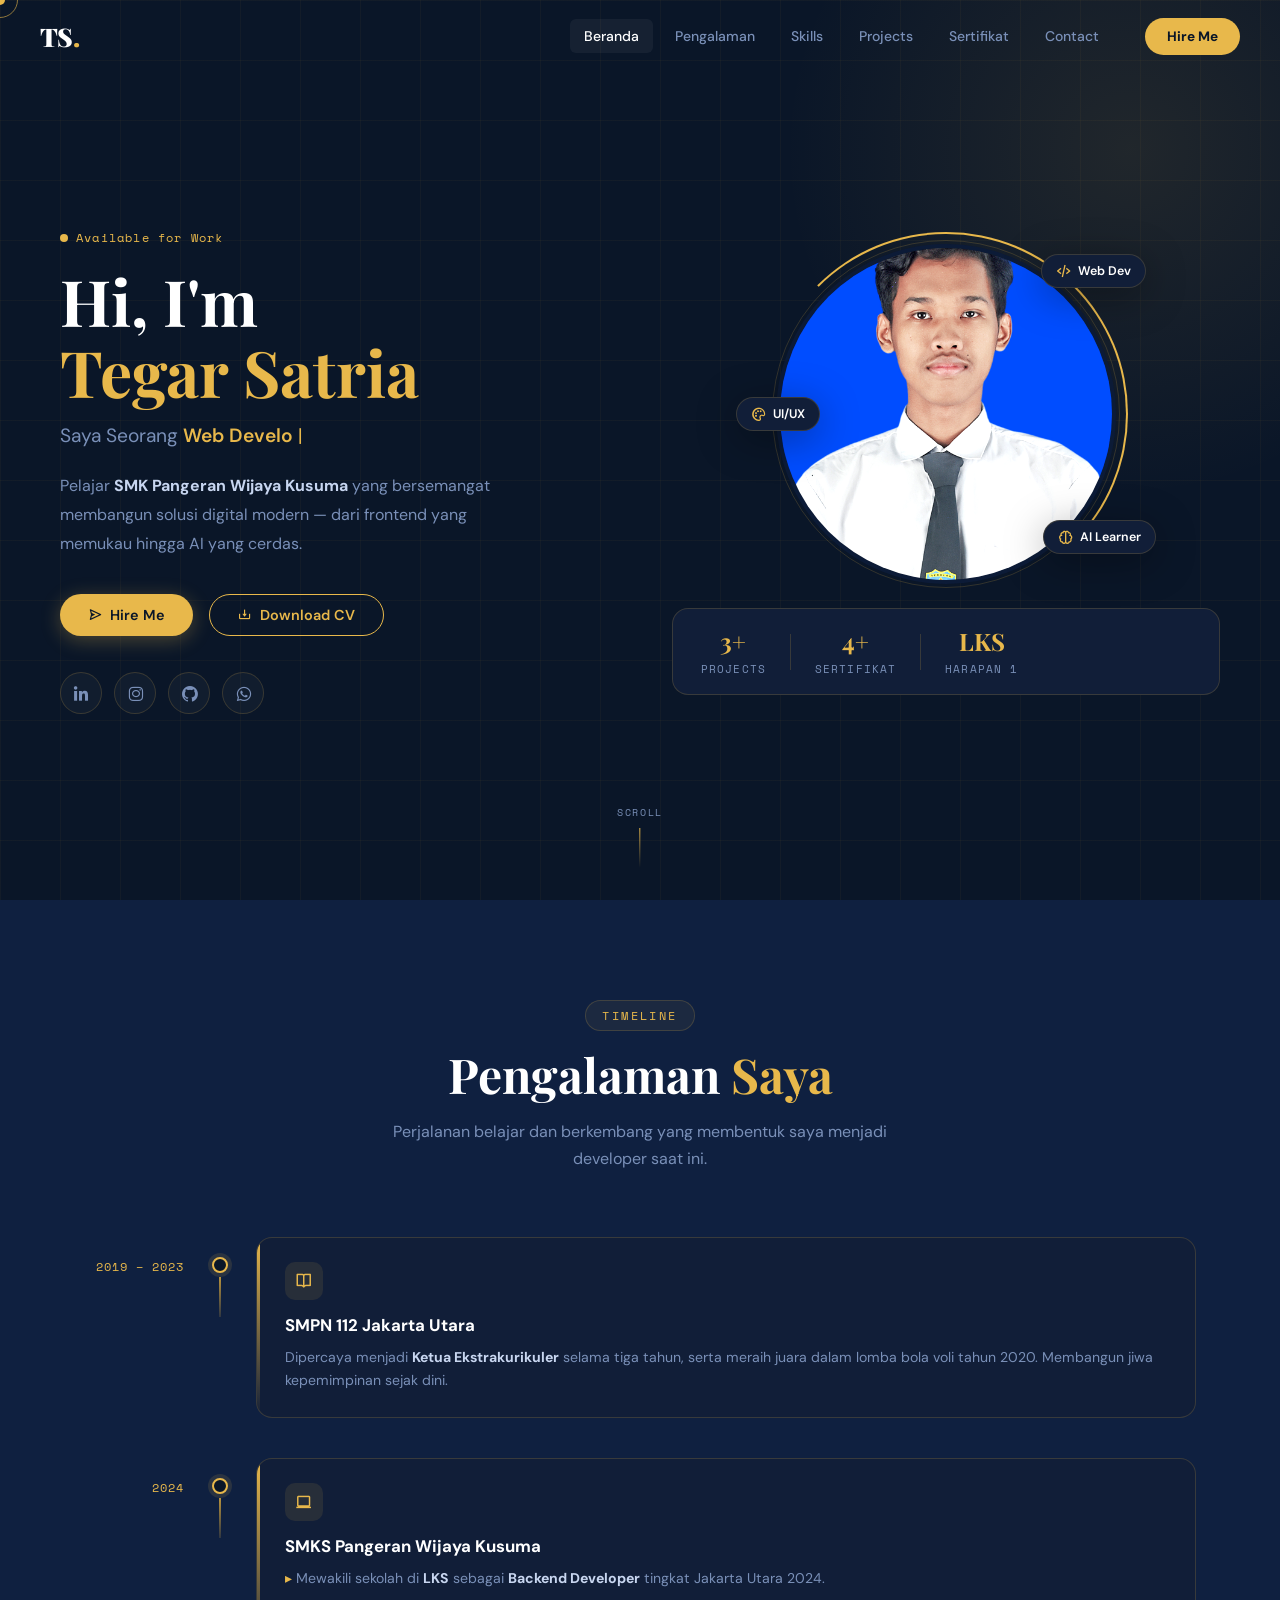
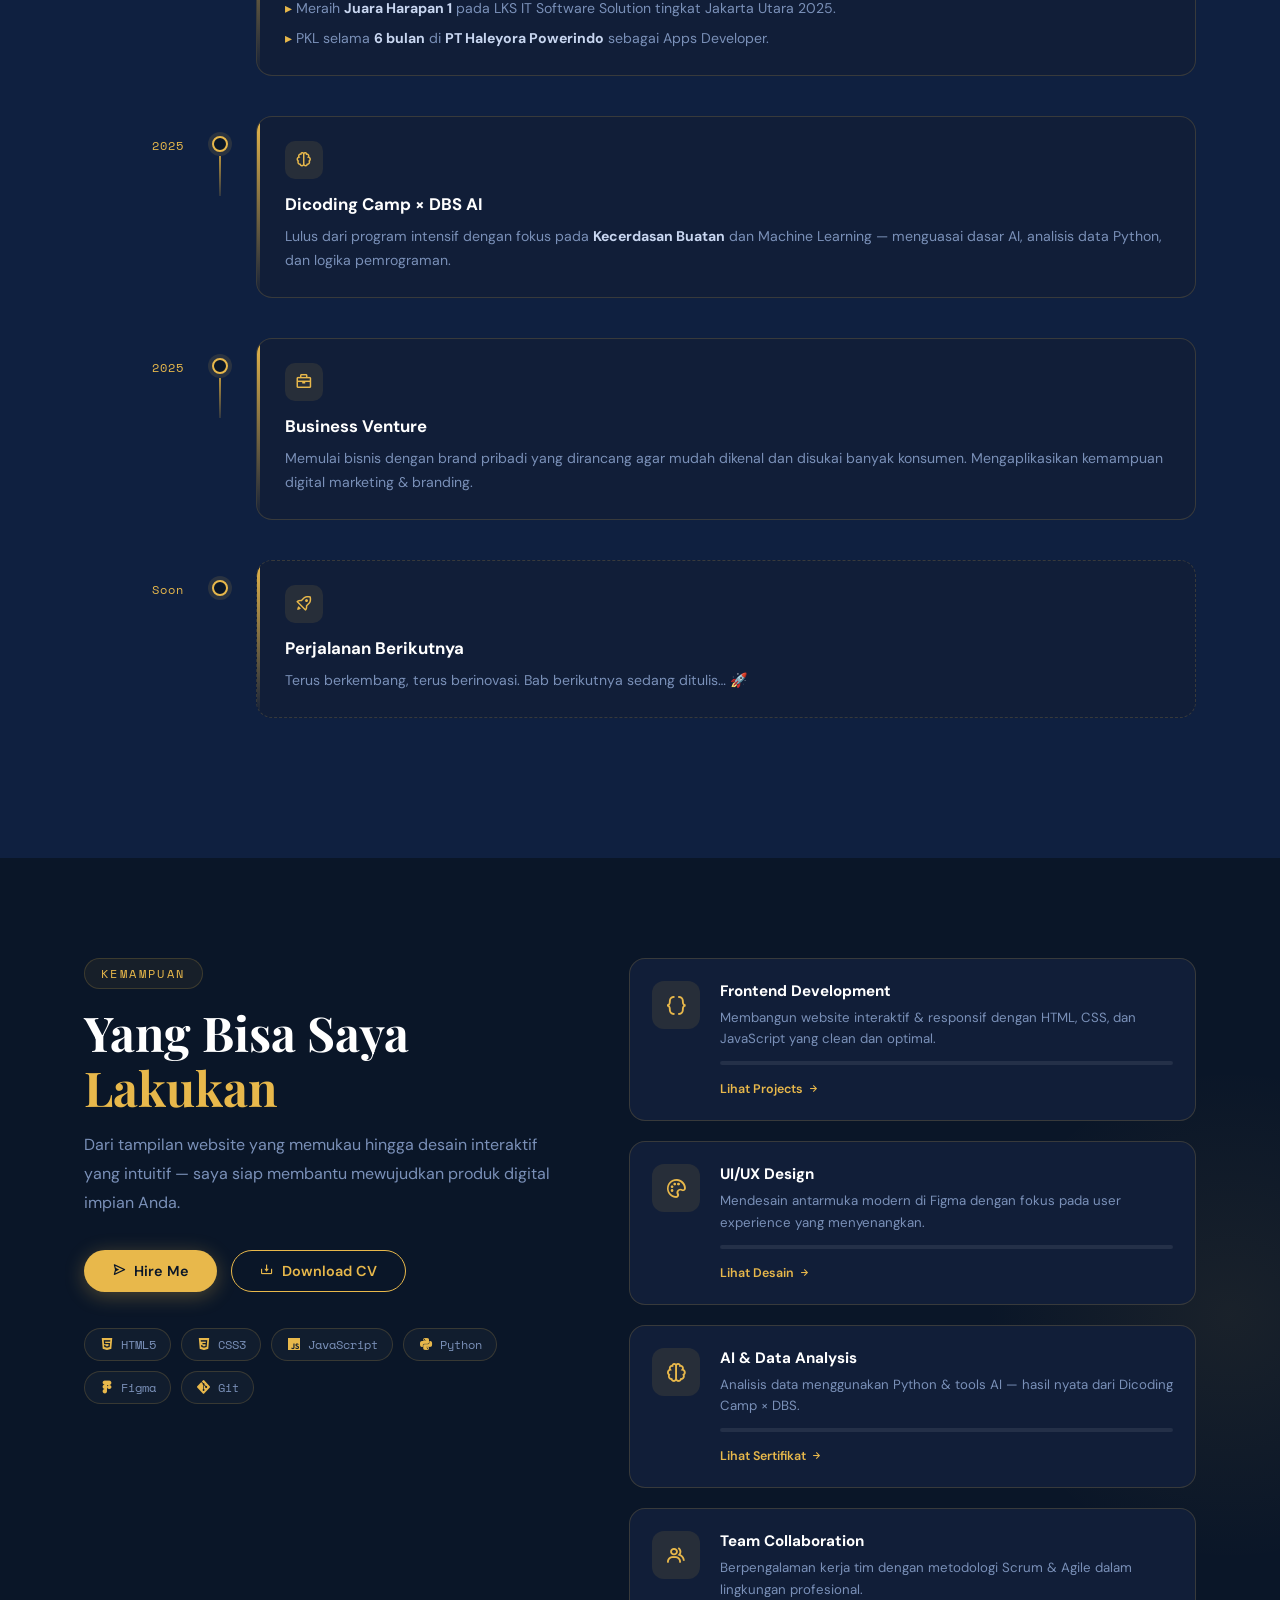
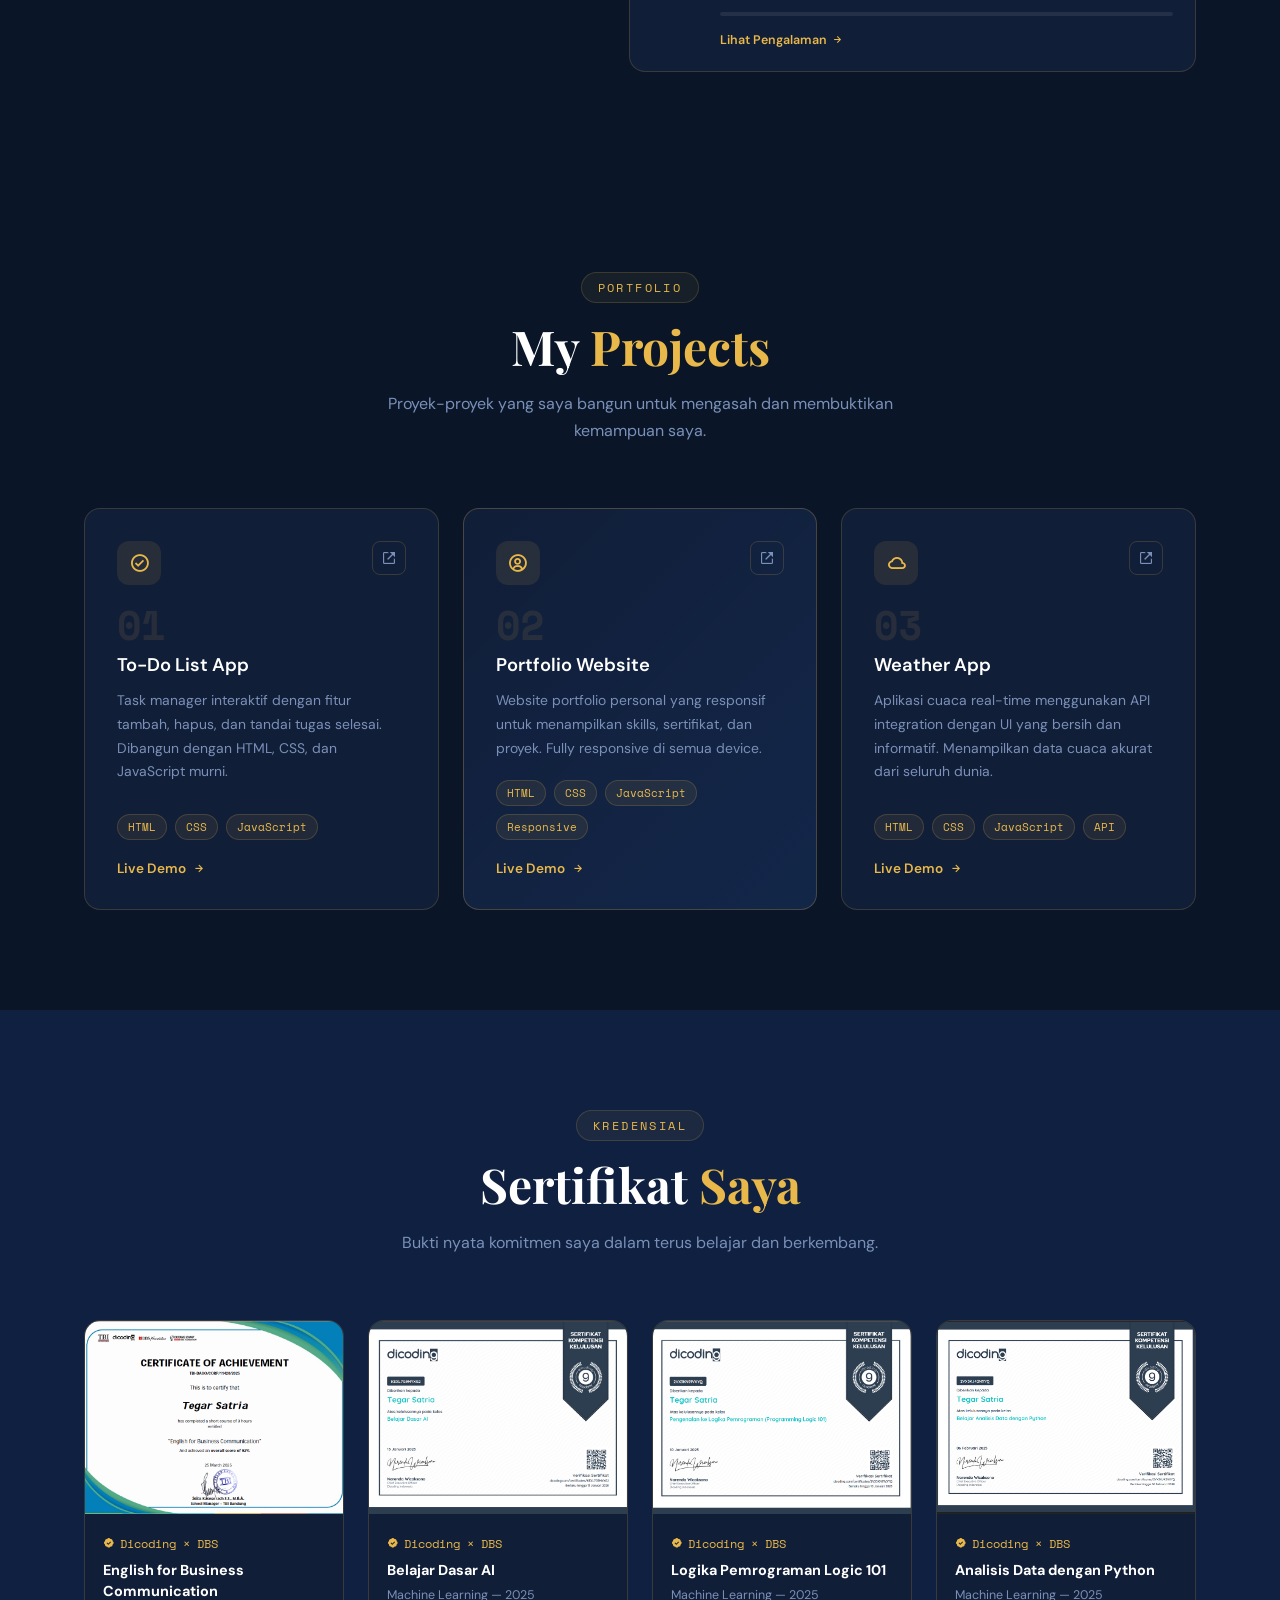
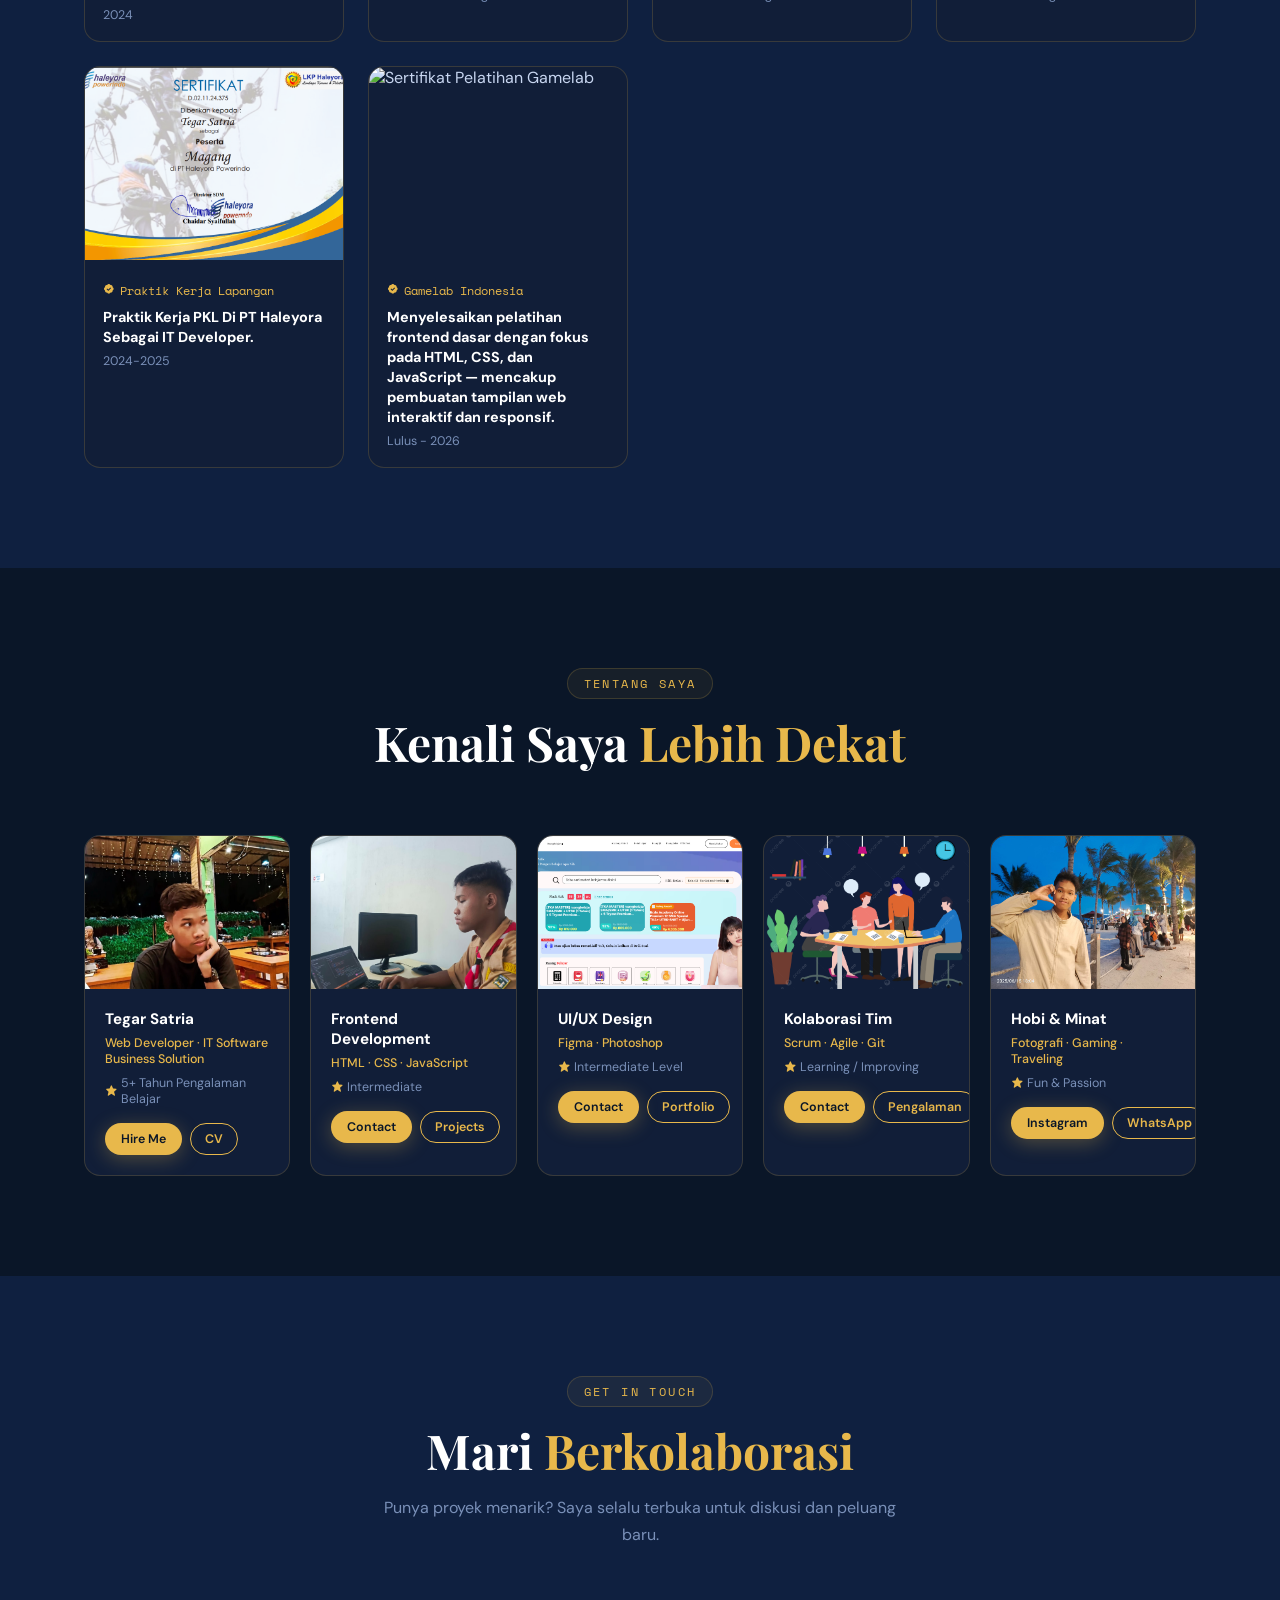
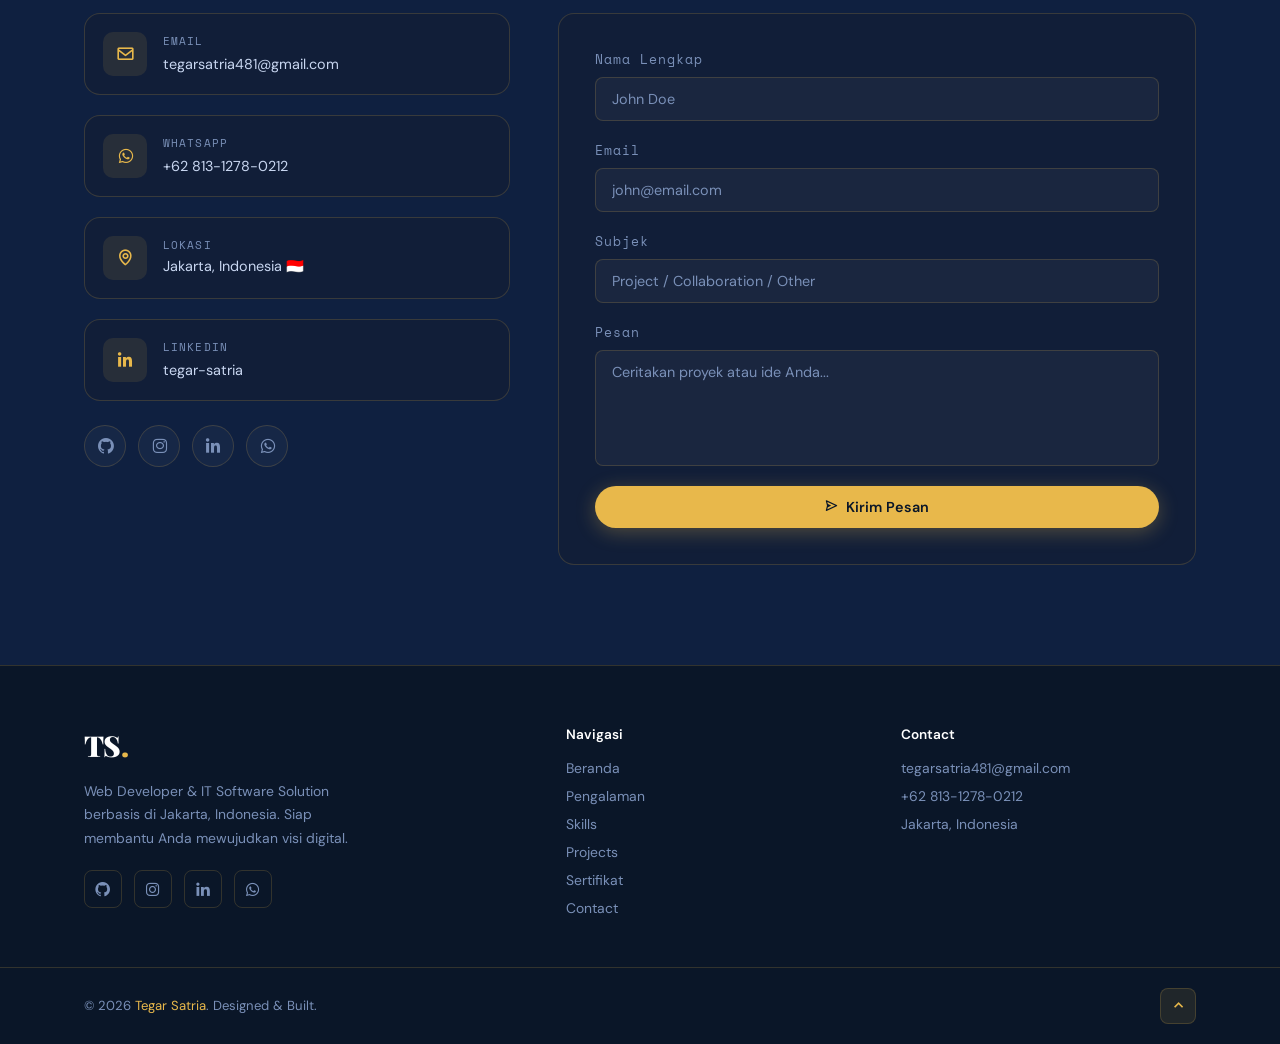
==== index.html @ c7bdfdd5 "Add Gamelab training certificate section to index.html" ====
<!DOCTYPE html>
<html lang="id">
<head>
  <meta charset="UTF-8" />
  <meta name="viewport" content="width=device-width, initial-scale=1.0" />
  <title>Tegar Satria — Web Developer & IT Software Solution</title>
  <link rel="preconnect" href="https://fonts.googleapis.com">
  <link rel="preconnect" href="https://fonts.gstatic.com" crossorigin>
  <link href="https://fonts.googleapis.com/css2?family=Playfair+Display:wght@700;900&family=DM+Sans:wght@300;400;500;600&family=Space+Mono:wght@400;700&display=swap" rel="stylesheet">
  <link href='https://unpkg.com/boxicons@2.1.4/css/boxicons.min.css' rel='stylesheet'>
  <link rel="icon" type="image/png" href="img/ICON.png" />
  <link rel="stylesheet" href="style.css">
</head>
<body>

  <!-- ===== CURSOR ===== -->
  <div class="cursor"></div>
  <div class="cursor-follower"></div>

  <!-- ===== NAVBAR ===== -->
  <header class="header" id="header">
    <a href="#home" class="logo">TS<span class="logo-dot">.</span></a>
    <nav class="navbar" id="navbar">
      <a href="#home" class="nav-link active">Beranda</a>
      <a href="#pengalaman" class="nav-link">Pengalaman</a>
      <a href="#skills" class="nav-link">Skills</a>
      <a href="#projects" class="nav-link">Projects</a>
      <a href="#sertifikat" class="nav-link">Sertifikat</a>
      <a href="#contact" class="nav-link">Contact</a>
    </nav>
    <a href="mailto:tegarsatria481@gmail.com" class="header-cta">Hire Me</a>
    <div class="hamburger" id="hamburger">
      <span></span><span></span><span></span>
    </div>
  </header>

  <!-- ===== HERO ===== -->
  <section class="hero" id="home">
    <div class="hero-bg-grid"></div>
    <div class="hero-glow"></div>
    <div class="hero-inner">
      <div class="hero-text">
        <p class="hero-tag"><span class="tag-dot"></span> Available for Work</p>
        <h1 class="hero-heading">
          Hi, I'm<br>
          <span class="hero-name">Tegar Satria</span>
        </h1>
        <div class="hero-role">
          <span class="role-static">Saya Seorang </span>
          <span class="role-typed" id="typed"></span>
          <span class="cursor-blink">|</span>
        </div>
        <p class="hero-desc">
          Pelajar <b>SMK Pangeran Wijaya Kusuma</b> yang bersemangat membangun solusi digital modern — dari frontend yang memukau hingga AI yang cerdas.
        </p>
        <div class="hero-actions">
          <a href="mailto:tegarsatria481@gmail.com" class="btn-primary">
            <i class='bx bx-send'></i> Hire Me
          </a>
          <a href="Sertifikat/CV Tegaru.pdf" class="btn-outline" target="_blank">
            <i class='bx bx-download'></i> Download CV
          </a>
        </div>
        <div class="hero-socials">
          <a href="https://www.linkedin.com/in/tegar-satria-814303299/" target="_blank" class="social-link" aria-label="LinkedIn">
            <i class='bx bxl-linkedin'></i>
          </a>
          <a href="https://www.instagram.com/tyooouw/" target="_blank" class="social-link" aria-label="Instagram">
            <i class='bx bxl-instagram'></i>
          </a>
          <a href="https://github.com/TegarSatriaaa" target="_blank" class="social-link" aria-label="GitHub">
            <i class='bx bxl-github'></i>
          </a>
          <a href="https://wa.me/6281312780212" target="_blank" class="social-link" aria-label="WhatsApp">
            <i class='bx bxl-whatsapp'></i>
          </a>
        </div>
      </div>
      <div class="hero-visual">
        <div class="hero-img-wrap">
          <div class="hero-img-ring"></div>
          <div class="hero-img-border"></div>
          <img src="img/TEGAR SATRIA.JPG" alt="Tegar Satria" class="hero-photo" />
          <div class="hero-badge badge-1">
            <i class='bx bx-code-alt'></i>
            <span>Web Dev</span>
          </div>
          <div class="hero-badge badge-2">
            <i class='bx bx-brain'></i>
            <span>AI Learner</span>
          </div>
          <div class="hero-badge badge-3">
            <i class='bx bx-palette'></i>
            <span>UI/UX</span>
          </div>
        </div>
        <div class="hero-stats">
          <div class="stat">
            <span class="stat-num">3+</span>
            <span class="stat-label">Projects</span>
          </div>
          <div class="stat-divider"></div>
          <div class="stat">
            <span class="stat-num">4+</span>
            <span class="stat-label">Sertifikat</span>
          </div>
          <div class="stat-divider"></div>
          <div class="stat">
            <span class="stat-num">LKS</span>
            <span class="stat-label">Harapan 1</span>
          </div>
        </div>
      </div>
    </div>
    <div class="hero-scroll">
      <span>Scroll</span>
      <div class="scroll-line"></div>
    </div>
  </section>

  <!-- ===== PENGALAMAN ===== -->
  <section class="section pengalaman" id="pengalaman">
    <div class="container">
      <div class="section-header">
        <span class="section-label">Timeline</span>
        <h2 class="section-title">Pengalaman <span class="accent">Saya</span></h2>
        <p class="section-sub">Perjalanan belajar dan berkembang yang membentuk saya menjadi developer saat ini.</p>
      </div>
      <div class="timeline">

        <div class="tl-item reveal">
          <div class="tl-left">
            <span class="tl-year">2019 – 2023</span>
          </div>
          <div class="tl-center">
            <div class="tl-dot"></div>
            <div class="tl-line"></div>
          </div>
          <div class="tl-right">
            <div class="tl-card">
              <div class="tl-icon"><i class='bx bx-book-open'></i></div>
              <h3>SMPN 112 Jakarta Utara</h3>
              <p>Dipercaya menjadi <b>Ketua Ekstrakurikuler</b> selama tiga tahun, serta meraih juara dalam lomba bola voli tahun 2020. Membangun jiwa kepemimpinan sejak dini.</p>
            </div>
          </div>
        </div>

        <div class="tl-item reveal">
          <div class="tl-left">
            <span class="tl-year">2024</span>
          </div>
          <div class="tl-center">
            <div class="tl-dot"></div>
            <div class="tl-line"></div>
          </div>
          <div class="tl-right">
            <div class="tl-card">
              <div class="tl-icon"><i class='bx bx-laptop'></i></div>
              <h3>SMKS Pangeran Wijaya Kusuma</h3>
              <ul>
                <li>Mewakili sekolah di <b>LKS</b> sebagai <b>Backend Developer</b> tingkat Jakarta Utara 2024.</li>
                <li>Meraih <b>Juara Harapan 1</b> pada LKS IT Software Solution tingkat Jakarta Utara 2025.</li>
                <li>PKL selama <b>6 bulan</b> di <b>PT Haleyora Powerindo</b> sebagai Apps Developer.</li>
              </ul>
            </div>
          </div>
        </div>

        <div class="tl-item reveal">
          <div class="tl-left">
            <span class="tl-year">2025</span>
          </div>
          <div class="tl-center">
            <div class="tl-dot"></div>
            <div class="tl-line"></div>
          </div>
          <div class="tl-right">
            <div class="tl-card">
              <div class="tl-icon"><i class='bx bx-brain'></i></div>
              <h3>Dicoding Camp × DBS AI</h3>
              <p>Lulus dari program intensif dengan fokus pada <b>Kecerdasan Buatan</b> dan Machine Learning — menguasai dasar AI, analisis data Python, dan logika pemrograman.</p>
            </div>
          </div>
        </div>

        <div class="tl-item reveal">
          <div class="tl-left">
            <span class="tl-year">2025</span>
          </div>
          <div class="tl-center">
            <div class="tl-dot"></div>
            <div class="tl-line"></div>
          </div>
          <div class="tl-right">
            <div class="tl-card">
              <div class="tl-icon"><i class='bx bx-briefcase'></i></div>
              <h3>Business Venture</h3>
              <p>Memulai bisnis dengan brand pribadi yang dirancang agar mudah dikenal dan disukai banyak konsumen. Mengaplikasikan kemampuan digital marketing & branding.</p>
            </div>
          </div>
        </div>

        <div class="tl-item reveal">
          <div class="tl-left">
            <span class="tl-year">Soon</span>
          </div>
          <div class="tl-center">
            <div class="tl-dot tl-dot-pulse"></div>
          </div>
          <div class="tl-right">
            <div class="tl-card tl-card-future">
              <div class="tl-icon"><i class='bx bx-rocket'></i></div>
              <h3>Perjalanan Berikutnya</h3>
              <p>Terus berkembang, terus berinovasi. Bab berikutnya sedang ditulis… 🚀</p>
            </div>
          </div>
        </div>

      </div>
    </div>
  </section>

  <!-- ===== SKILLS ===== -->
  <section class="section skills-section" id="skills">
    <div class="skills-bg-shape"></div>
    <div class="container">
      <div class="skills-grid">
        <div class="skills-left reveal">
          <span class="section-label">Kemampuan</span>
          <h2 class="section-title">Yang Bisa Saya<br><span class="accent">Lakukan</span></h2>
          <p>Dari tampilan website yang memukau hingga desain interaktif yang intuitif — saya siap membantu mewujudkan produk digital impian Anda.</p>
          <div class="skills-cta">
            <a href="mailto:tegarsatria481@gmail.com" class="btn-primary"><i class='bx bx-send'></i> Hire Me</a>
            <a href="Sertifikat/CV Tegaru.pdf" class="btn-outline" target="_blank"><i class='bx bx-download'></i> Download CV</a>
          </div>
          <div class="tech-stack">
            <span class="tech-item"><i class='bx bxl-html5'></i> HTML5</span>
            <span class="tech-item"><i class='bx bxl-css3'></i> CSS3</span>
            <span class="tech-item"><i class='bx bxl-javascript'></i> JavaScript</span>
            <span class="tech-item"><i class='bx bxl-python'></i> Python</span>
            <span class="tech-item"><i class='bx bxl-figma'></i> Figma</span>
            <span class="tech-item"><i class='bx bxl-git'></i> Git</span>
          </div>
        </div>
        <div class="skills-right">
          <div class="skill-card reveal">
            <div class="skill-card-icon"><i class='bx bx-code-curly'></i></div>
            <div class="skill-card-body">
              <h3>Frontend Development</h3>
              <p>Membangun website interaktif & responsif dengan HTML, CSS, dan JavaScript yang clean dan optimal.</p>
              <div class="skill-bar"><div class="skill-fill" style="--w:85%"></div></div>
              <a href="#projects" class="skill-link">Lihat Projects <i class='bx bx-right-arrow-alt'></i></a>
            </div>
          </div>
          <div class="skill-card reveal">
            <div class="skill-card-icon"><i class='bx bx-palette'></i></div>
            <div class="skill-card-body">
              <h3>UI/UX Design</h3>
              <p>Mendesain antarmuka modern di Figma dengan fokus pada user experience yang menyenangkan.</p>
              <div class="skill-bar"><div class="skill-fill" style="--w:75%"></div></div>
              <a href="https://www.figma.com/design/1DvTnSAVyyTPvyaEEGmyZq/" target="_blank" class="skill-link">Lihat Desain <i class='bx bx-right-arrow-alt'></i></a>
            </div>
          </div>
          <div class="skill-card reveal">
            <div class="skill-card-icon"><i class='bx bx-brain'></i></div>
            <div class="skill-card-body">
              <h3>AI & Data Analysis</h3>
              <p>Analisis data menggunakan Python & tools AI — hasil nyata dari Dicoding Camp × DBS.</p>
              <div class="skill-bar"><div class="skill-fill" style="--w:65%"></div></div>
              <a href="#sertifikat" class="skill-link">Lihat Sertifikat <i class='bx bx-right-arrow-alt'></i></a>
            </div>
          </div>
          <div class="skill-card reveal">
            <div class="skill-card-icon"><i class='bx bx-group'></i></div>
            <div class="skill-card-body">
              <h3>Team Collaboration</h3>
              <p>Berpengalaman kerja tim dengan metodologi Scrum & Agile dalam lingkungan profesional.</p>
              <div class="skill-bar"><div class="skill-fill" style="--w:90%"></div></div>
              <a href="#pengalaman" class="skill-link">Lihat Pengalaman <i class='bx bx-right-arrow-alt'></i></a>
            </div>
          </div>
        </div>
      </div>
    </div>
  </section>

  <!-- ===== PROJECTS ===== -->
  <section class="section" id="projects">
    <div class="container">
      <div class="section-header">
        <span class="section-label">Portfolio</span>
        <h2 class="section-title">My <span class="accent">Projects</span></h2>
        <p class="section-sub">Proyek-proyek yang saya bangun untuk mengasah dan membuktikan kemampuan saya.</p>
      </div>
      <div class="projects-grid">

        <div class="proj-card reveal">
          <div class="proj-top">
            <div class="proj-icon"><i class='bx bx-check-circle'></i></div>
            <div class="proj-links">
              <a href="https://tegarsatriaaa.github.io/Project-TodoLisr/" target="_blank" class="proj-link" title="Live Demo"><i class='bx bx-link-external'></i></a>
            </div>
          </div>
          <div class="proj-num">01</div>
          <h3 class="proj-title">To-Do List App</h3>
          <p class="proj-desc">Task manager interaktif dengan fitur tambah, hapus, dan tandai tugas selesai. Dibangun dengan HTML, CSS, dan JavaScript murni.</p>
          <div class="proj-tags">
            <span>HTML</span><span>CSS</span><span>JavaScript</span>
          </div>
          <a href="https://tegarsatriaaa.github.io/Project-TodoLisr/" target="_blank" class="proj-cta">
            Live Demo <i class='bx bx-right-arrow-alt'></i>
          </a>
        </div>

        <div class="proj-card proj-card-featured reveal">
          <div class="proj-top">
            <div class="proj-icon"><i class='bx bx-user-circle'></i></div>
            <div class="proj-links">
              <a href="https://tyzelyyardy.github.io/Portofolioku/" target="_blank" class="proj-link" title="Live Demo"><i class='bx bx-link-external'></i></a>
            </div>
          </div>
          <div class="proj-num">02</div>
          <h3 class="proj-title">Portfolio Website</h3>
          <p class="proj-desc">Website portfolio personal yang responsif untuk menampilkan skills, sertifikat, dan proyek. Fully responsive di semua device.</p>
          <div class="proj-tags">
            <span>HTML</span><span>CSS</span><span>JavaScript</span><span>Responsive</span>
          </div>
          <a href="https://tyzelyyardy.github.io/Portofolioku/" target="_blank" class="proj-cta">
            Live Demo <i class='bx bx-right-arrow-alt'></i>
          </a>
        </div>

        <div class="proj-card reveal">
          <div class="proj-top">
            <div class="proj-icon"><i class='bx bx-cloud'></i></div>
            <div class="proj-links">
              <a href="https://tegarsatriaaa.github.io/Project-Weather/" target="_blank" class="proj-link" title="Live Demo"><i class='bx bx-link-external'></i></a>
            </div>
          </div>
          <div class="proj-num">03</div>
          <h3 class="proj-title">Weather App</h3>
          <p class="proj-desc">Aplikasi cuaca real-time menggunakan API integration dengan UI yang bersih dan informatif. Menampilkan data cuaca akurat dari seluruh dunia.</p>
          <div class="proj-tags">
            <span>HTML</span><span>CSS</span><span>JavaScript</span><span>API</span>
          </div>
          <a href="https://tegarsatriaaa.github.io/Project-Weather/" target="_blank" class="proj-cta">
            Live Demo <i class='bx bx-right-arrow-alt'></i>
          </a>
        </div>

      </div>
    </div>
  </section>

  <!-- ===== SERTIFIKAT ===== -->
  <section class="section sertifikat-section" id="sertifikat">
    <div class="container">
      <div class="section-header">
        <span class="section-label">Kredensial</span>
        <h2 class="section-title">Sertifikat <span class="accent">Saya</span></h2>
        <p class="section-sub">Bukti nyata komitmen saya dalam terus belajar dan berkembang.</p>
      </div>
      <div class="sert-grid">

        <div class="sert-card reveal">
          <div class="sert-img-wrap">
            <img src="img/Sertifikat English.png" alt="Sertifikat English" />
            <div class="sert-overlay">
              <a href="Sertifikat/SERTIFICATE TEGAR - ENGLISH DICODING CAMP X DBS 2025.pdf" target="_blank" class="sert-view">
                <i class='bx bx-show'></i> Lihat PDF
              </a>
            </div>
          </div>
          <div class="sert-body">
            <span class="sert-issuer"><i class='bx bxs-badge-check'></i> Dicoding × DBS</span>
            <h3>English for Business Communication</h3>
            <p>2024</p>
          </div>
        </div>

        <div class="sert-card reveal">
          <div class="sert-img-wrap">
            <img src="img/Sertifikat Dasar AI.png" alt="Sertifikat AI" />
            <div class="sert-overlay">
              <a href="Sertifikat/Sertificate Dasar AI.pdf" target="_blank" class="sert-view">
                <i class='bx bx-show'></i> Lihat PDF
              </a>
            </div>
          </div>
          <div class="sert-body">
            <span class="sert-issuer"><i class='bx bxs-badge-check'></i> Dicoding × DBS</span>
            <h3>Belajar Dasar AI</h3>
            <p>Machine Learning — 2025</p>
          </div>
        </div>

        <div class="sert-card reveal">
          <div class="sert-img-wrap">
            <img src="img/Sertifikat Logika Pemograman.png" alt="Sertifikat Logika" />
            <div class="sert-overlay">
              <a href="Sertifikat/Sertificate Logic 101.pdf" target="_blank" class="sert-view">
                <i class='bx bx-show'></i> Lihat PDF
              </a>
            </div>
          </div>
          <div class="sert-body">
            <span class="sert-issuer"><i class='bx bxs-badge-check'></i> Dicoding × DBS</span>
            <h3>Logika Pemrograman Logic 101</h3>
            <p>Machine Learning — 2025</p>
          </div>
        </div>

        <div class="sert-card reveal">
          <div class="sert-img-wrap">
            <img src="img/Sertifikat Belajar Analisis Data Dengan Pyrhon.png" alt="Sertifikat Python" />
            <div class="sert-overlay">
              <a href="Sertifikat/Sertificatee Analisis Data Dengan Python.pdf" target="_blank" class="sert-view">
                <i class='bx bx-show'></i> Lihat PDF
              </a>
            </div>
          </div>
          <div class="sert-body">
            <span class="sert-issuer"><i class='bx bxs-badge-check'></i> Dicoding × DBS</span>
            <h3>Analisis Data dengan Python</h3>
            <p>Machine Learning — 2025</p>
          </div>
        </div>

        <div class="sert-card reveal">
          <div class="sert-img-wrap">
            <img src="img/Sertifikat_PKL.png" alt="Sertifikat PKL" />
            <div class="sert-overlay">
              <a href="Sertifikat/Sertifikat Magang A.N Tegar Satria.pdf" target="_blank" class="sert-view">
                <i class='bx bx-show'></i> Lihat PDF
              </a>
            </div>
          </div>
          <div class="sert-body">
            <span class="sert-issuer"><i class='bx bxs-badge-check'></i> Praktik Kerja Lapangan</span>
            <h3>Praktik Kerja PKL Di PT Haleyora Sebagai IT Developer.</h3>
            <p>2024-2025</p>
          </div>
        </div>    
        
        <div class="sert-card reveal">
          <div class="sert-img-wrap">
            <img src="img/Sertifikat_Gamelab.png" alt="Sertifikat Pelatihan Gamelab" />
            <div class="sert-overlay">
              <a href="Sertifikat/Sertifikat Pelatihan Gamelab" target="_blank" class="sert-view">
                <i class='bx bx-show'></i> Lihat PDF
              </a>
            </div>
          </div>
          <div class="sert-body">
            <span class="sert-issuer"><i class='bx bxs-badge-check'></i> Gamelab Indonesia</span>
            <h3>Menyelesaikan pelatihan frontend dasar dengan fokus pada HTML, CSS, dan JavaScript — mencakup pembuatan tampilan web interaktif dan responsif.</h3>
            <p>Lulus - 2026</p>
          </div>
        </div>          

      </div>
    </div>
  </section>

  <!-- ===== ABOUT ===== -->
  <section class="section about-section" id="about">
    <div class="container">
      <div class="section-header">
        <span class="section-label">Tentang Saya</span>
        <h2 class="section-title">Kenali Saya <span class="accent">Lebih Dekat</span></h2>
      </div>
      <div class="about-grid">
        <div class="about-card reveal">
          <img src="img/foto garu.jpg" alt="Tegar Satria" />
          <div class="about-card-body">
            <h3>Tegar Satria</h3>
            <p class="about-role">Web Developer · IT Software Business Solution</p>
            <p class="about-exp"><i class='bx bxs-star'></i> 5+ Tahun Pengalaman Belajar</p>
            <div class="about-card-actions">
              <a href="mailto:tegarsatria481@gmail.com" class="btn-primary">Hire Me</a>
              <a href="Sertifikat/CV Tegaru.pdf" class="btn-outline" target="_blank">CV</a>
            </div>
          </div>
        </div>
        <div class="about-card reveal">
          <img src="img/foto front end.jpg" alt="Frontend" />
          <div class="about-card-body">
            <h3>Frontend Development</h3>
            <p class="about-role">HTML · CSS · JavaScript</p>
            <p class="about-exp"><i class='bx bxs-star'></i> Intermediate</p>
            <div class="about-card-actions">
              <a href="#contact" class="btn-primary">Contact</a>
              <a href="#projects" class="btn-outline">Projects</a>
            </div>
          </div>
        </div>
        <div class="about-card reveal">
          <img src="img/design.png" alt="UI/UX" />
          <div class="about-card-body">
            <h3>UI/UX Design</h3>
            <p class="about-role">Figma · Photoshop</p>
            <p class="about-exp"><i class='bx bxs-star'></i> Intermediate Level</p>
            <div class="about-card-actions">
              <a href="#contact" class="btn-primary">Contact</a>
              <a href="#projects" class="btn-outline">Portfolio</a>
            </div>
          </div>
        </div>
        <div class="about-card reveal">
          <img src="img/kerja smaa.png" alt="Teamwork" />
          <div class="about-card-body">
            <h3>Kolaborasi Tim</h3>
            <p class="about-role">Scrum · Agile · Git</p>
            <p class="about-exp"><i class='bx bxs-star'></i> Learning / Improving</p>
            <div class="about-card-actions">
              <a href="#contact" class="btn-primary">Contact</a>
              <a href="#pengalaman" class="btn-outline">Pengalaman</a>
            </div>
          </div>
        </div>
        <div class="about-card reveal">
          <img src="img/pantai.jpg" alt="Hobi" />
          <div class="about-card-body">
            <h3>Hobi & Minat</h3>
            <p class="about-role">Fotografi · Gaming · Traveling</p>
            <p class="about-exp"><i class='bx bxs-star'></i> Fun & Passion</p>
            <div class="about-card-actions">
              <a href="https://instagram.com/tyooouw" target="_blank" class="btn-primary">Instagram</a>
              <a href="https://wa.me/6281312780212" target="_blank" class="btn-outline">WhatsApp</a>
            </div>
          </div>
        </div>
      </div>
    </div>
  </section>

  <!-- ===== CONTACT ===== -->
  <section class="section contact-section" id="contact">
    <div class="container">
      <div class="section-header">
        <span class="section-label">Get In Touch</span>
        <h2 class="section-title">Mari <span class="accent">Berkolaborasi</span></h2>
        <p class="section-sub">Punya proyek menarik? Saya selalu terbuka untuk diskusi dan peluang baru.</p>
      </div>
      <div class="contact-grid">
        <div class="contact-info reveal">
          <div class="contact-item">
            <div class="contact-icon"><i class='bx bx-envelope'></i></div>
            <div>
              <span>Email</span>
              <a href="mailto:tegarsatria481@gmail.com">tegarsatria481@gmail.com</a>
            </div>
          </div>
          <div class="contact-item">
            <div class="contact-icon"><i class='bx bxl-whatsapp'></i></div>
            <div>
              <span>WhatsApp</span>
              <a href="https://wa.me/6281312780212" target="_blank">+62 813-1278-0212</a>
            </div>
          </div>
          <div class="contact-item">
            <div class="contact-icon"><i class='bx bx-map'></i></div>
            <div>
              <span>Lokasi</span>
              <p>Jakarta, Indonesia 🇮🇩</p>
            </div>
          </div>
          <div class="contact-item">
            <div class="contact-icon"><i class='bx bxl-linkedin'></i></div>
            <div>
              <span>LinkedIn</span>
              <a href="https://www.linkedin.com/in/tegar-satria-814303299/" target="_blank">tegar-satria</a>
            </div>
          </div>
          <div class="contact-socials">
            <a href="https://github.com/TegarSatriaaa" target="_blank" class="social-link"><i class='bx bxl-github'></i></a>
            <a href="https://www.instagram.com/tyooouw/" target="_blank" class="social-link"><i class='bx bxl-instagram'></i></a>
            <a href="https://www.linkedin.com/in/tegar-satria-814303299/" target="_blank" class="social-link"><i class='bx bxl-linkedin'></i></a>
            <a href="https://wa.me/6281312780212" target="_blank" class="social-link"><i class='bx bxl-whatsapp'></i></a>
          </div>
        </div>
        <form class="contact-form reveal" id="contactForm">
          <div class="form-group">
            <label for="name">Nama Lengkap</label>
            <input type="text" id="name" placeholder="John Doe" required />
          </div>
          <div class="form-group">
            <label for="email">Email</label>
            <input type="email" id="email" placeholder="john@email.com" required />
          </div>
          <div class="form-group">
            <label for="subject">Subjek</label>
            <input type="text" id="subject" placeholder="Project / Collaboration / Other" />
          </div>
          <div class="form-group">
            <label for="message">Pesan</label>
            <textarea id="message" rows="5" placeholder="Ceritakan proyek atau ide Anda..." required></textarea>
          </div>
          <button type="submit" class="btn-primary form-submit">
            <i class='bx bx-send'></i> Kirim Pesan
          </button>
        </form>
      </div>
    </div>
  </section>

  <!-- ===== FOOTER ===== -->
  <footer class="footer">
    <div class="footer-top">
      <div class="container footer-inner">
        <div class="footer-brand">
          <a href="#home" class="logo">TS<span class="logo-dot">.</span></a>
          <p>Web Developer & IT Software Solution berbasis di Jakarta, Indonesia. Siap membantu Anda mewujudkan visi digital.</p>
          <div class="footer-socials">
            <a href="https://github.com/TegarSatriaaa" target="_blank"><i class='bx bxl-github'></i></a>
            <a href="https://www.instagram.com/tyooouw/" target="_blank"><i class='bx bxl-instagram'></i></a>
            <a href="https://www.linkedin.com/in/tegar-satria-814303299/" target="_blank"><i class='bx bxl-linkedin'></i></a>
            <a href="https://wa.me/6281312780212" target="_blank"><i class='bx bxl-whatsapp'></i></a>
          </div>
        </div>
        <div class="footer-links">
          <h4>Navigasi</h4>
          <a href="#home">Beranda</a>
          <a href="#pengalaman">Pengalaman</a>
          <a href="#skills">Skills</a>
          <a href="#projects">Projects</a>
          <a href="#sertifikat">Sertifikat</a>
          <a href="#contact">Contact</a>
        </div>
        <div class="footer-links">
          <h4>Contact</h4>
          <a href="mailto:tegarsatria481@gmail.com">tegarsatria481@gmail.com</a>
          <a href="https://wa.me/6281312780212" target="_blank">+62 813-1278-0212</a>
          <p>Jakarta, Indonesia</p>
        </div>
      </div>
    </div>
    <div class="footer-bottom">
      <div class="container">
        <p>© 2026 <span>Tegar Satria</span>. Designed & Built.</p>
        <a href="#home" class="back-top"><i class='bx bx-chevron-up'></i></a>
      </div>
    </div>
  </footer>

  <script src="script.js"></script>
</body>
</html>
---- style.css ----
/* ===================================================
   TEGAR SATRIA — PORTFOLIO
   Theme: Elegant Modern · Navy · Gold · White
   =================================================== */

/* ===== VARIABLES ===== */
:root {
  --navy:       #0a1628;
  --navy-mid:   #0f2040;
  --navy-light: #162b52;
  --navy-card:  #111e38;
  --gold:       #e8b84b;
  --gold-light: #f5d080;
  --gold-dim:   #b8923c;
  --white:      #ffffff;
  --off-white:  #f0f4ff;
  --text:       #c8d6f0;
  --text-muted: #7a90b8;
  --border:     rgba(232,184,75,0.18);
  --glow:       rgba(232,184,75,0.12);

  --font-display: 'Playfair Display', serif;
  --font-body:    'DM Sans', sans-serif;
  --font-mono:    'Space Mono', monospace;

  --radius:   16px;
  --radius-sm: 8px;
  --shadow:   0 8px 40px rgba(0,0,0,0.35);
  --shadow-gold: 0 0 30px rgba(232,184,75,0.2);
  --transition: 0.35s cubic-bezier(0.4,0,0.2,1);
}

/* ===== RESET ===== */
*, *::before, *::after { box-sizing: border-box; margin: 0; padding: 0; }
html { scroll-behavior: smooth; }
body {
  font-family: var(--font-body);
  background: var(--navy);
  color: var(--text);
  overflow-x: hidden;
  cursor: none;
}
img { display: block; width: 100%; }
a { text-decoration: none; color: inherit; }
ul { list-style: none; }
button { cursor: pointer; border: none; background: none; font-family: inherit; }

/* ===== CUSTOM CURSOR ===== */
.cursor {
  position: fixed; top: 0; left: 0;
  width: 10px; height: 10px;
  background: var(--gold);
  border-radius: 50%;
  pointer-events: none; z-index: 9999;
  transform: translate(-50%,-50%);
  transition: transform 0.05s;
}
.cursor-follower {
  position: fixed; top: 0; left: 0;
  width: 36px; height: 36px;
  border: 1.5px solid var(--gold);
  border-radius: 50%;
  pointer-events: none; z-index: 9998;
  transform: translate(-50%,-50%);
  transition: transform 0.15s, width 0.3s, height 0.3s, opacity 0.3s;
  opacity: 0.6;
}
body a:hover ~ .cursor, body button:hover ~ .cursor { transform: translate(-50%,-50%) scale(2); }

/* ===== SCROLLBAR ===== */
::-webkit-scrollbar { width: 6px; }
::-webkit-scrollbar-track { background: var(--navy); }
::-webkit-scrollbar-thumb { background: var(--gold-dim); border-radius: 3px; }

/* ===== SELECTION ===== */
::selection { background: var(--gold); color: var(--navy); }

/* ===== UTILITIES ===== */
.container { max-width: 1160px; margin: 0 auto; padding: 0 24px; }
.section { padding: 100px 0; position: relative; }
.accent { color: var(--gold); }

.section-header { text-align: center; margin-bottom: 64px; }
.section-label {
  display: inline-block;
  font-family: var(--font-mono);
  font-size: 0.75rem;
  letter-spacing: 0.2em;
  text-transform: uppercase;
  color: var(--gold);
  border: 1px solid var(--border);
  padding: 6px 16px;
  border-radius: 50px;
  margin-bottom: 16px;
  background: rgba(232,184,75,0.06);
}
.section-title {
  font-family: var(--font-display);
  font-size: clamp(2rem, 4vw, 3rem);
  color: var(--white);
  line-height: 1.15;
  margin-bottom: 16px;
}
.section-sub {
  color: var(--text-muted);
  font-size: 1rem;
  max-width: 520px;
  margin: 0 auto;
  line-height: 1.7;
}

/* ===== BUTTONS ===== */
.btn-primary {
  display: inline-flex; align-items: center; gap: 8px;
  background: var(--gold);
  color: var(--navy);
  font-weight: 600;
  font-size: 0.9rem;
  padding: 12px 28px;
  border-radius: 50px;
  transition: var(--transition);
  box-shadow: 0 4px 20px rgba(232,184,75,0.3);
}
.btn-primary:hover {
  background: var(--gold-light);
  transform: translateY(-2px);
  box-shadow: 0 8px 30px rgba(232,184,75,0.45);
}
.btn-outline {
  display: inline-flex; align-items: center; gap: 8px;
  background: transparent;
  color: var(--gold);
  font-weight: 600;
  font-size: 0.9rem;
  padding: 11px 28px;
  border-radius: 50px;
  border: 1.5px solid var(--gold);
  transition: var(--transition);
}
.btn-outline:hover {
  background: rgba(232,184,75,0.1);
  transform: translateY(-2px);
}

/* ===== HEADER ===== */
.header {
  position: fixed; top: 0; left: 0; width: 100%;
  z-index: 900;
  display: flex; align-items: center;
  padding: 0 40px;
  height: 72px;
  transition: var(--transition);
}
.header.scrolled {
  background: rgba(10,22,40,0.95);
  backdrop-filter: blur(20px);
  border-bottom: 1px solid var(--border);
}
.logo {
  font-family: var(--font-display);
  font-size: 1.6rem;
  color: var(--white);
  font-weight: 900;
  letter-spacing: -0.02em;
}
.logo-dot { color: var(--gold); }
.navbar {
  display: flex; align-items: center;
  gap: 8px;
  margin-left: auto; margin-right: 32px;
}
.nav-link {
  font-size: 0.875rem;
  font-weight: 500;
  color: var(--text-muted);
  padding: 8px 14px;
  border-radius: 6px;
  transition: var(--transition);
}
.nav-link:hover, .nav-link.active {
  color: var(--white);
  background: rgba(255,255,255,0.05);
}
.header-cta {
  background: var(--gold);
  color: var(--navy);
  font-weight: 700;
  font-size: 0.85rem;
  padding: 10px 22px;
  border-radius: 50px;
  transition: var(--transition);
  white-space: nowrap;
}
.header-cta:hover { background: var(--gold-light); transform: translateY(-1px); }
.hamburger { display: none; flex-direction: column; gap: 5px; cursor: pointer; margin-left: 20px; }
.hamburger span { display: block; width: 24px; height: 2px; background: var(--white); border-radius: 2px; transition: var(--transition); }
.hamburger.active span:nth-child(1) { transform: rotate(45deg) translate(5px,5px); }
.hamburger.active span:nth-child(2) { opacity: 0; }
.hamburger.active span:nth-child(3) { transform: rotate(-45deg) translate(5px,-5px); }

/* ===== HERO ===== */
.hero {
  min-height: 100vh;
  display: flex; align-items: center;
  padding: 100px 40px 60px;
  position: relative;
  overflow: hidden;
}
.hero-bg-grid {
  position: absolute; inset: 0;
  background-image: linear-gradient(rgba(232,184,75,0.04) 1px, transparent 1px),
                    linear-gradient(90deg, rgba(232,184,75,0.04) 1px, transparent 1px);
  background-size: 60px 60px;
  pointer-events: none;
}
.hero-glow {
  position: absolute;
  top: -200px; right: -200px;
  width: 700px; height: 700px;
  background: radial-gradient(circle, rgba(232,184,75,0.1) 0%, transparent 70%);
  pointer-events: none;
}
.hero-inner {
  display: grid;
  grid-template-columns: 1fr 1fr;
  gap: 64px;
  align-items: center;
  max-width: 1160px;
  margin: 0 auto;
  width: 100%;
}
.hero-tag {
  display: inline-flex; align-items: center; gap: 8px;
  font-family: var(--font-mono);
  font-size: 0.75rem;
  color: var(--gold);
  letter-spacing: 0.1em;
  margin-bottom: 20px;
}
.tag-dot {
  width: 8px; height: 8px;
  background: var(--gold);
  border-radius: 50%;
  animation: pulse-dot 1.5s infinite;
}
@keyframes pulse-dot {
  0%, 100% { opacity: 1; transform: scale(1); }
  50% { opacity: 0.5; transform: scale(0.7); }
}
.hero-heading {
  font-family: var(--font-display);
  font-size: clamp(2.5rem, 5vw, 4.2rem);
  color: var(--white);
  line-height: 1.1;
  margin-bottom: 16px;
}
.hero-name { color: var(--gold); display: block; }
.hero-role {
  font-size: 1.2rem;
  color: var(--text-muted);
  margin-bottom: 24px;
  font-weight: 400;
}
.role-typed { color: var(--gold); font-weight: 600; }
.cursor-blink {
  color: var(--gold);
  animation: blink 0.8s infinite;
}
@keyframes blink { 0%,100%{opacity:1} 50%{opacity:0} }
.hero-desc {
  font-size: 1rem;
  line-height: 1.8;
  color: var(--text-muted);
  margin-bottom: 36px;
  max-width: 480px;
}
.hero-desc b { color: var(--text); }
.hero-actions { display: flex; gap: 16px; flex-wrap: wrap; margin-bottom: 36px; }
.hero-socials { display: flex; gap: 12px; }
.social-link {
  display: flex; align-items: center; justify-content: center;
  width: 42px; height: 42px;
  border: 1px solid var(--border);
  border-radius: 50%;
  color: var(--text-muted);
  font-size: 1.2rem;
  transition: var(--transition);
  background: rgba(255,255,255,0.03);
}
.social-link:hover {
  border-color: var(--gold);
  color: var(--gold);
  background: rgba(232,184,75,0.08);
  transform: translateY(-3px);
}

/* Hero visual */
.hero-visual { display: flex; flex-direction: column; align-items: center; gap: 24px; }
.hero-img-wrap {
  position: relative;
  width: 340px; height: 340px;
  flex-shrink: 0;
}
.hero-img-ring {
  position: absolute; inset: -12px;
  border: 2px solid transparent;
  border-radius: 50%;
  border-top-color: var(--gold);
  border-right-color: var(--gold);
  animation: spin 8s linear infinite;
}
.hero-img-border {
  position: absolute; inset: -4px;
  border: 1px solid var(--border);
  border-radius: 50%;
}
@keyframes spin { to { transform: rotate(360deg); } }
.hero-photo {
  width: 100%; height: 100%;
  object-fit: cover;
  border-radius: 50%;
  border: 4px solid var(--navy-card);
  filter: brightness(1.05) contrast(1.05);
}
.hero-badge {
  position: absolute;
  display: flex; align-items: center; gap: 6px;
  background: var(--navy-card);
  border: 1px solid var(--border);
  border-radius: 50px;
  padding: 8px 14px;
  font-size: 0.78rem;
  font-weight: 600;
  color: var(--white);
  white-space: nowrap;
  box-shadow: var(--shadow);
  animation: float 3s ease-in-out infinite;
}
.hero-badge i { color: var(--gold); font-size: 1rem; }
.badge-1 { top: 10px; right: -30px; animation-delay: 0s; }
.badge-2 { bottom: 30px; right: -40px; animation-delay: 0.7s; }
.badge-3 { top: 50%; left: -40px; transform: translateY(-50%); animation-delay: 1.4s; }
@keyframes float { 0%,100%{transform:translateY(0)} 50%{transform:translateY(-8px)} }
.badge-3 { animation: float-left 3s ease-in-out infinite; animation-delay: 1.4s; }
@keyframes float-left {
  0%,100%{transform:translateY(-50%) translateX(0)}
  50%{transform:translateY(-50%) translateX(-6px)}
}
.hero-stats {
  display: flex; align-items: center; gap: 24px;
  background: var(--navy-card);
  border: 1px solid var(--border);
  border-radius: var(--radius);
  padding: 16px 28px;
  width: 100%;
}
.stat { text-align: center; }
.stat-num { display: block; font-family: var(--font-display); font-size: 1.5rem; color: var(--gold); font-weight: 700; }
.stat-label { font-size: 0.7rem; color: var(--text-muted); text-transform: uppercase; letter-spacing: 0.1em; font-family: var(--font-mono); }
.stat-divider { width: 1px; height: 36px; background: var(--border); }

/* Hero scroll */
.hero-scroll {
  position: absolute; bottom: 32px; left: 50%;
  transform: translateX(-50%);
  display: flex; flex-direction: column; align-items: center; gap: 8px;
  font-family: var(--font-mono); font-size: 0.65rem; color: var(--text-muted);
  letter-spacing: 0.15em; text-transform: uppercase;
  animation: fade-bob 2s ease-in-out infinite;
}
.scroll-line { width: 1px; height: 40px; background: linear-gradient(to bottom, var(--gold), transparent); }
@keyframes fade-bob { 0%,100%{opacity:0.6;transform:translateX(-50%) translateY(0)} 50%{opacity:1;transform:translateX(-50%) translateY(4px)} }

/* ===== REVEAL ANIMATION ===== */
.reveal { opacity: 0; transform: translateY(30px); transition: opacity 0.7s ease, transform 0.7s ease; }
.reveal.visible { opacity: 1; transform: translateY(0); }

/* ===== PENGALAMAN / TIMELINE ===== */
.pengalaman { background: var(--navy-mid); }
.timeline { display: flex; flex-direction: column; gap: 0; }
.tl-item {
  display: grid;
  grid-template-columns: 100px 40px 1fr;
  gap: 0 16px;
  align-items: start;
}
.tl-left { text-align: right; padding-top: 18px; }
.tl-year {
  font-family: var(--font-mono);
  font-size: 0.75rem;
  color: var(--gold);
  letter-spacing: 0.08em;
  white-space: nowrap;
}
.tl-center { display: flex; flex-direction: column; align-items: center; }
.tl-dot {
  width: 16px; height: 16px;
  border-radius: 50%;
  border: 2px solid var(--gold);
  background: var(--navy);
  box-shadow: 0 0 0 4px rgba(232,184,75,0.12);
  margin-top: 20px; flex-shrink: 0;
  z-index: 1;
}
.tl-dot-pulse {
  animation: pulse-ring 1.5s ease-in-out infinite;
}
@keyframes pulse-ring {
  0%,100%{box-shadow:0 0 0 4px rgba(232,184,75,0.12)}
  50%{box-shadow:0 0 0 10px rgba(232,184,75,0.04)}
}
.tl-line {
  width: 2px; flex: 1; min-height: 40px;
  background: linear-gradient(to bottom, var(--gold-dim), rgba(232,184,75,0.15));
  margin: 4px 0;
}
.tl-right { padding-bottom: 40px; }
.tl-card {
  background: var(--navy-card);
  border: 1px solid var(--border);
  border-radius: var(--radius);
  padding: 24px 28px;
  transition: var(--transition);
  position: relative;
  overflow: hidden;
}
.tl-card::before {
  content: '';
  position: absolute; left: 0; top: 0; bottom: 0; width: 3px;
  background: linear-gradient(to bottom, var(--gold), transparent);
  border-radius: 3px 0 0 3px;
}
.tl-card:hover {
  border-color: rgba(232,184,75,0.4);
  box-shadow: var(--shadow-gold);
  transform: translateY(-2px);
}
.tl-card-future { border-style: dashed; }
.tl-icon {
  width: 38px; height: 38px;
  background: rgba(232,184,75,0.1);
  border-radius: 10px;
  display: flex; align-items: center; justify-content: center;
  font-size: 1.1rem; color: var(--gold);
  margin-bottom: 14px;
}
.tl-card h3 { font-size: 1.05rem; color: var(--white); margin-bottom: 10px; }
.tl-card p, .tl-card li {
  font-size: 0.88rem; color: var(--text-muted);
  line-height: 1.7;
}
.tl-card ul { display: flex; flex-direction: column; gap: 6px; padding-left: 0; }
.tl-card li::before { content: '▸ '; color: var(--gold); }
.tl-card b { color: var(--text); }

/* ===== SKILLS ===== */
.skills-section { background: var(--navy); overflow: hidden; }
.skills-bg-shape {
  position: absolute; right: -200px; top: 50%;
  transform: translateY(-50%);
  width: 500px; height: 500px;
  border-radius: 50%;
  background: radial-gradient(circle, rgba(232,184,75,0.07) 0%, transparent 70%);
  pointer-events: none;
}
.skills-grid {
  display: grid;
  grid-template-columns: 1fr 1.2fr;
  gap: 72px;
  align-items: start;
}
.skills-left p {
  color: var(--text-muted); line-height: 1.8; margin: 16px 0 32px;
}
.skills-cta { display: flex; gap: 14px; flex-wrap: wrap; margin-bottom: 36px; }
.tech-stack { display: flex; flex-wrap: wrap; gap: 10px; }
.tech-item {
  display: flex; align-items: center; gap: 6px;
  font-family: var(--font-mono);
  font-size: 0.78rem;
  padding: 6px 14px;
  border: 1px solid var(--border);
  border-radius: 50px;
  color: var(--text-muted);
  background: rgba(255,255,255,0.03);
  transition: var(--transition);
}
.tech-item:hover { border-color: var(--gold); color: var(--gold); }
.tech-item i { font-size: 1rem; color: var(--gold); }

.skills-right { display: flex; flex-direction: column; gap: 20px; }
.skill-card {
  display: flex; gap: 20px;
  background: var(--navy-card);
  border: 1px solid var(--border);
  border-radius: var(--radius);
  padding: 22px;
  transition: var(--transition);
  position: relative; overflow: hidden;
}
.skill-card:hover {
  border-color: rgba(232,184,75,0.35);
  transform: translateX(6px);
  box-shadow: var(--shadow-gold);
}
.skill-card-icon {
  width: 48px; height: 48px; flex-shrink: 0;
  background: rgba(232,184,75,0.1);
  border-radius: 12px;
  display: flex; align-items: center; justify-content: center;
  font-size: 1.4rem; color: var(--gold);
}
.skill-card-body { flex: 1; }
.skill-card-body h3 { color: var(--white); font-size: 0.95rem; margin-bottom: 6px; }
.skill-card-body p { color: var(--text-muted); font-size: 0.83rem; line-height: 1.6; margin-bottom: 12px; }
.skill-bar {
  height: 4px;
  background: rgba(255,255,255,0.08);
  border-radius: 2px;
  margin-bottom: 12px;
  overflow: hidden;
}
.skill-fill {
  height: 100%;
  width: var(--w, 0%);
  background: linear-gradient(90deg, var(--gold-dim), var(--gold));
  border-radius: 2px;
  transition: width 1.2s cubic-bezier(0.4,0,0.2,1);
}
.skill-link {
  font-size: 0.78rem;
  color: var(--gold);
  font-weight: 600;
  display: inline-flex; align-items: center; gap: 4px;
  transition: gap var(--transition);
}
.skill-link:hover { gap: 8px; }

/* ===== PROJECTS ===== */
.projects-grid {
  display: grid;
  grid-template-columns: repeat(3, 1fr);
  gap: 24px;
}
.proj-card {
  background: var(--navy-card);
  border: 1px solid var(--border);
  border-radius: var(--radius);
  padding: 32px;
  display: flex; flex-direction: column;
  transition: var(--transition);
  position: relative; overflow: hidden;
}
.proj-card::before {
  content: '';
  position: absolute; top: 0; left: 0; right: 0; height: 2px;
  background: linear-gradient(90deg, transparent, var(--gold), transparent);
  transform: scaleX(0);
  transition: transform var(--transition);
}
.proj-card:hover::before { transform: scaleX(1); }
.proj-card:hover {
  border-color: rgba(232,184,75,0.35);
  transform: translateY(-6px);
  box-shadow: var(--shadow-gold);
}
.proj-card-featured {
  border-color: rgba(232,184,75,0.25);
  background: linear-gradient(135deg, var(--navy-card) 0%, rgba(22,43,82,0.8) 100%);
}
.proj-top { display: flex; justify-content: space-between; align-items: flex-start; margin-bottom: 20px; }
.proj-icon {
  width: 44px; height: 44px;
  background: rgba(232,184,75,0.1);
  border-radius: 12px;
  display: flex; align-items: center; justify-content: center;
  font-size: 1.3rem; color: var(--gold);
}
.proj-links { display: flex; gap: 8px; }
.proj-link {
  display: flex; align-items: center; justify-content: center;
  width: 34px; height: 34px;
  border: 1px solid var(--border);
  border-radius: 8px;
  color: var(--text-muted);
  font-size: 1rem;
  transition: var(--transition);
}
.proj-link:hover { border-color: var(--gold); color: var(--gold); }
.proj-num {
  font-family: var(--font-mono);
  font-size: 2.5rem;
  color: rgba(232,184,75,0.1);
  font-weight: 700;
  line-height: 1;
  margin-bottom: 8px;
}
.proj-title { font-size: 1.15rem; color: var(--white); font-weight: 600; margin-bottom: 12px; }
.proj-desc { font-size: 0.87rem; color: var(--text-muted); line-height: 1.7; flex: 1; margin-bottom: 20px; }
.proj-tags { display: flex; flex-wrap: wrap; gap: 8px; margin-bottom: 20px; }
.proj-tags span {
  font-family: var(--font-mono);
  font-size: 0.68rem;
  padding: 4px 10px;
  background: rgba(232,184,75,0.08);
  border: 1px solid var(--border);
  border-radius: 50px;
  color: var(--gold);
}
.proj-cta {
  display: inline-flex; align-items: center; gap: 6px;
  font-size: 0.85rem;
  color: var(--gold);
  font-weight: 600;
  transition: gap var(--transition);
  margin-top: auto;
}
.proj-cta:hover { gap: 10px; }

/* ===== SERTIFIKAT ===== */
.sertifikat-section { background: var(--navy-mid); }
.sert-grid {
  display: grid;
  grid-template-columns: repeat(4, 1fr);
  gap: 24px;
}
.sert-card {
  background: var(--navy-card);
  border: 1px solid var(--border);
  border-radius: var(--radius);
  overflow: hidden;
  transition: var(--transition);
}
.sert-card:hover {
  border-color: rgba(232,184,75,0.35);
  transform: translateY(-6px);
  box-shadow: var(--shadow-gold);
}
.sert-img-wrap { position: relative; aspect-ratio: 4/3; overflow: hidden; }
.sert-img-wrap img { width: 100%; height: 100%; object-fit: cover; transition: transform 0.5s ease; }
.sert-card:hover .sert-img-wrap img { transform: scale(1.05); }
.sert-overlay {
  position: absolute; inset: 0;
  background: rgba(10,22,40,0.8);
  display: flex; align-items: center; justify-content: center;
  opacity: 0; transition: opacity var(--transition);
}
.sert-card:hover .sert-overlay { opacity: 1; }
.sert-view {
  display: inline-flex; align-items: center; gap: 8px;
  background: var(--gold);
  color: var(--navy);
  font-weight: 600;
  font-size: 0.82rem;
  padding: 10px 20px;
  border-radius: 50px;
}
.sert-body { padding: 18px; }
.sert-issuer {
  display: inline-flex; align-items: center; gap: 5px;
  font-size: 0.72rem;
  color: var(--gold);
  font-family: var(--font-mono);
  margin-bottom: 8px;
}
.sert-body h3 { font-size: 0.9rem; color: var(--white); margin-bottom: 6px; line-height: 1.4; }
.sert-body p { font-size: 0.78rem; color: var(--text-muted); }

/* ===== ABOUT ===== */
.about-section { background: var(--navy); }
.about-grid {
  display: grid;
  grid-template-columns: repeat(5, 1fr);
  gap: 20px;
}
.about-card {
  background: var(--navy-card);
  border: 1px solid var(--border);
  border-radius: var(--radius);
  overflow: hidden;
  transition: var(--transition);
}
.about-card:hover {
  border-color: rgba(232,184,75,0.35);
  transform: translateY(-6px);
  box-shadow: var(--shadow-gold);
}
.about-card img { aspect-ratio: 4/3; object-fit: cover; width: 100%; }
.about-card-body { padding: 20px; }
.about-card-body h3 { color: var(--white); font-size: 0.95rem; margin-bottom: 6px; }
.about-role { font-size: 0.78rem; color: var(--gold); margin-bottom: 8px; font-weight: 500; }
.about-exp { font-size: 0.78rem; color: var(--text-muted); margin-bottom: 16px; display: flex; align-items: center; gap: 4px; }
.about-exp i { color: var(--gold); }
.about-card-actions { display: flex; gap: 8px; }
.about-card-actions .btn-primary { padding: 8px 16px; font-size: 0.78rem; }
.about-card-actions .btn-outline { padding: 7px 14px; font-size: 0.78rem; }

/* ===== CONTACT ===== */
.contact-section { background: var(--navy-mid); }
.contact-grid {
  display: grid;
  grid-template-columns: 1fr 1.5fr;
  gap: 48px;
  align-items: start;
}
.contact-info { display: flex; flex-direction: column; gap: 20px; }
.contact-item {
  display: flex; gap: 16px; align-items: flex-start;
  background: var(--navy-card);
  border: 1px solid var(--border);
  border-radius: var(--radius);
  padding: 18px;
  transition: var(--transition);
}
.contact-item:hover { border-color: rgba(232,184,75,0.3); }
.contact-icon {
  width: 44px; height: 44px; flex-shrink: 0;
  background: rgba(232,184,75,0.1);
  border-radius: 10px;
  display: flex; align-items: center; justify-content: center;
  font-size: 1.2rem; color: var(--gold);
}
.contact-item span { display: block; font-size: 0.7rem; color: var(--text-muted); text-transform: uppercase; letter-spacing: 0.1em; font-family: var(--font-mono); margin-bottom: 4px; }
.contact-item a, .contact-item p { color: var(--text); font-size: 0.9rem; }
.contact-item a:hover { color: var(--gold); }
.contact-socials { display: flex; gap: 12px; margin-top: 4px; }

/* Contact Form */
.contact-form {
  background: var(--navy-card);
  border: 1px solid var(--border);
  border-radius: var(--radius);
  padding: 36px;
  display: flex; flex-direction: column; gap: 20px;
}
.form-group { display: flex; flex-direction: column; gap: 8px; }
.form-group label { font-size: 0.8rem; color: var(--text-muted); font-family: var(--font-mono); letter-spacing: 0.08em; }
.form-group input, .form-group textarea {
  background: rgba(255,255,255,0.04);
  border: 1px solid var(--border);
  border-radius: var(--radius-sm);
  padding: 12px 16px;
  color: var(--white);
  font-family: var(--font-body);
  font-size: 0.9rem;
  transition: var(--transition);
  resize: none;
}
.form-group input:focus, .form-group textarea:focus {
  outline: none;
  border-color: var(--gold);
  background: rgba(232,184,75,0.04);
}
.form-group input::placeholder, .form-group textarea::placeholder { color: var(--text-muted); }
.form-submit { width: 100%; justify-content: center; }

/* ===== FOOTER ===== */
.footer { background: var(--navy); border-top: 1px solid var(--border); }
.footer-top { padding: 60px 0 40px; }
.footer-inner {
  display: grid;
  grid-template-columns: 1.5fr 1fr 1fr;
  gap: 40px;
}
.footer-brand .logo { font-size: 1.8rem; margin-bottom: 16px; display: block; }
.footer-brand p { font-size: 0.87rem; color: var(--text-muted); line-height: 1.7; max-width: 300px; margin-bottom: 20px; }
.footer-socials { display: flex; gap: 12px; }
.footer-socials a {
  display: flex; align-items: center; justify-content: center;
  width: 38px; height: 38px;
  border: 1px solid var(--border);
  border-radius: 8px;
  color: var(--text-muted);
  font-size: 1.1rem;
  transition: var(--transition);
}
.footer-socials a:hover { border-color: var(--gold); color: var(--gold); background: rgba(232,184,75,0.08); }
.footer-links h4 { color: var(--white); font-size: 0.85rem; margin-bottom: 16px; font-weight: 600; }
.footer-links a, .footer-links p {
  display: block;
  color: var(--text-muted);
  font-size: 0.87rem;
  margin-bottom: 10px;
  transition: color var(--transition);
}
.footer-links a:hover { color: var(--gold); }
.footer-bottom {
  border-top: 1px solid var(--border);
  padding: 20px 0;
}
.footer-bottom .container {
  display: flex; align-items: center; justify-content: space-between;
}
.footer-bottom p { font-size: 0.82rem; color: var(--text-muted); }
.footer-bottom p span { color: var(--gold); }
.back-top {
  display: flex; align-items: center; justify-content: center;
  width: 36px; height: 36px;
  background: rgba(232,184,75,0.1);
  border: 1px solid var(--border);
  border-radius: 8px;
  color: var(--gold);
  font-size: 1.2rem;
  transition: var(--transition);
}
.back-top:hover { background: var(--gold); color: var(--navy); }

/* ===== RESPONSIVE ===== */
@media (max-width: 1100px) {
  .sert-grid { grid-template-columns: repeat(2, 1fr); }
  .about-grid { grid-template-columns: repeat(3, 1fr); }
}
@media (max-width: 900px) {
  .hero-inner { grid-template-columns: 1fr; text-align: center; }
  .hero-visual { order: -1; }
  .hero-img-wrap { width: 260px; height: 260px; }
  .badge-1, .badge-2, .badge-3 { display: none; }
  .hero-actions, .hero-socials, .hero-tag { justify-content: center; }
  .hero-desc { max-width: 100%; }
  .skills-grid { grid-template-columns: 1fr; }
  .projects-grid { grid-template-columns: repeat(2, 1fr); }
  .about-grid { grid-template-columns: repeat(2, 1fr); }
  .contact-grid { grid-template-columns: 1fr; }
  .footer-inner { grid-template-columns: 1fr 1fr; }
}
@media (max-width: 768px) {
  .header { padding: 0 20px; }
  .navbar { 
    position: fixed; top: 72px; left: 0; right: 0;
    background: rgba(10,22,40,0.98);
    backdrop-filter: blur(20px);
    flex-direction: column;
    padding: 24px;
    gap: 4px;
    transform: translateY(-120%);
    transition: transform var(--transition);
    border-bottom: 1px solid var(--border);
  }
  .navbar.open { transform: translateY(0); }
  .nav-link { padding: 12px 16px; font-size: 1rem; }
  .hamburger { display: flex; }
  .header-cta { display: none; }
  .hero { padding: 120px 20px 60px; }
  .tl-item { grid-template-columns: 70px 30px 1fr; }
  .projects-grid { grid-template-columns: 1fr; }
  .sert-grid { grid-template-columns: 1fr 1fr; }
  .about-grid { grid-template-columns: 1fr 1fr; }
  .footer-inner { grid-template-columns: 1fr; }
}
@media (max-width: 520px) {
  .sert-grid { grid-template-columns: 1fr; }
  .about-grid { grid-template-columns: 1fr; }
  .hero-stats { flex-wrap: wrap; justify-content: center; }
  .tl-item { grid-template-columns: 60px 24px 1fr; gap: 0 8px; }
  .tl-year { font-size: 0.65rem; }
  .contact-form { padding: 24px 20px; }
}

/* ===== LOADING ANIMATION ===== */
.hero-text > * {
  opacity: 0; transform: translateY(20px);
  animation: slide-in 0.6s forwards;
}
.hero-tag   { animation-delay: 0.1s; }
.hero-heading { animation-delay: 0.25s; }
.hero-role  { animation-delay: 0.4s; }
.hero-desc  { animation-delay: 0.55s; }
.hero-actions { animation-delay: 0.7s; }
.hero-socials { animation-delay: 0.85s; }
.hero-visual { opacity: 0; transform: translateX(30px); animation: slide-from-right 0.8s 0.4s forwards; }
@keyframes slide-in { to { opacity: 1; transform: translateY(0); } }
@keyframes slide-from-right { to { opacity: 1; transform: translateX(0); } }
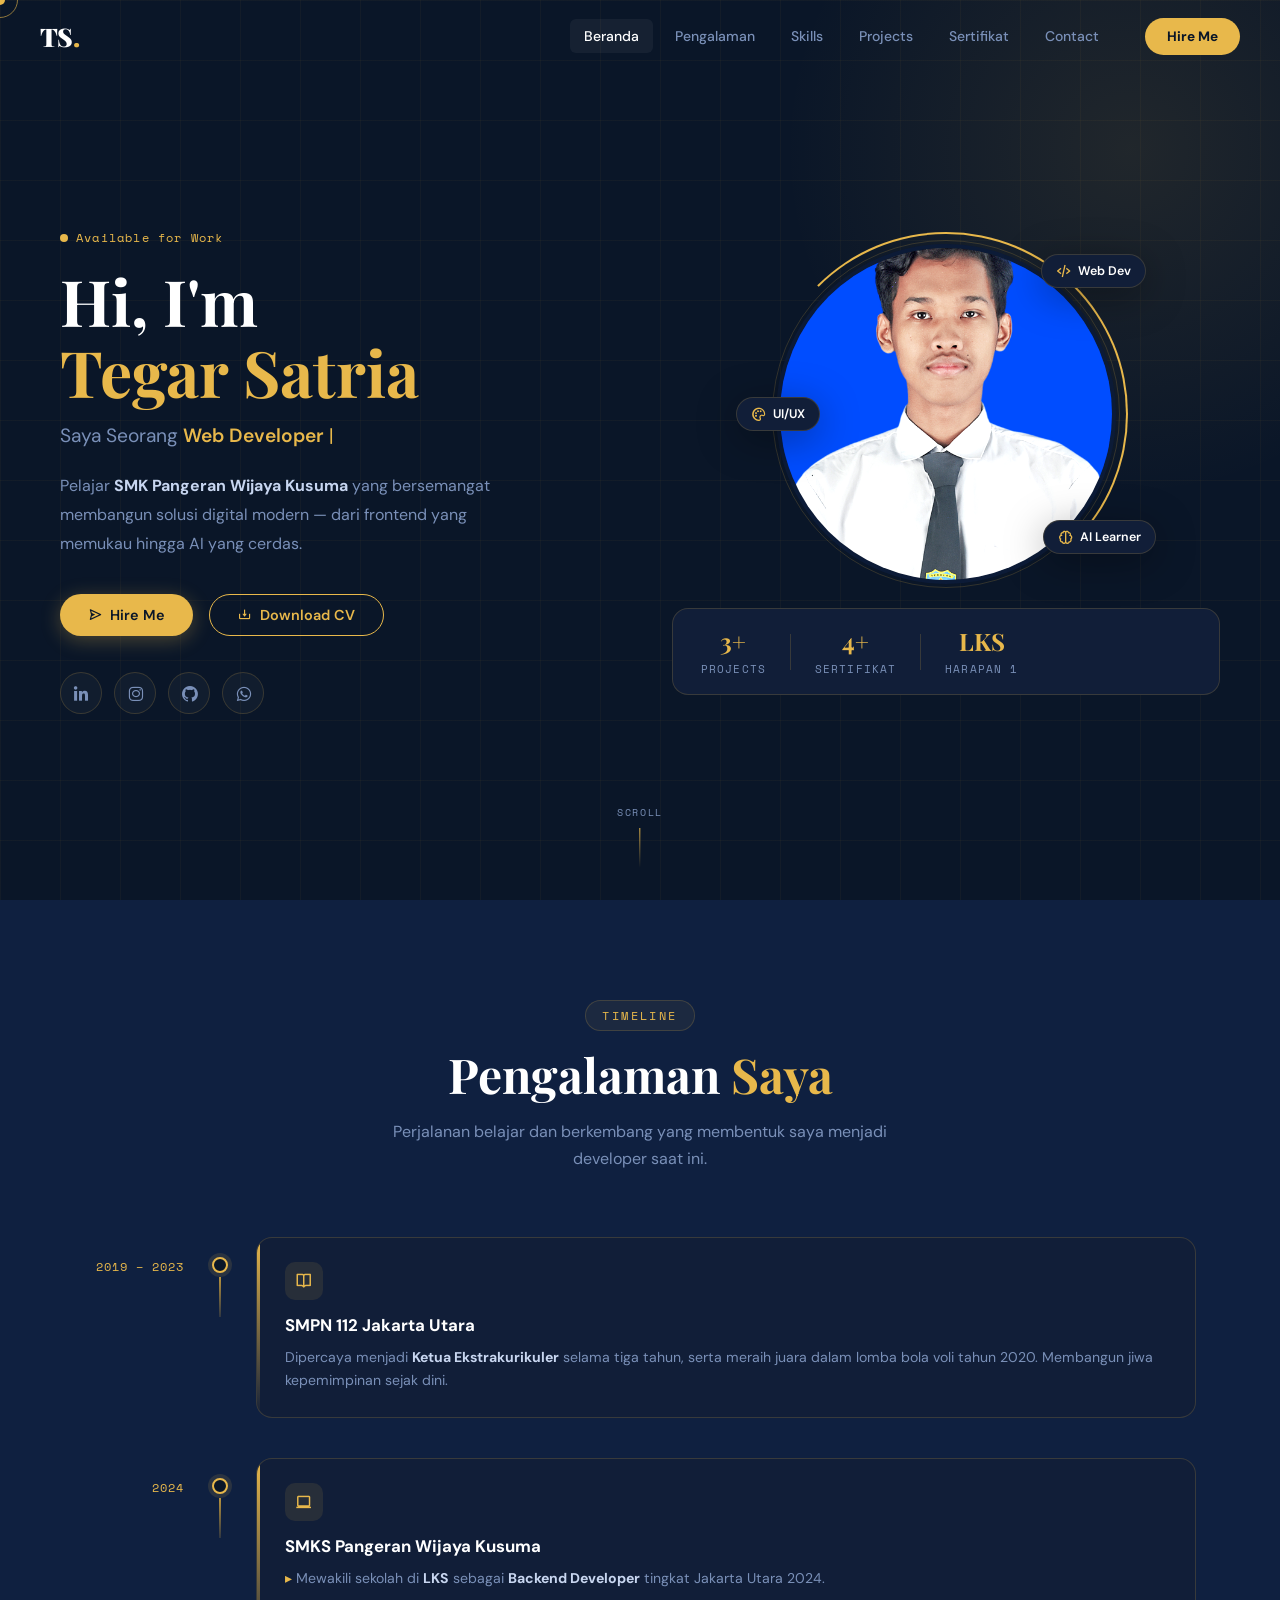
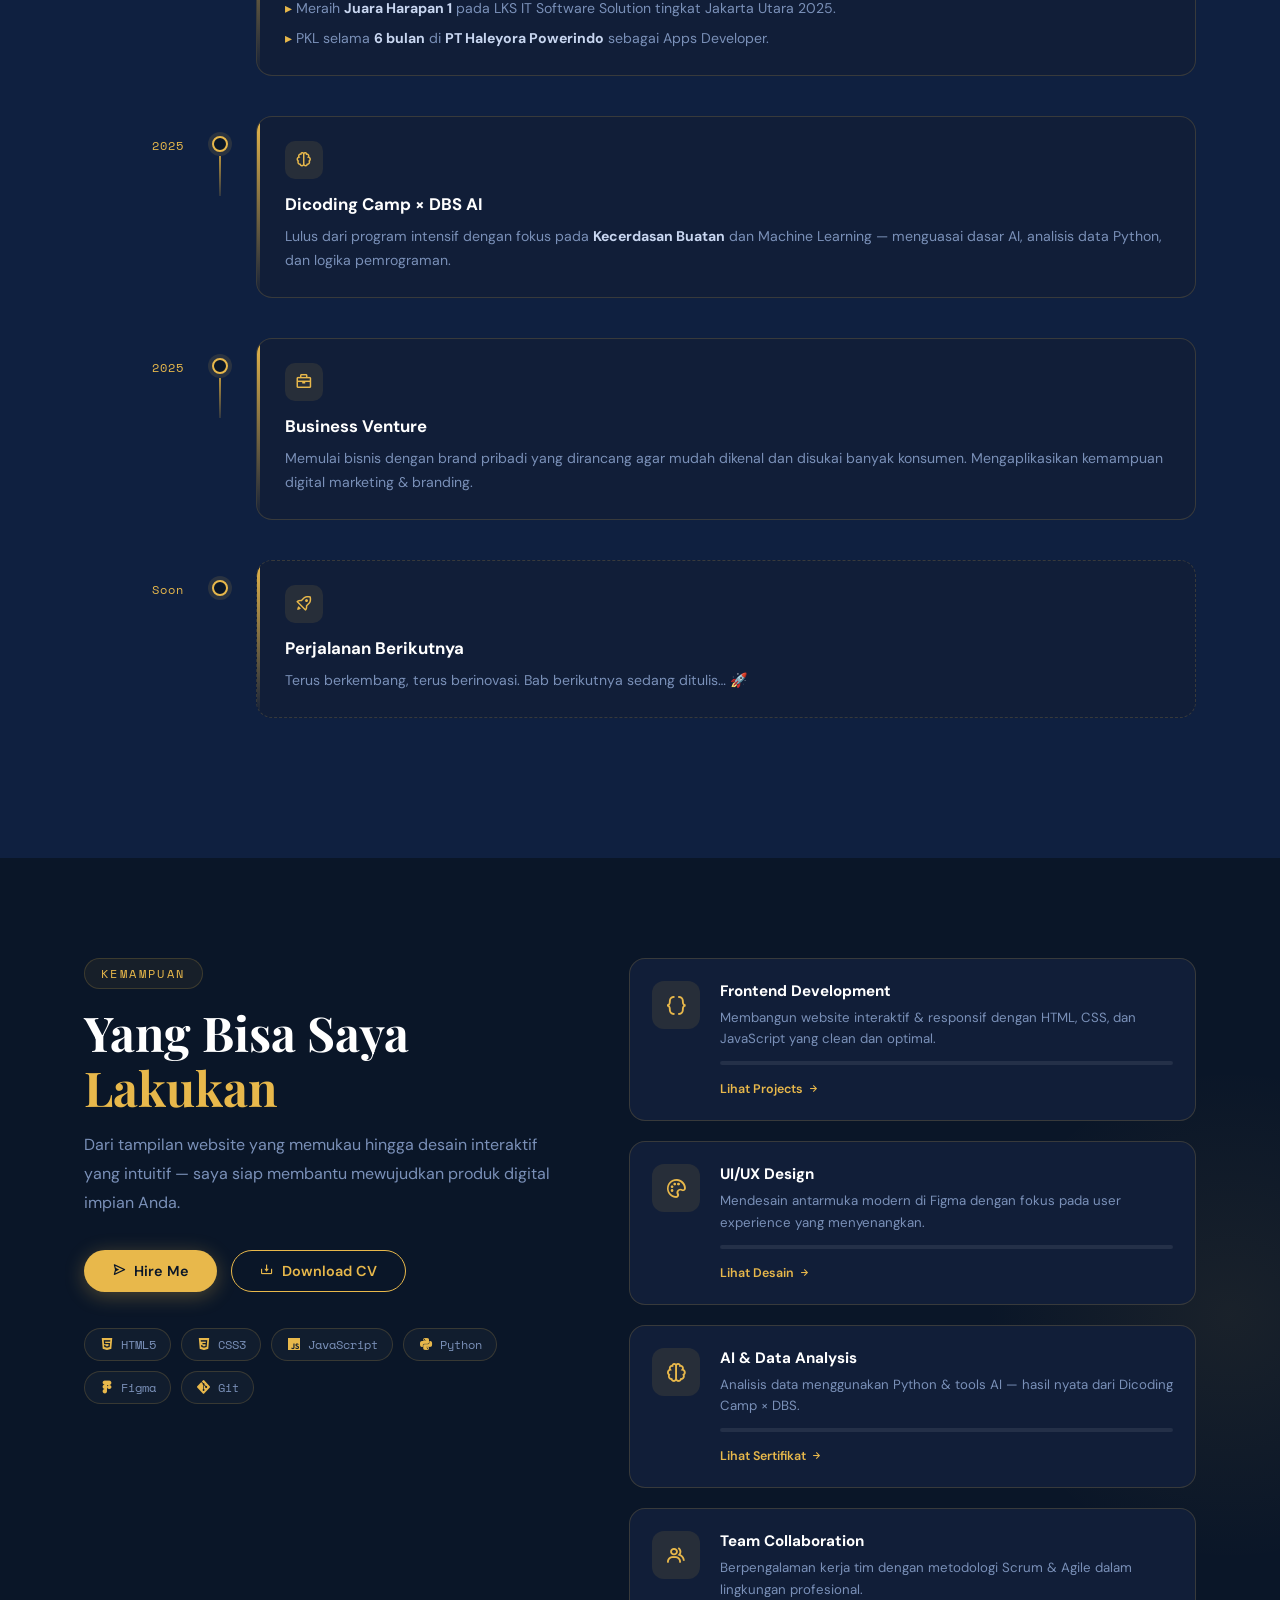
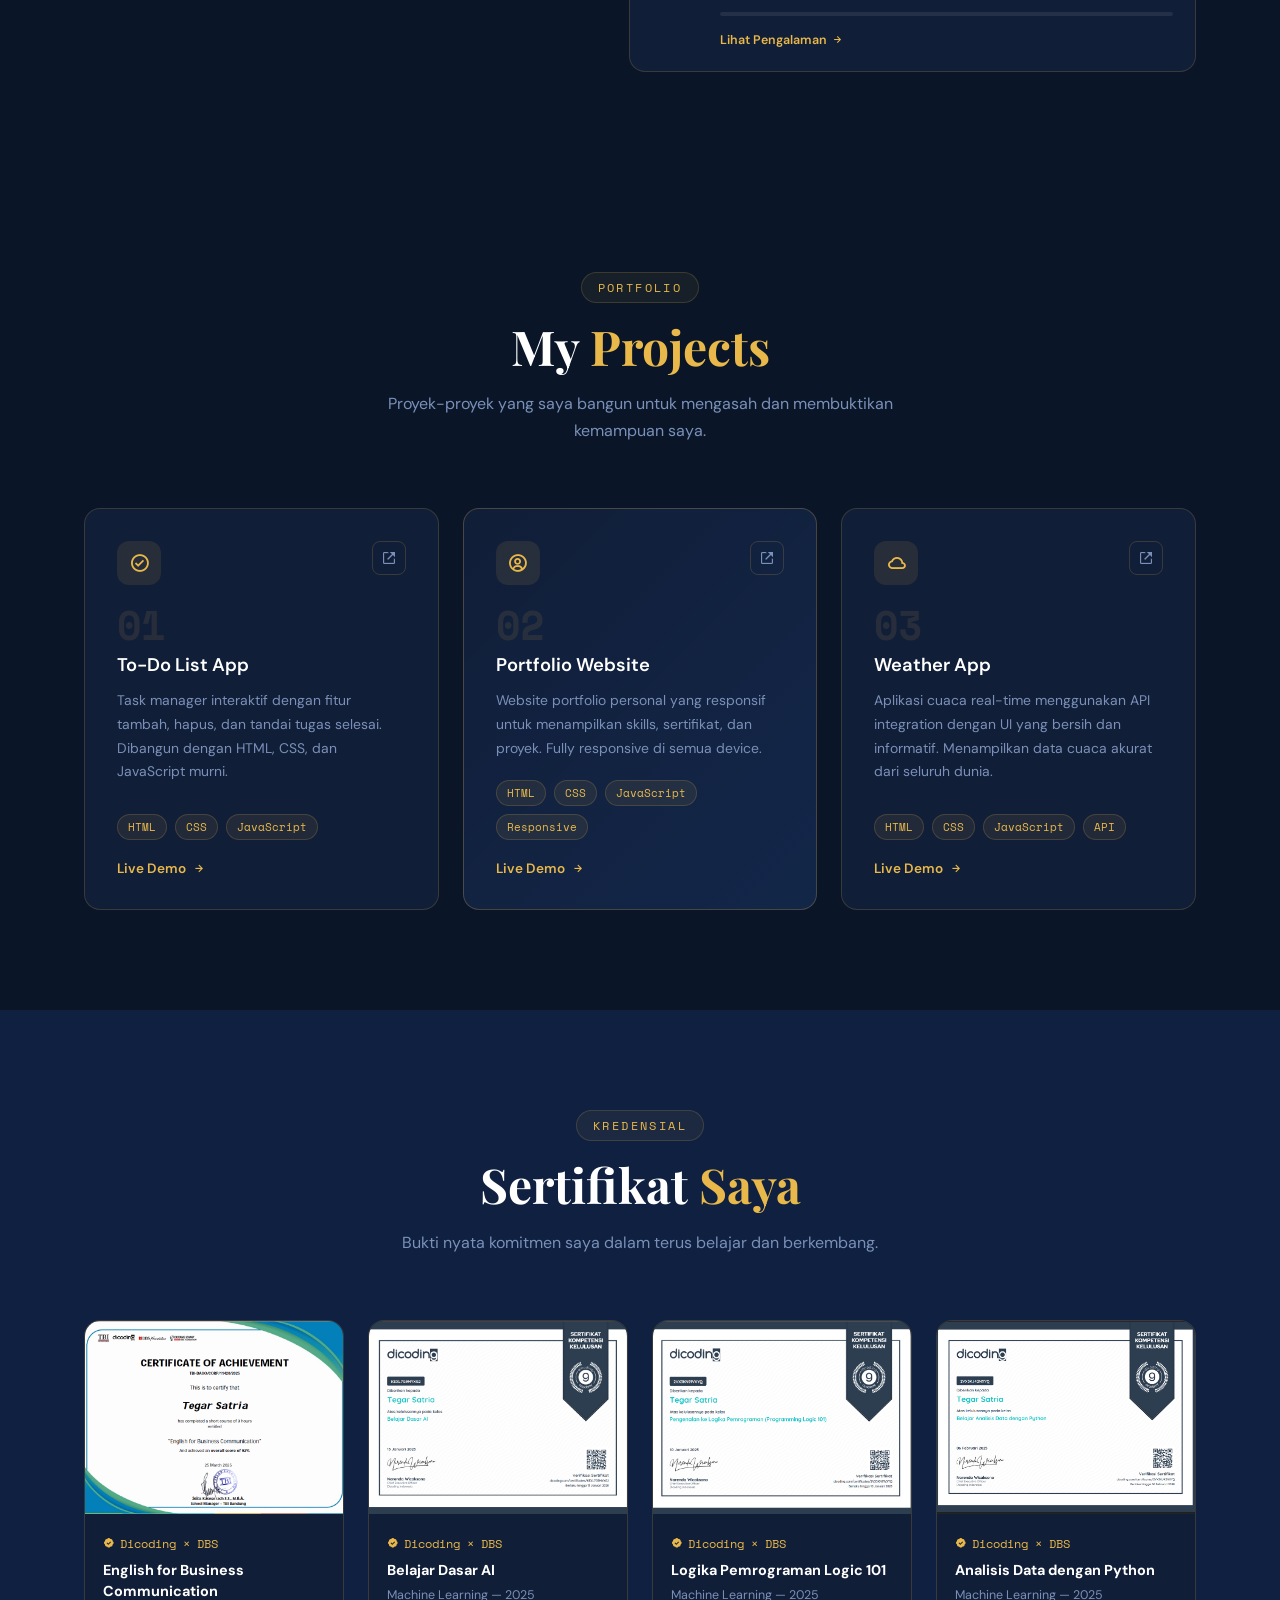
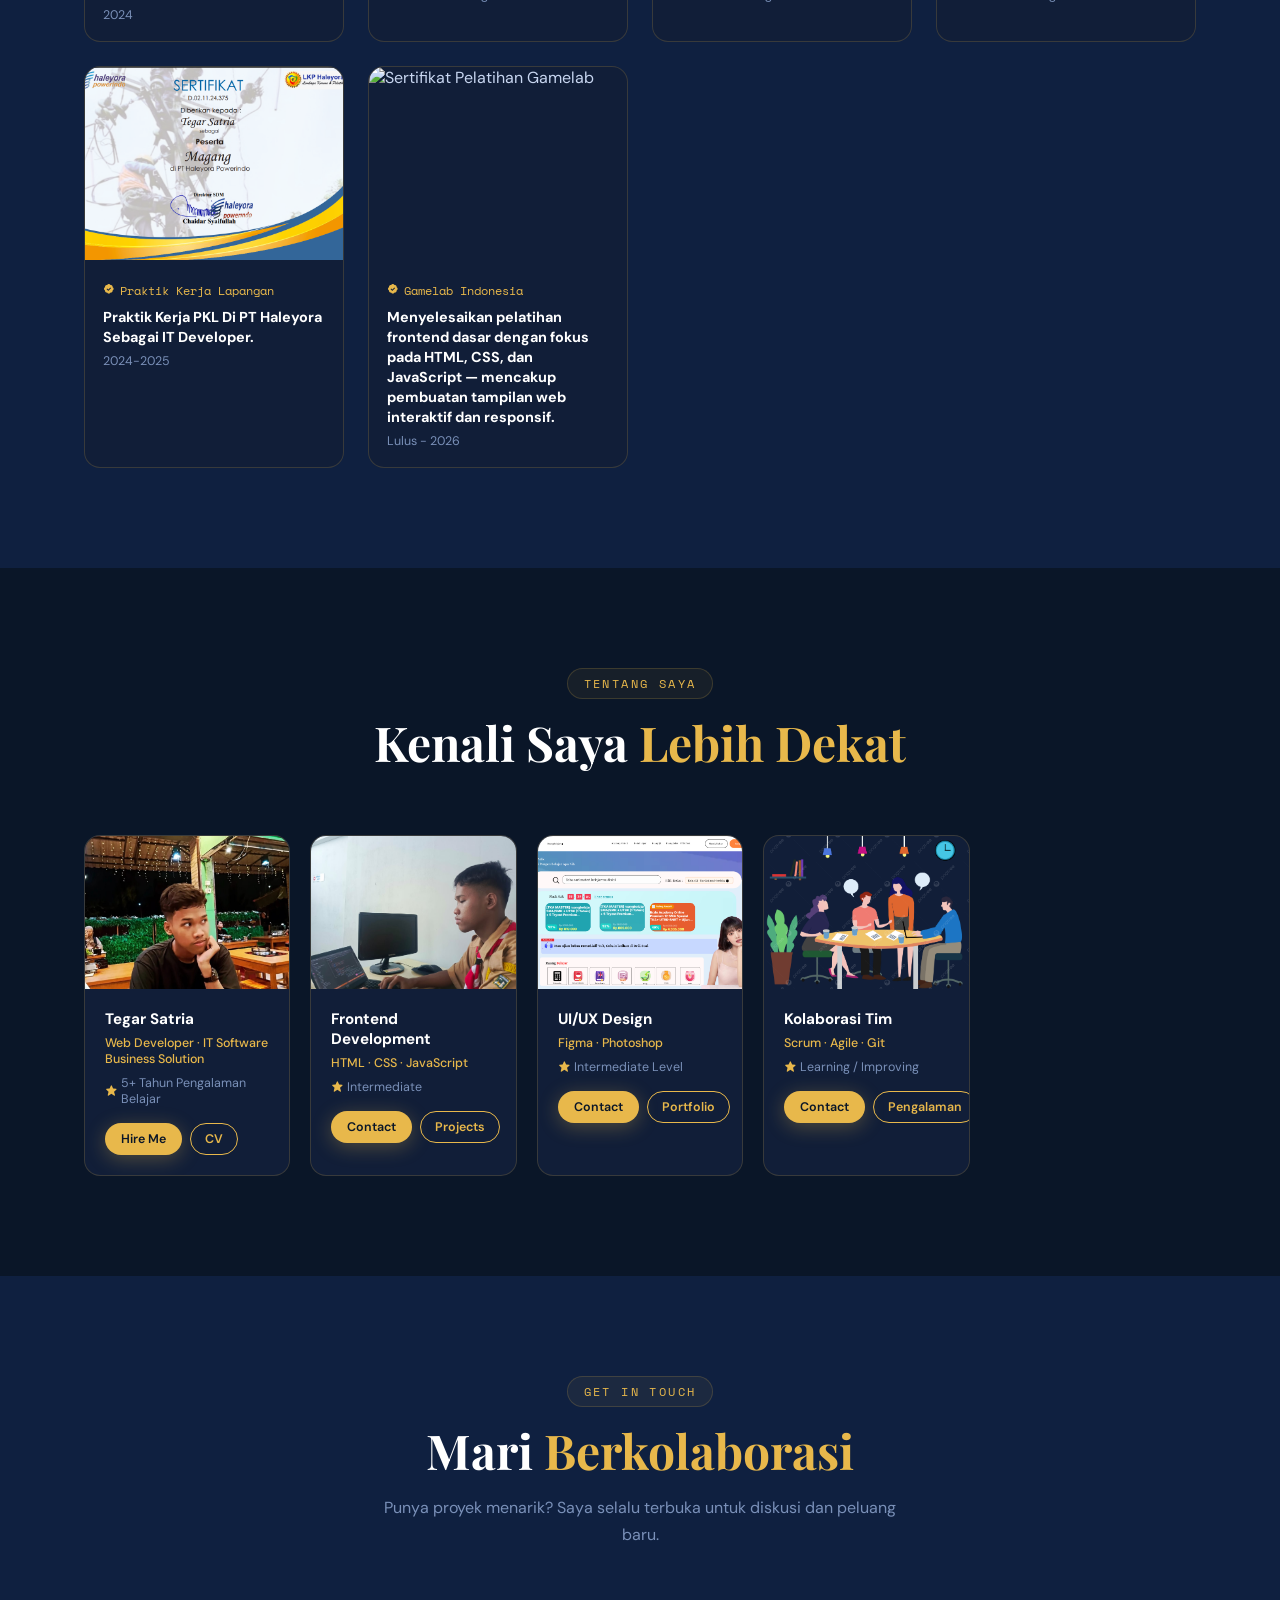
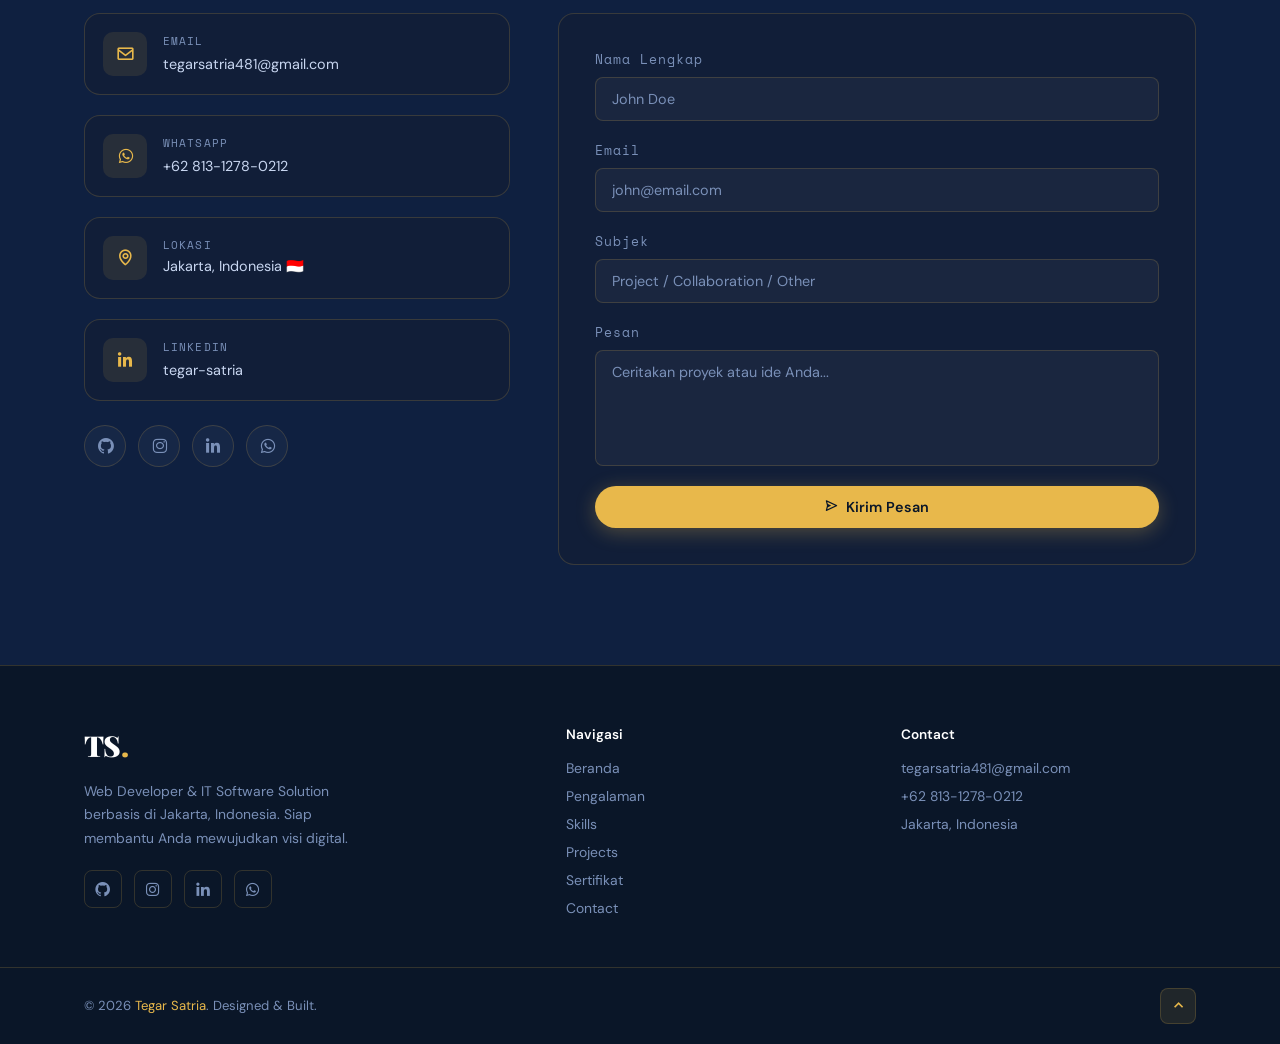
==== commit 7fd70512: "Update link to Gamelab certificate PDF" ====
--- a/index.html
+++ b/index.html
@@ -446,7 +446,7 @@
           <div class="sert-img-wrap">
             <img src="img/Sertifikat_Gamelab.png" alt="Sertifikat Pelatihan Gamelab" />
             <div class="sert-overlay">
-              <a href="Sertifikat/Sertifikat Pelatihan Gamelab" target="_blank" class="sert-view">
+              <a href="Sertifikat/Sertifikat Pelatihan Gamelab.pdf" target="_blank" class="sert-view">
                 <i class='bx bx-show'></i> Lihat PDF
               </a>
             </div>
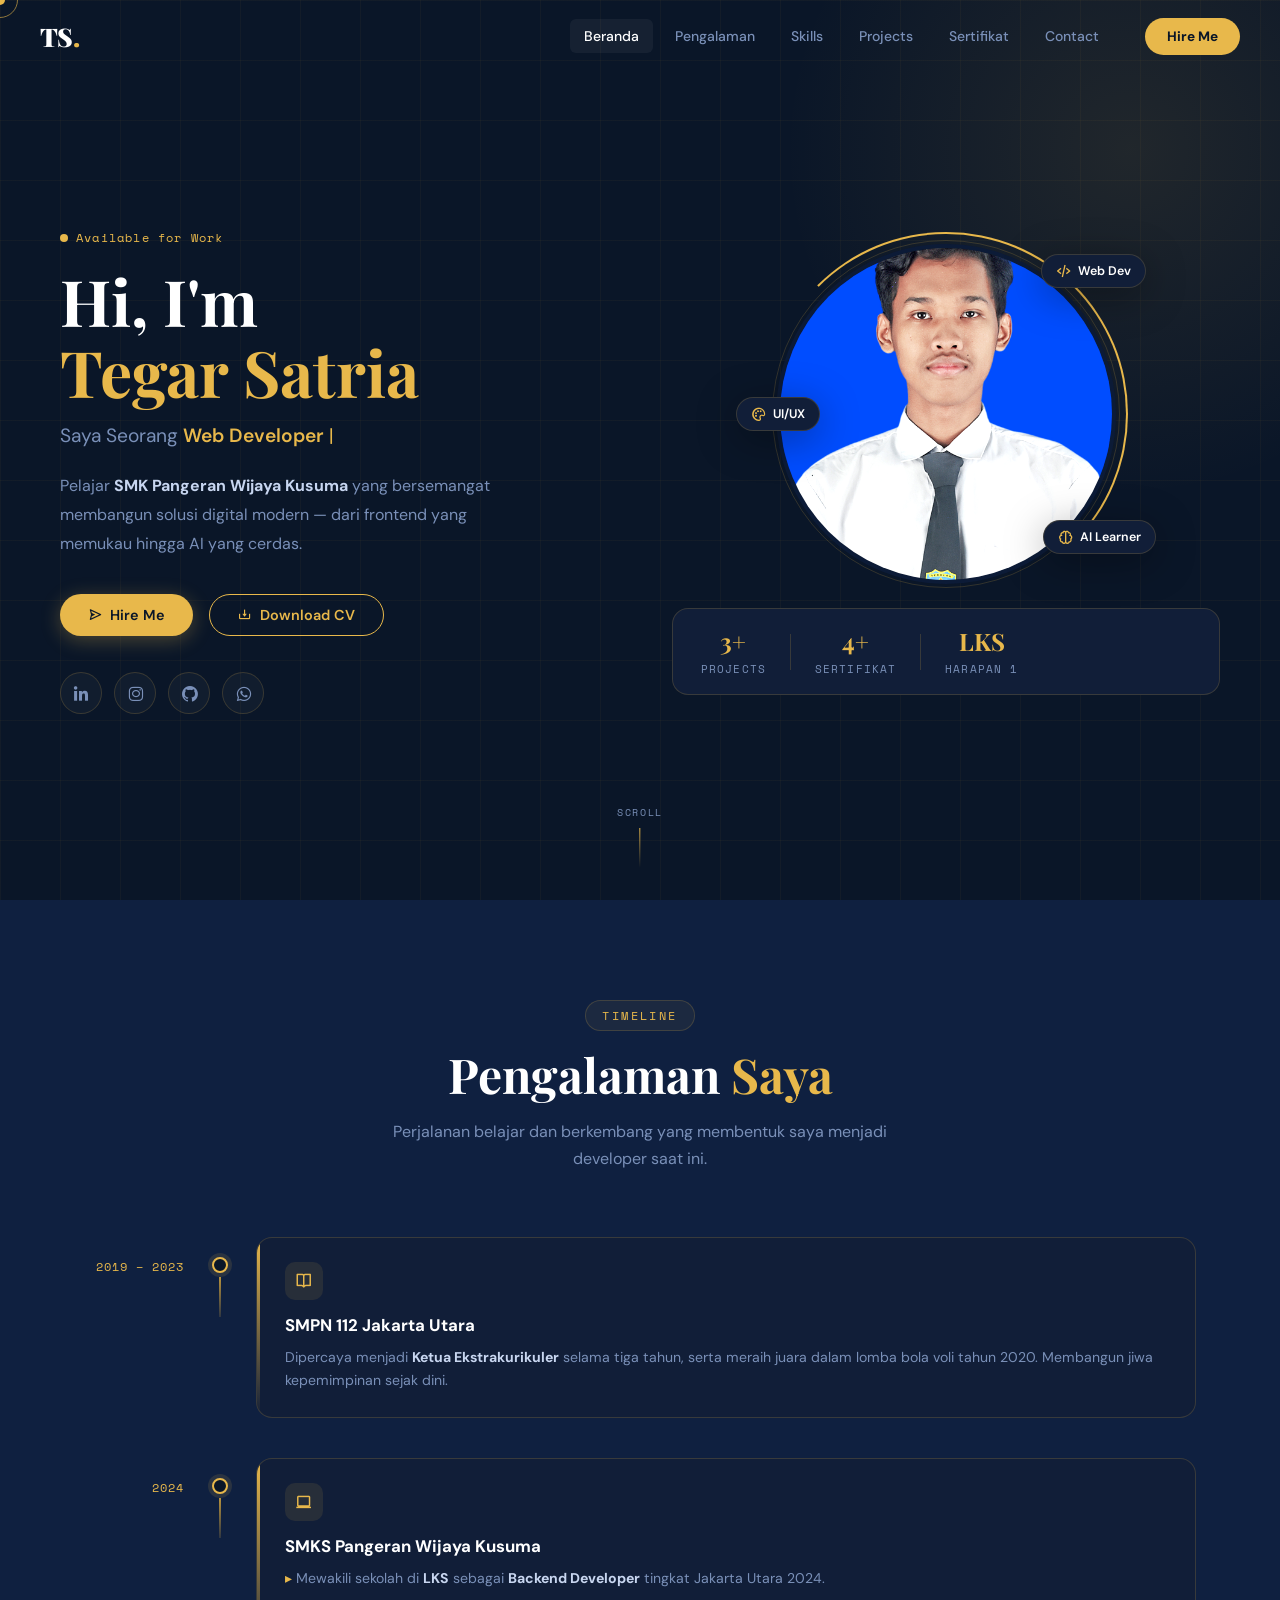
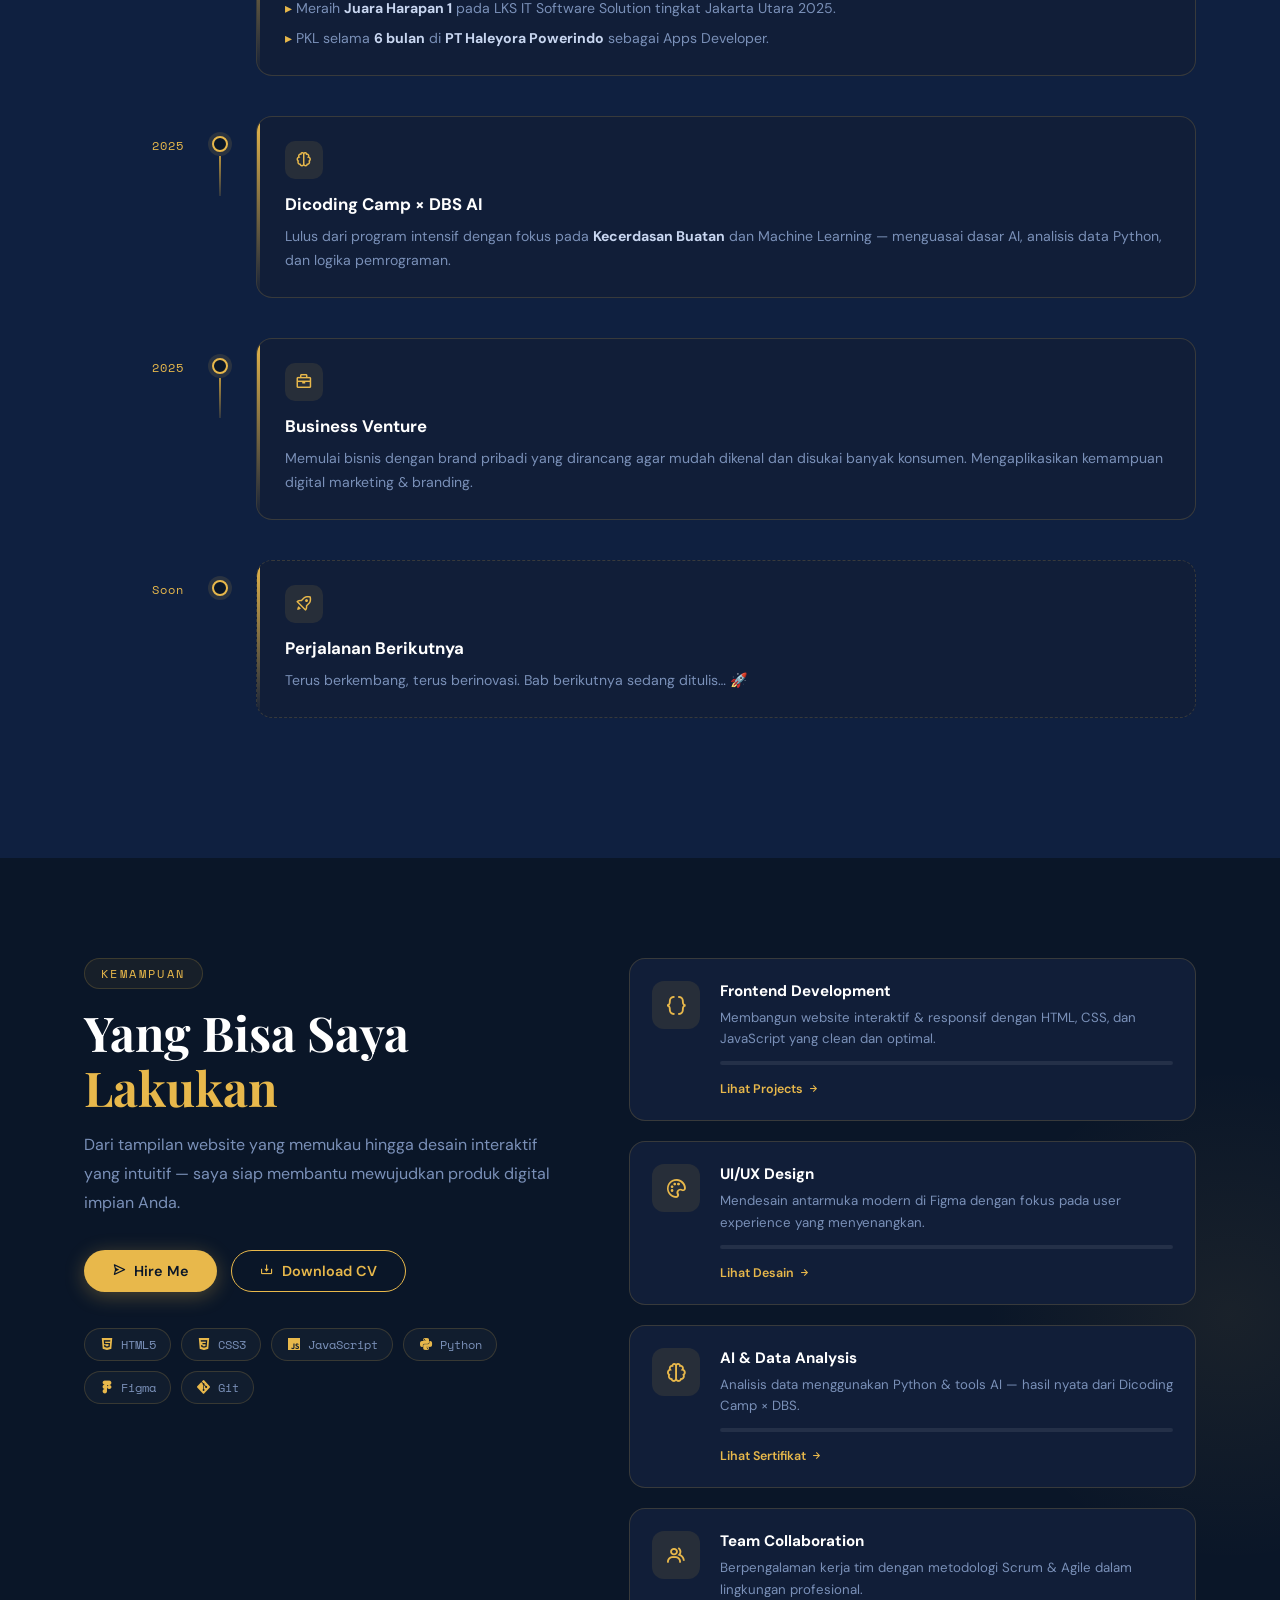
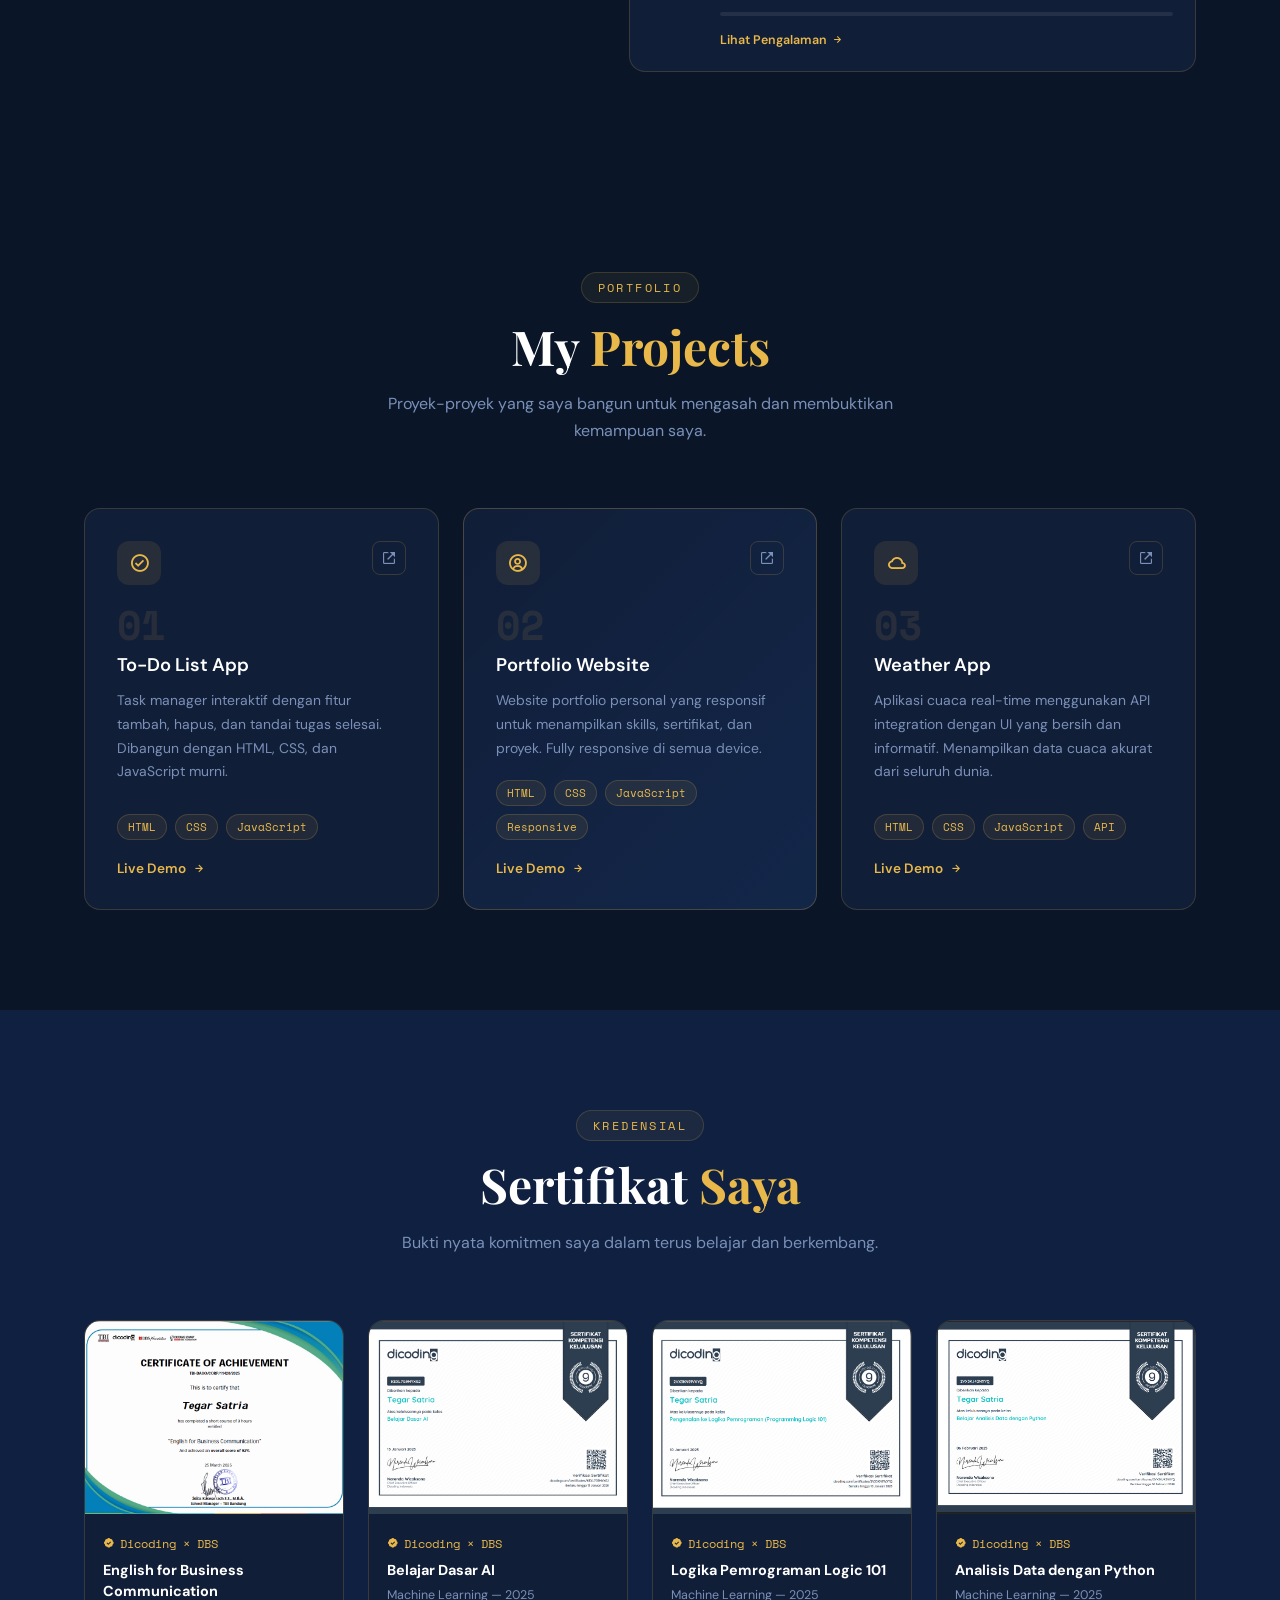
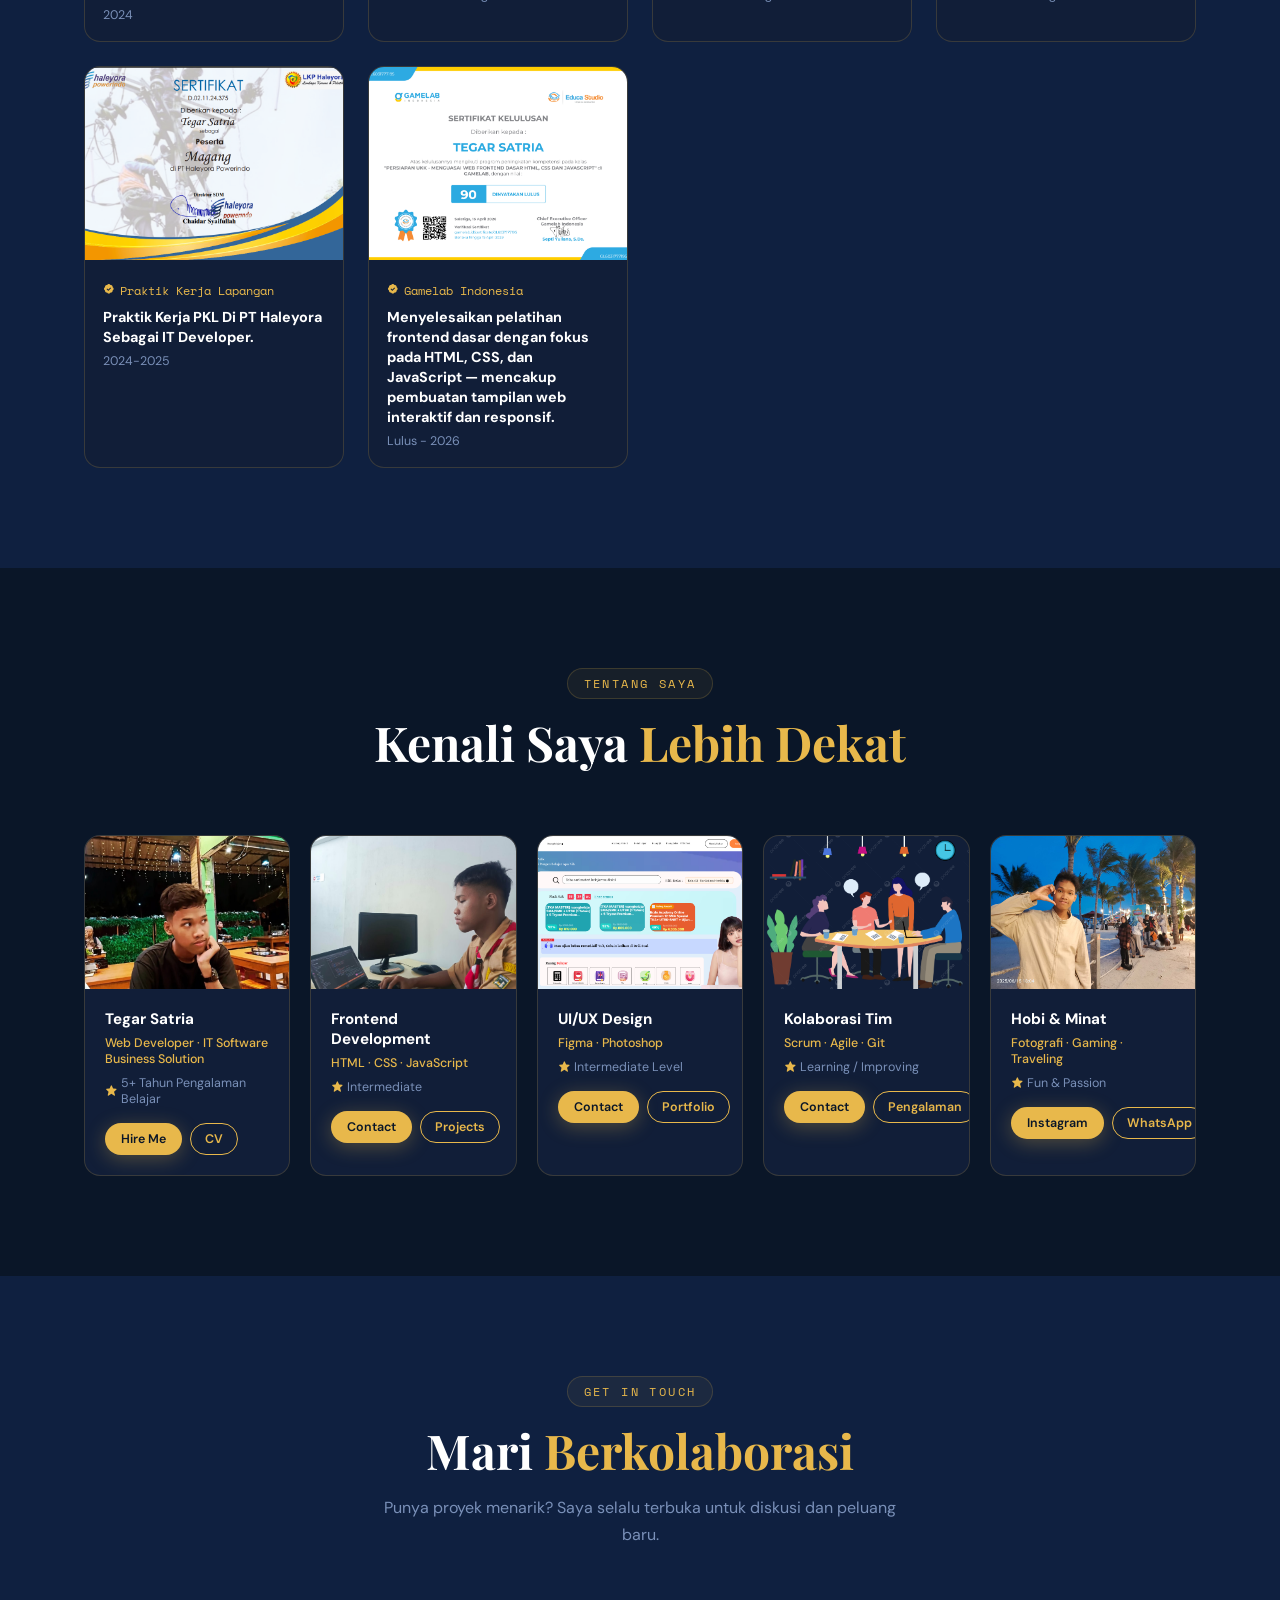
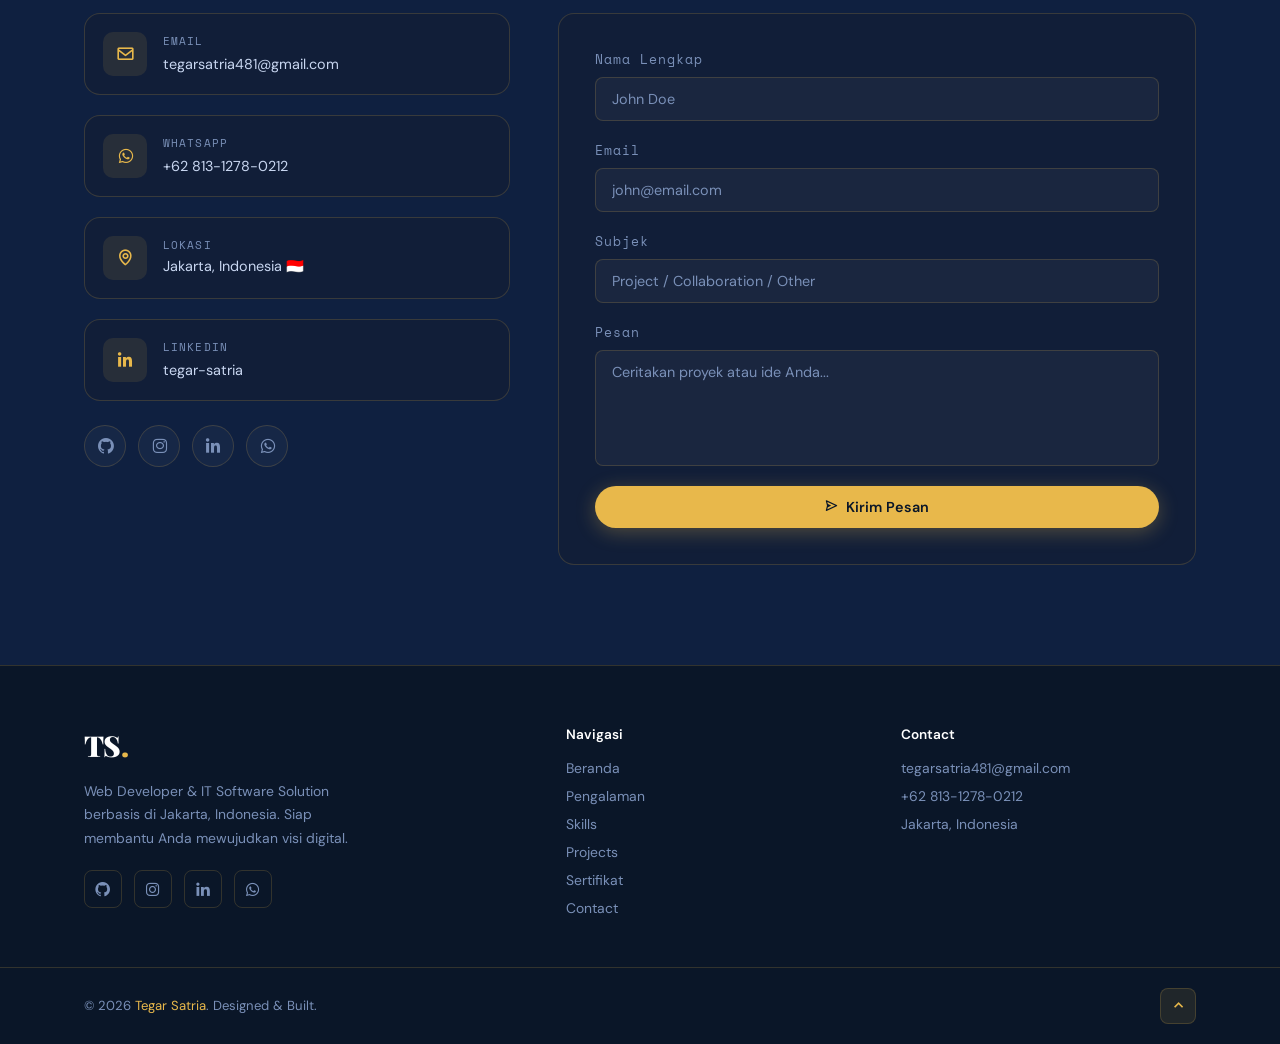
==== commit 50e65b7d: "Fix image source for Sertifikat Gamelab" ====
--- a/index.html
+++ b/index.html
@@ -444,7 +444,7 @@
         
         <div class="sert-card reveal">
           <div class="sert-img-wrap">
-            <img src="img/Sertifikat_Gamelab.png" alt="Sertifikat Pelatihan Gamelab" />
+            <img src="img/Sertifikat Gamelab.png" alt="Sertifikat Pelatihan Gamelab" />
             <div class="sert-overlay">
               <a href="Sertifikat/Sertifikat Pelatihan Gamelab.pdf" target="_blank" class="sert-view">
                 <i class='bx bx-show'></i> Lihat PDF
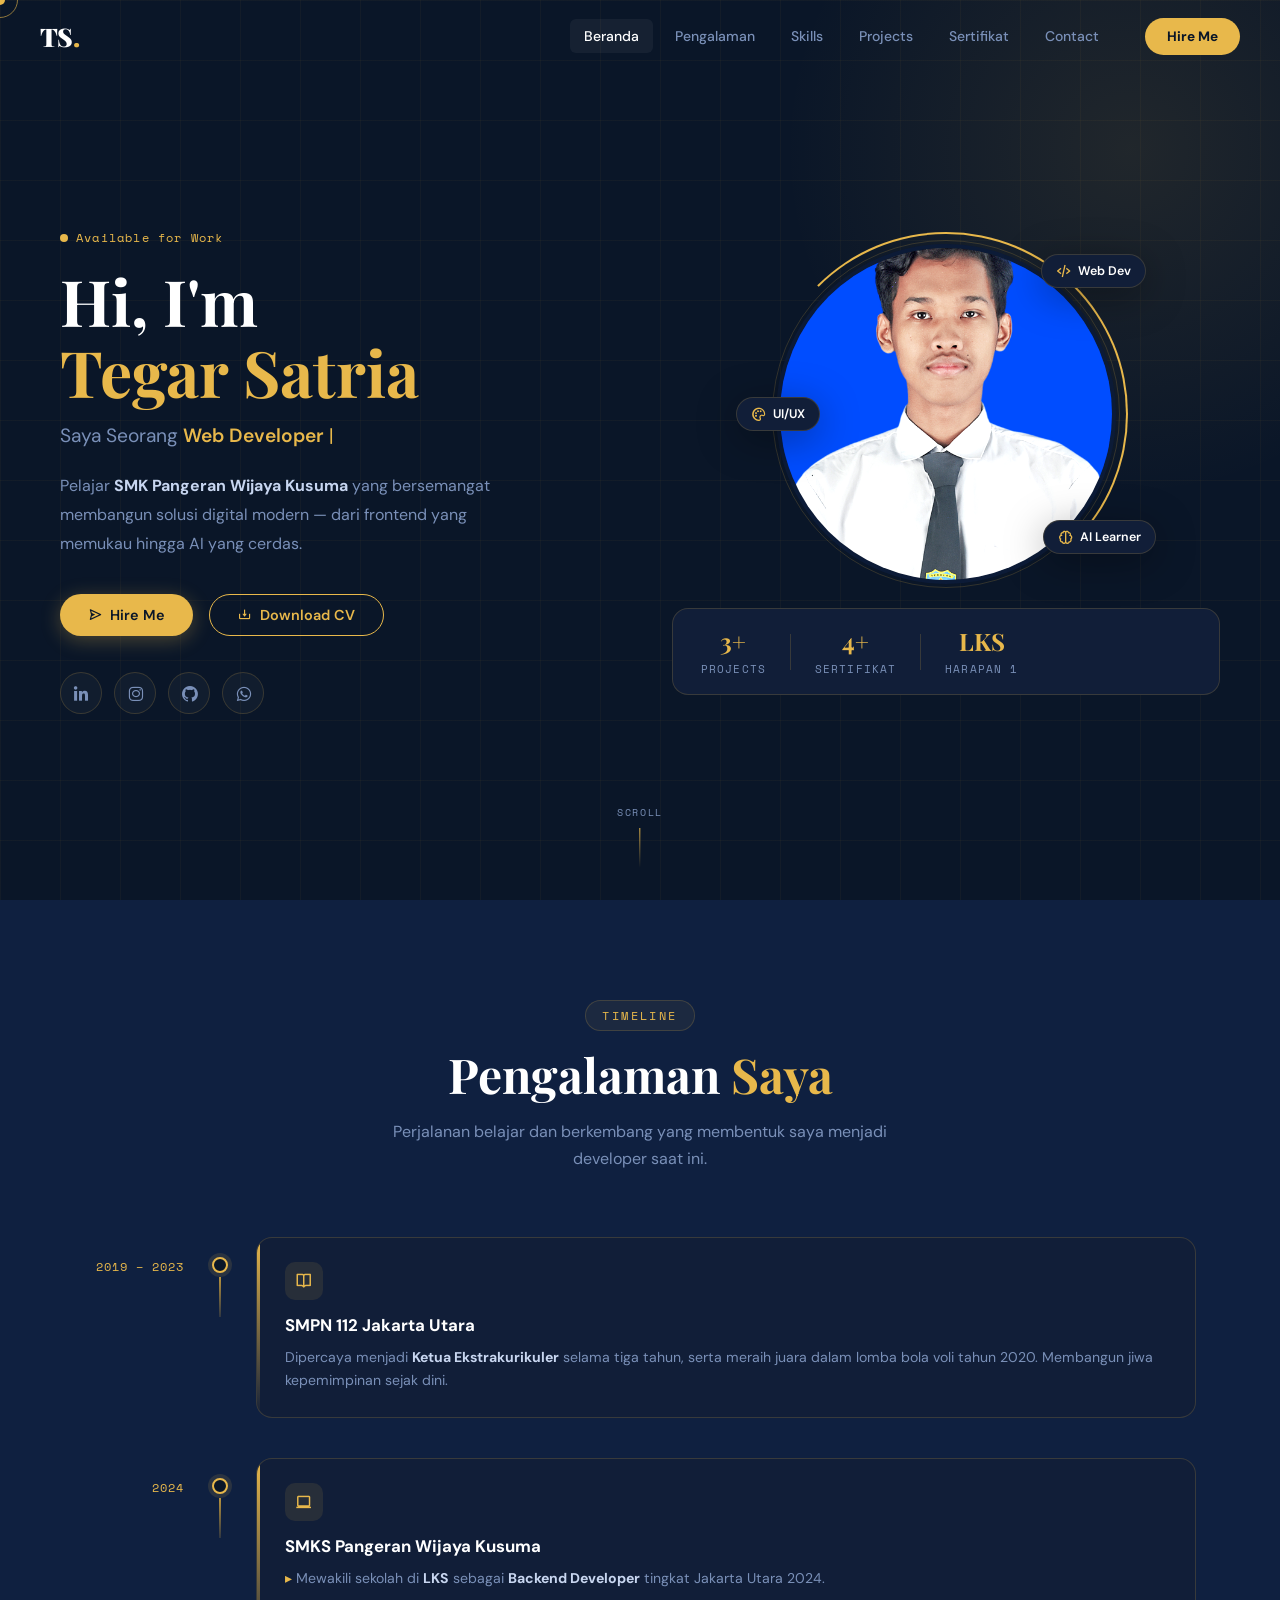
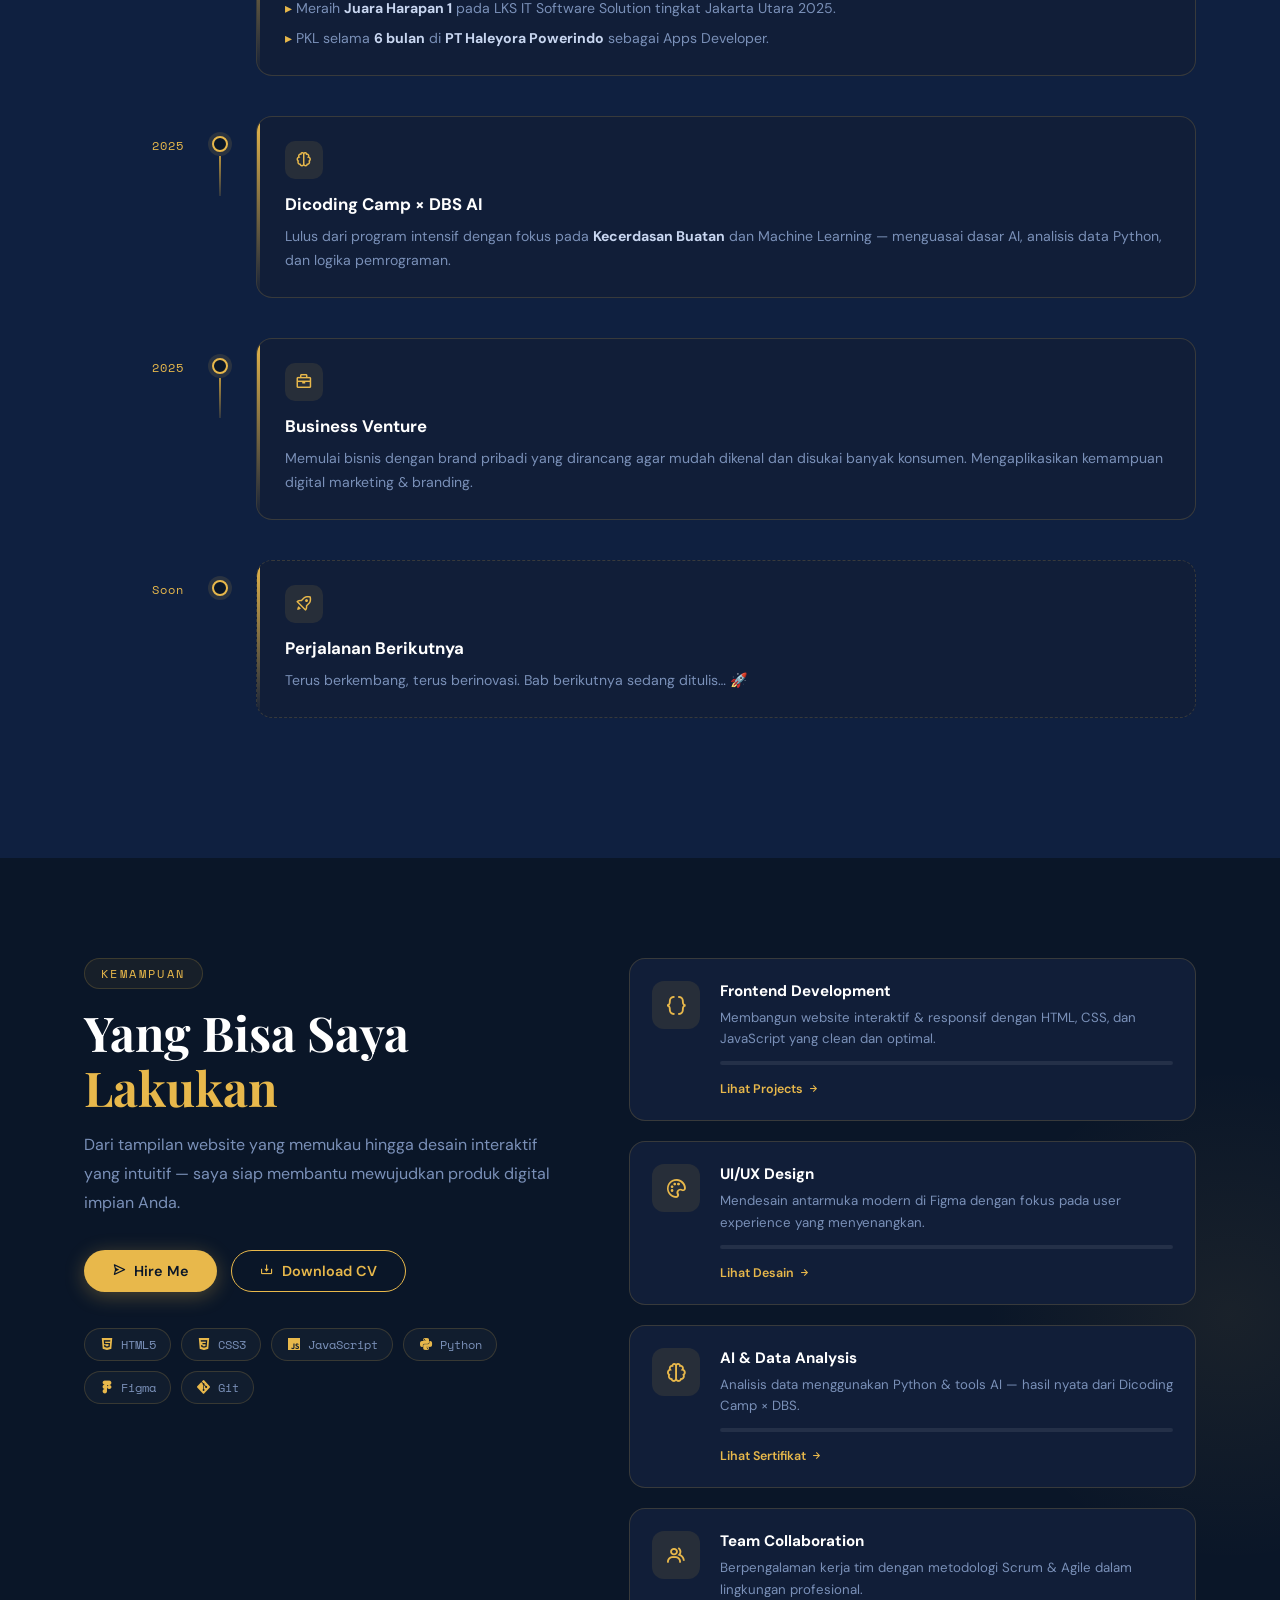
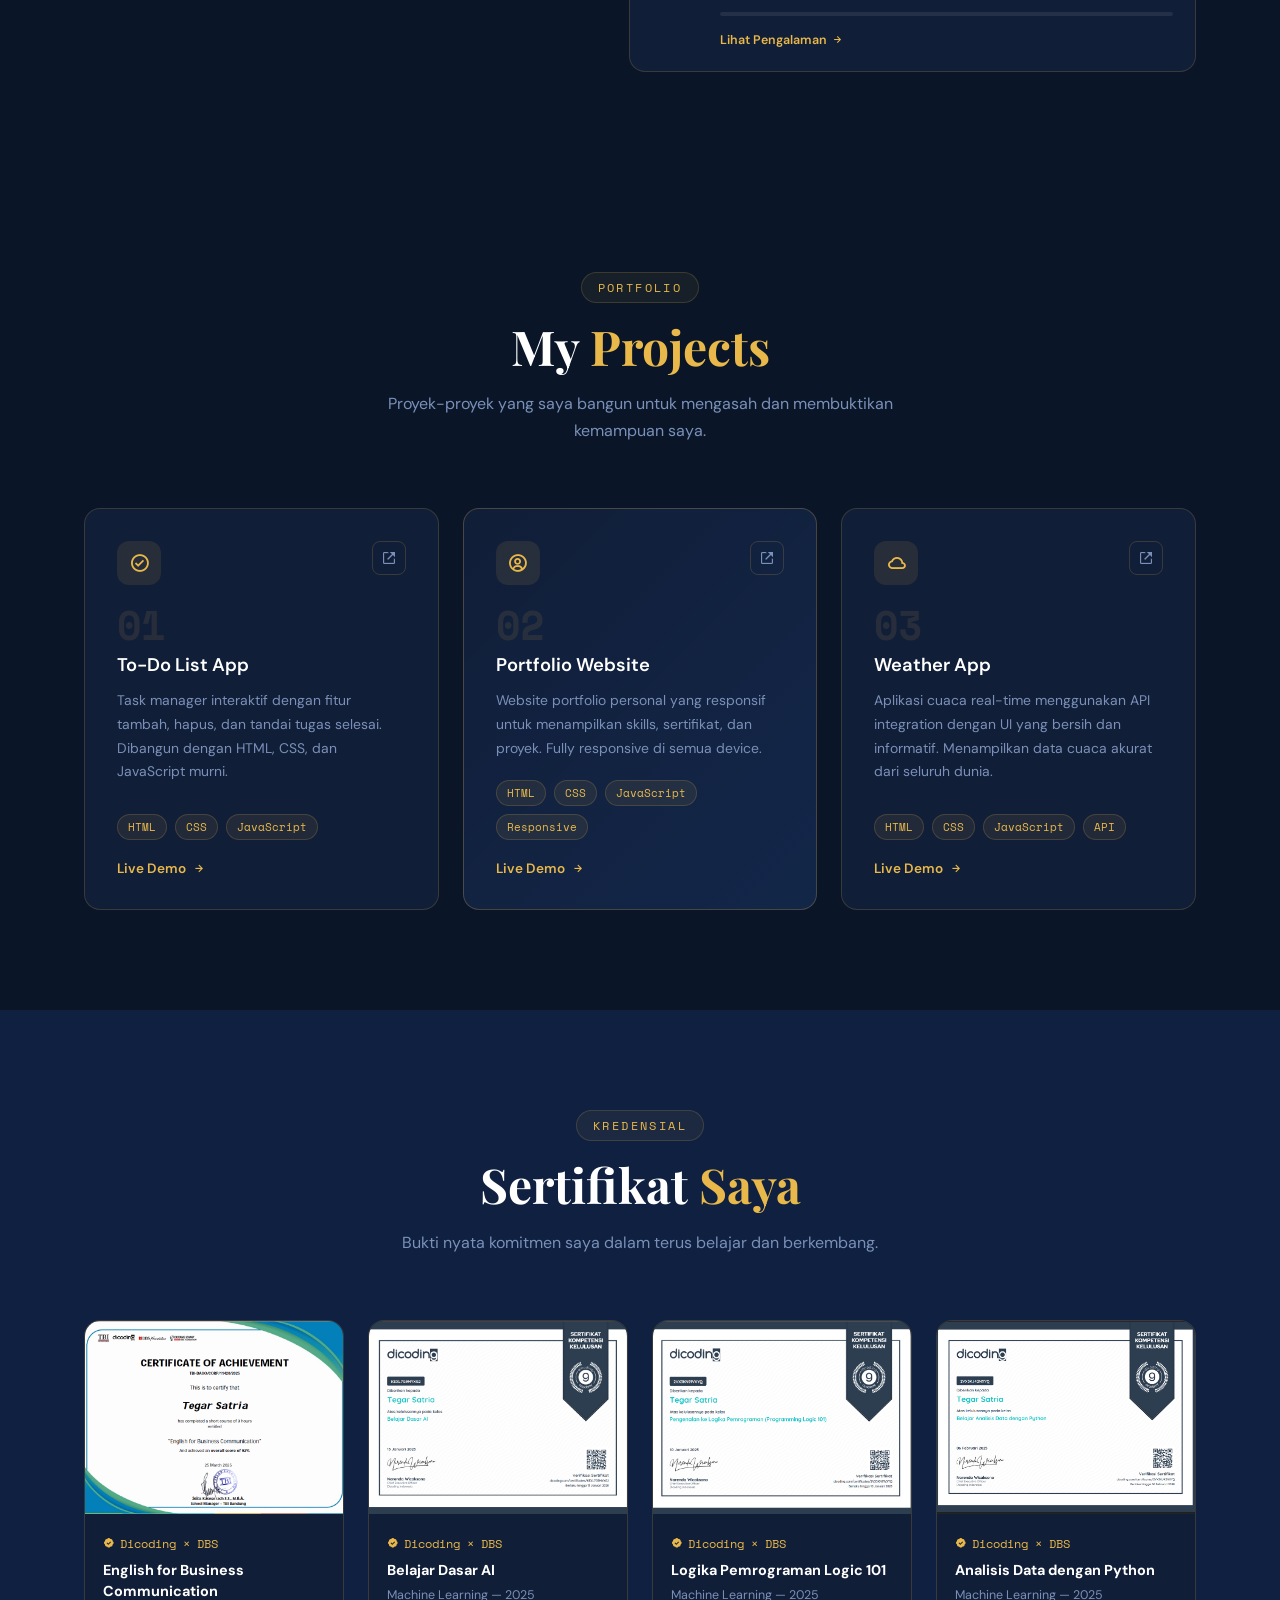
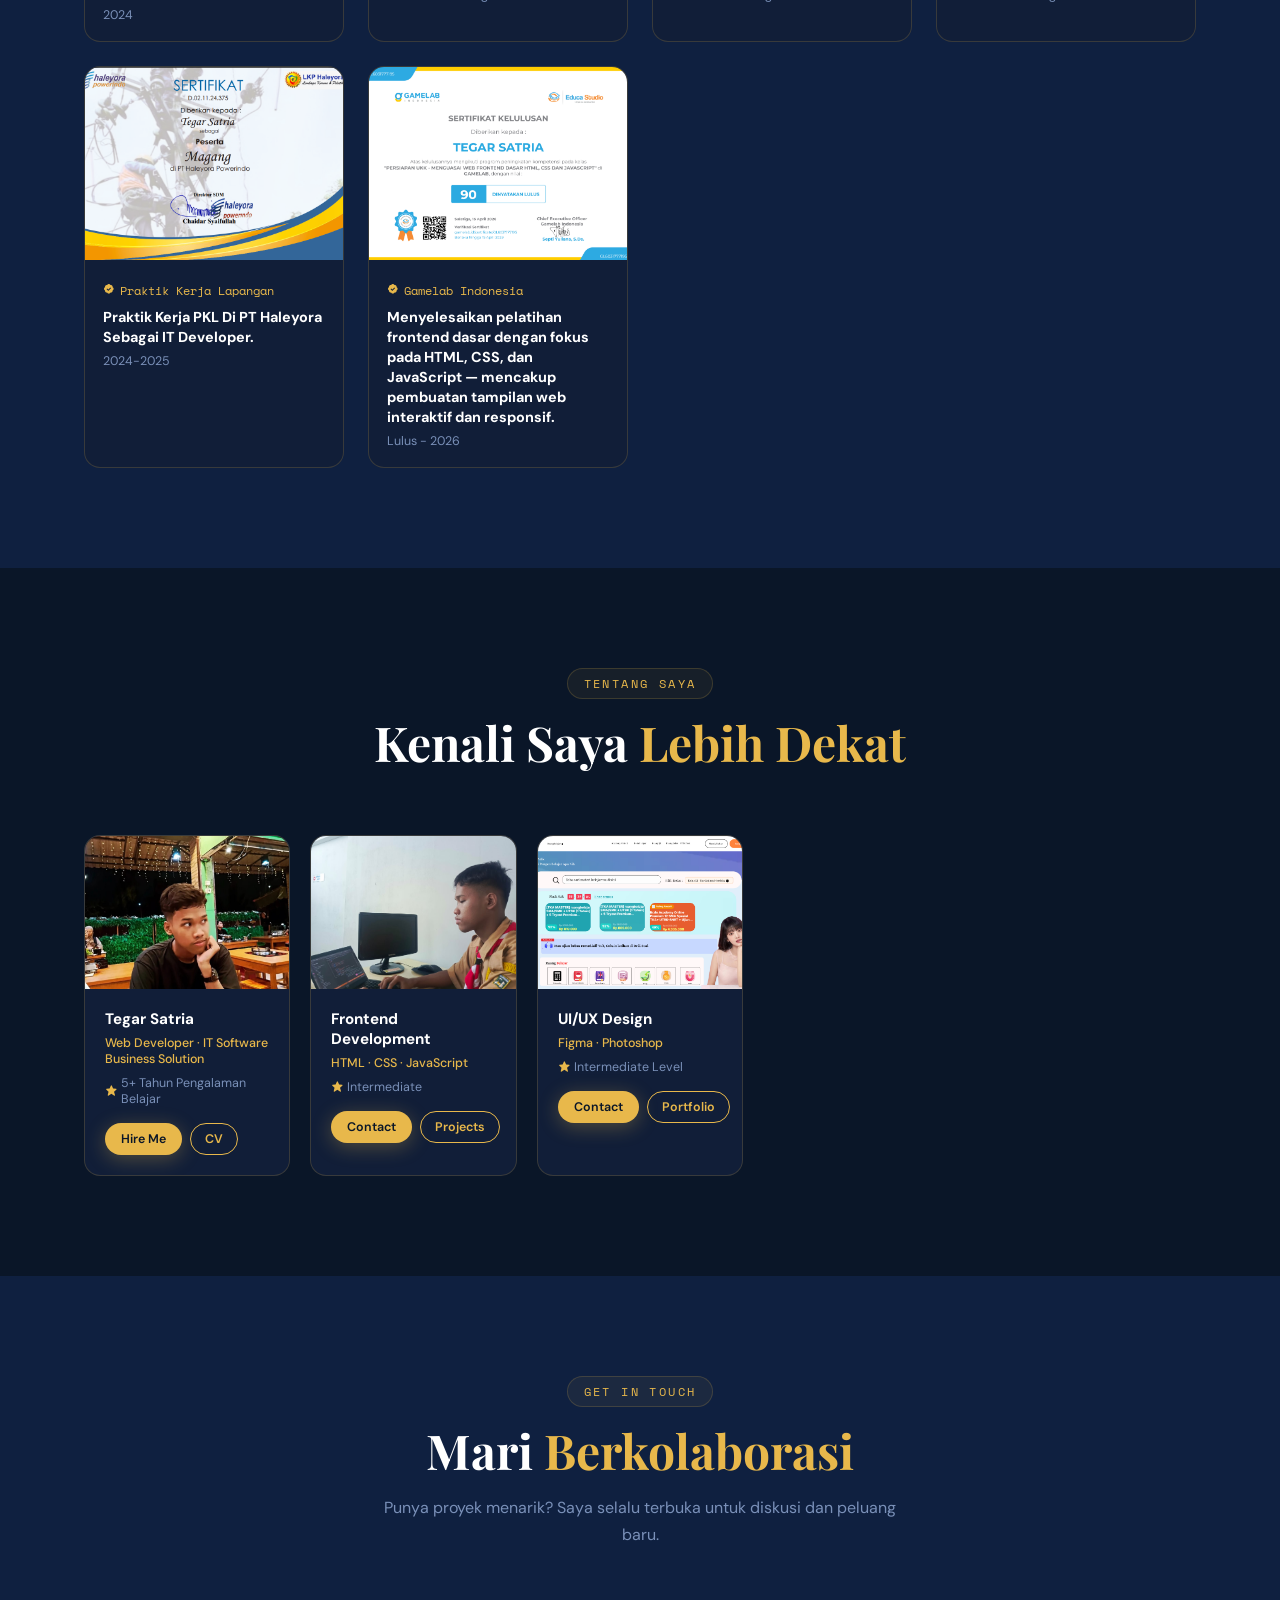
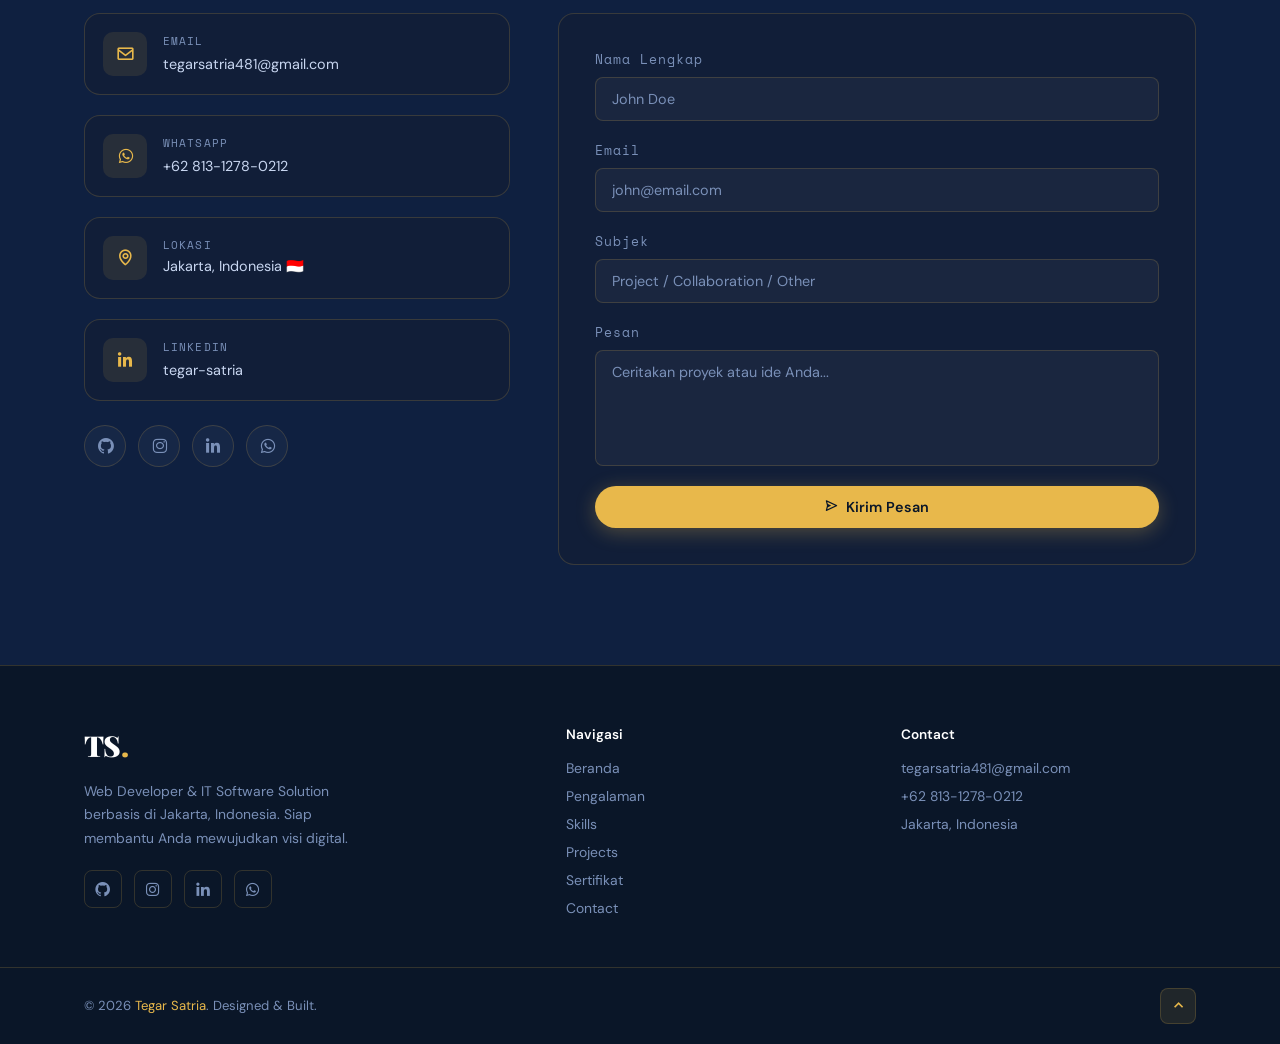
==== commit af8a3419: "Update Weather App link in index.html" ====
--- a/index.html
+++ b/index.html
@@ -334,7 +334,7 @@
           <div class="proj-top">
             <div class="proj-icon"><i class='bx bx-cloud'></i></div>
             <div class="proj-links">
-              <a href="https://tegarsatriaaa.github.io/Project-Weather/" target="_blank" class="proj-link" title="Live Demo"><i class='bx bx-link-external'></i></a>
+              <a href="https://tegarsatriaaa.github.io/Weather apps/" target="_blank" class="proj-link" title="Live Demo"><i class='bx bx-link-external'></i></a>
             </div>
           </div>
           <div class="proj-num">03</div>
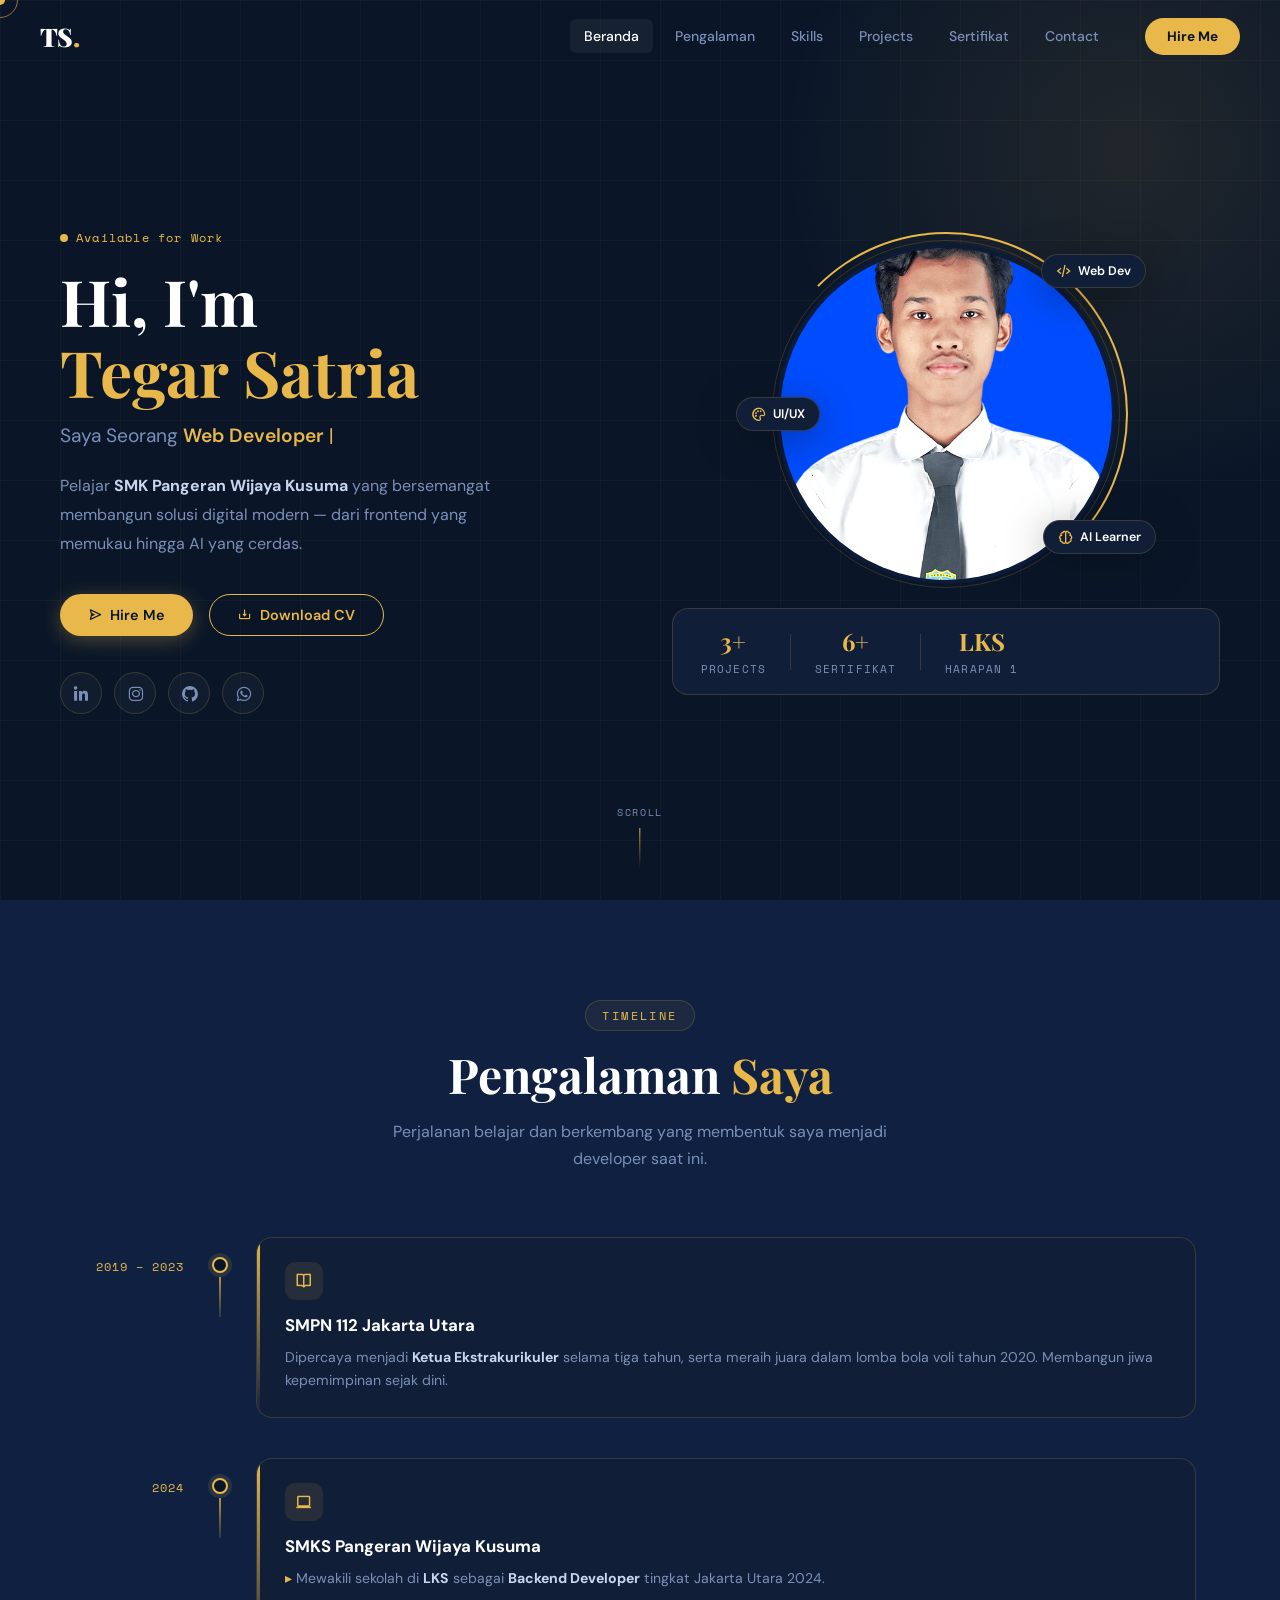
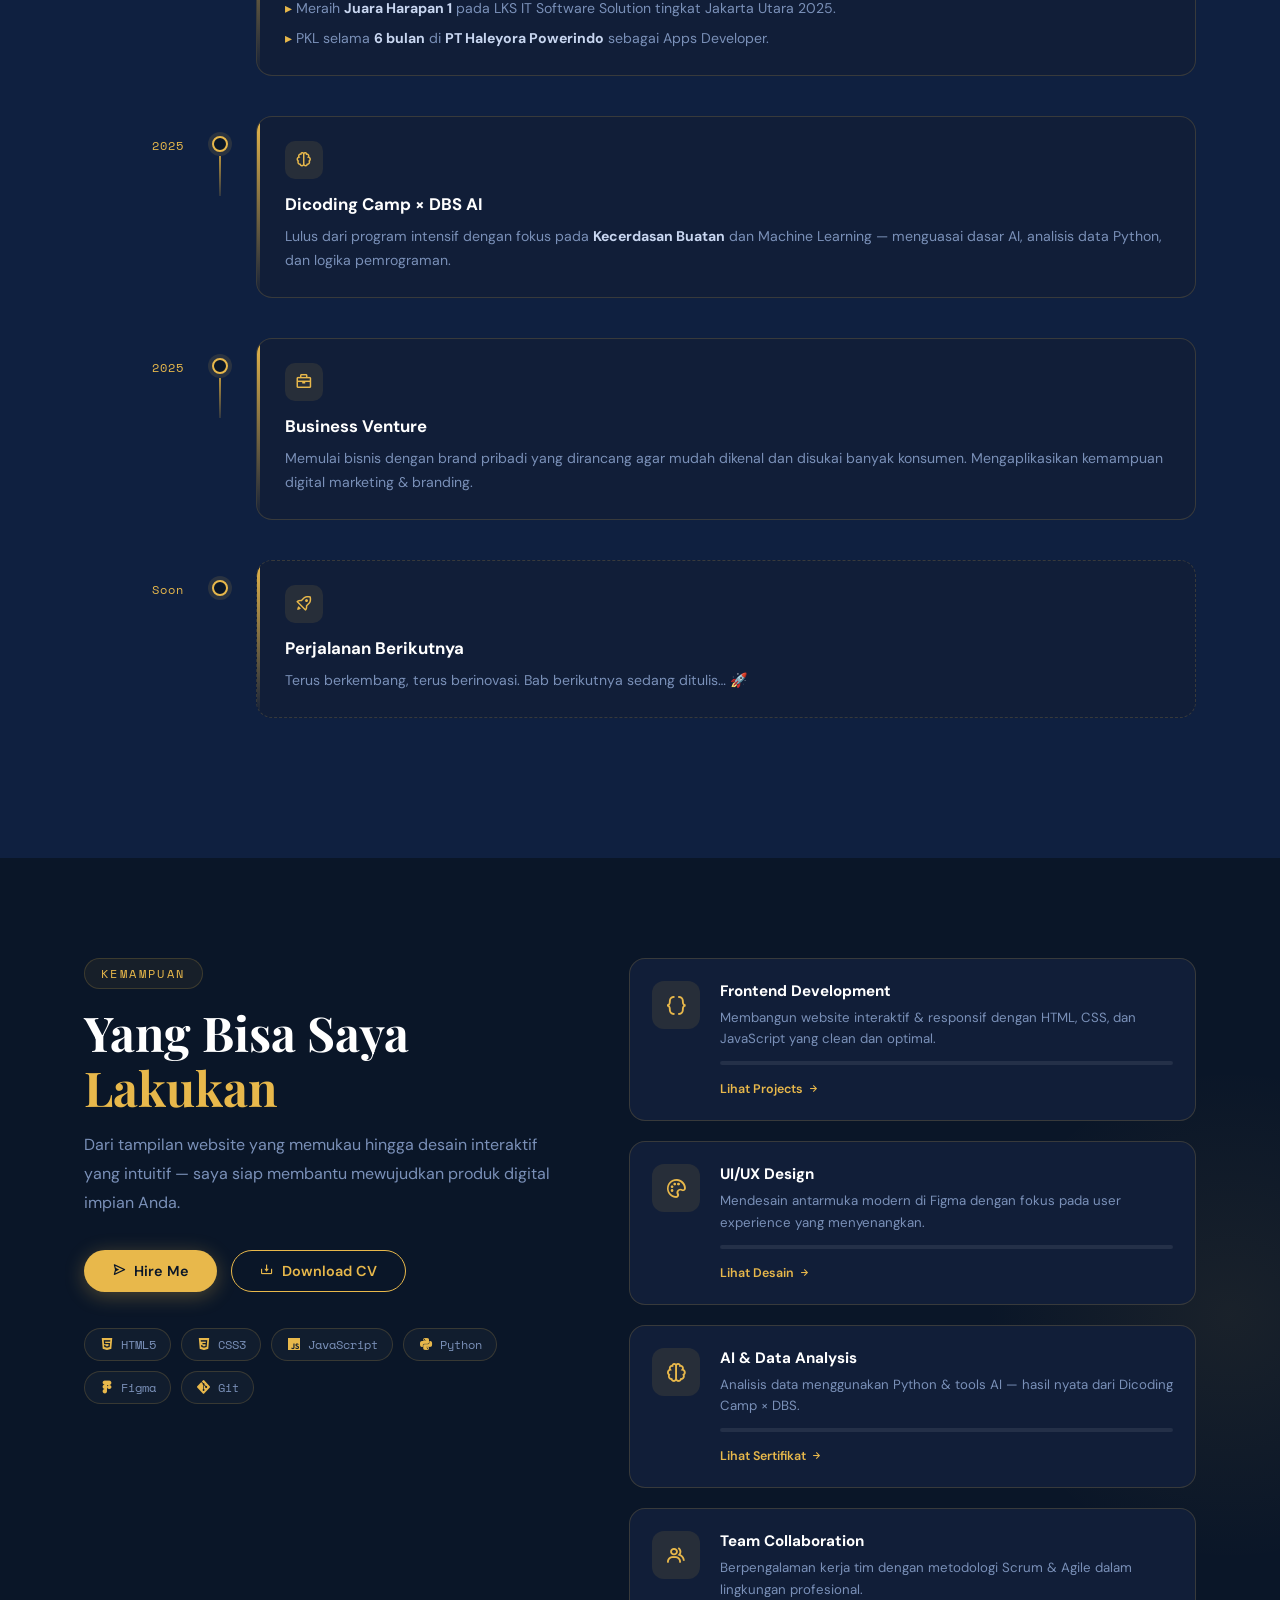
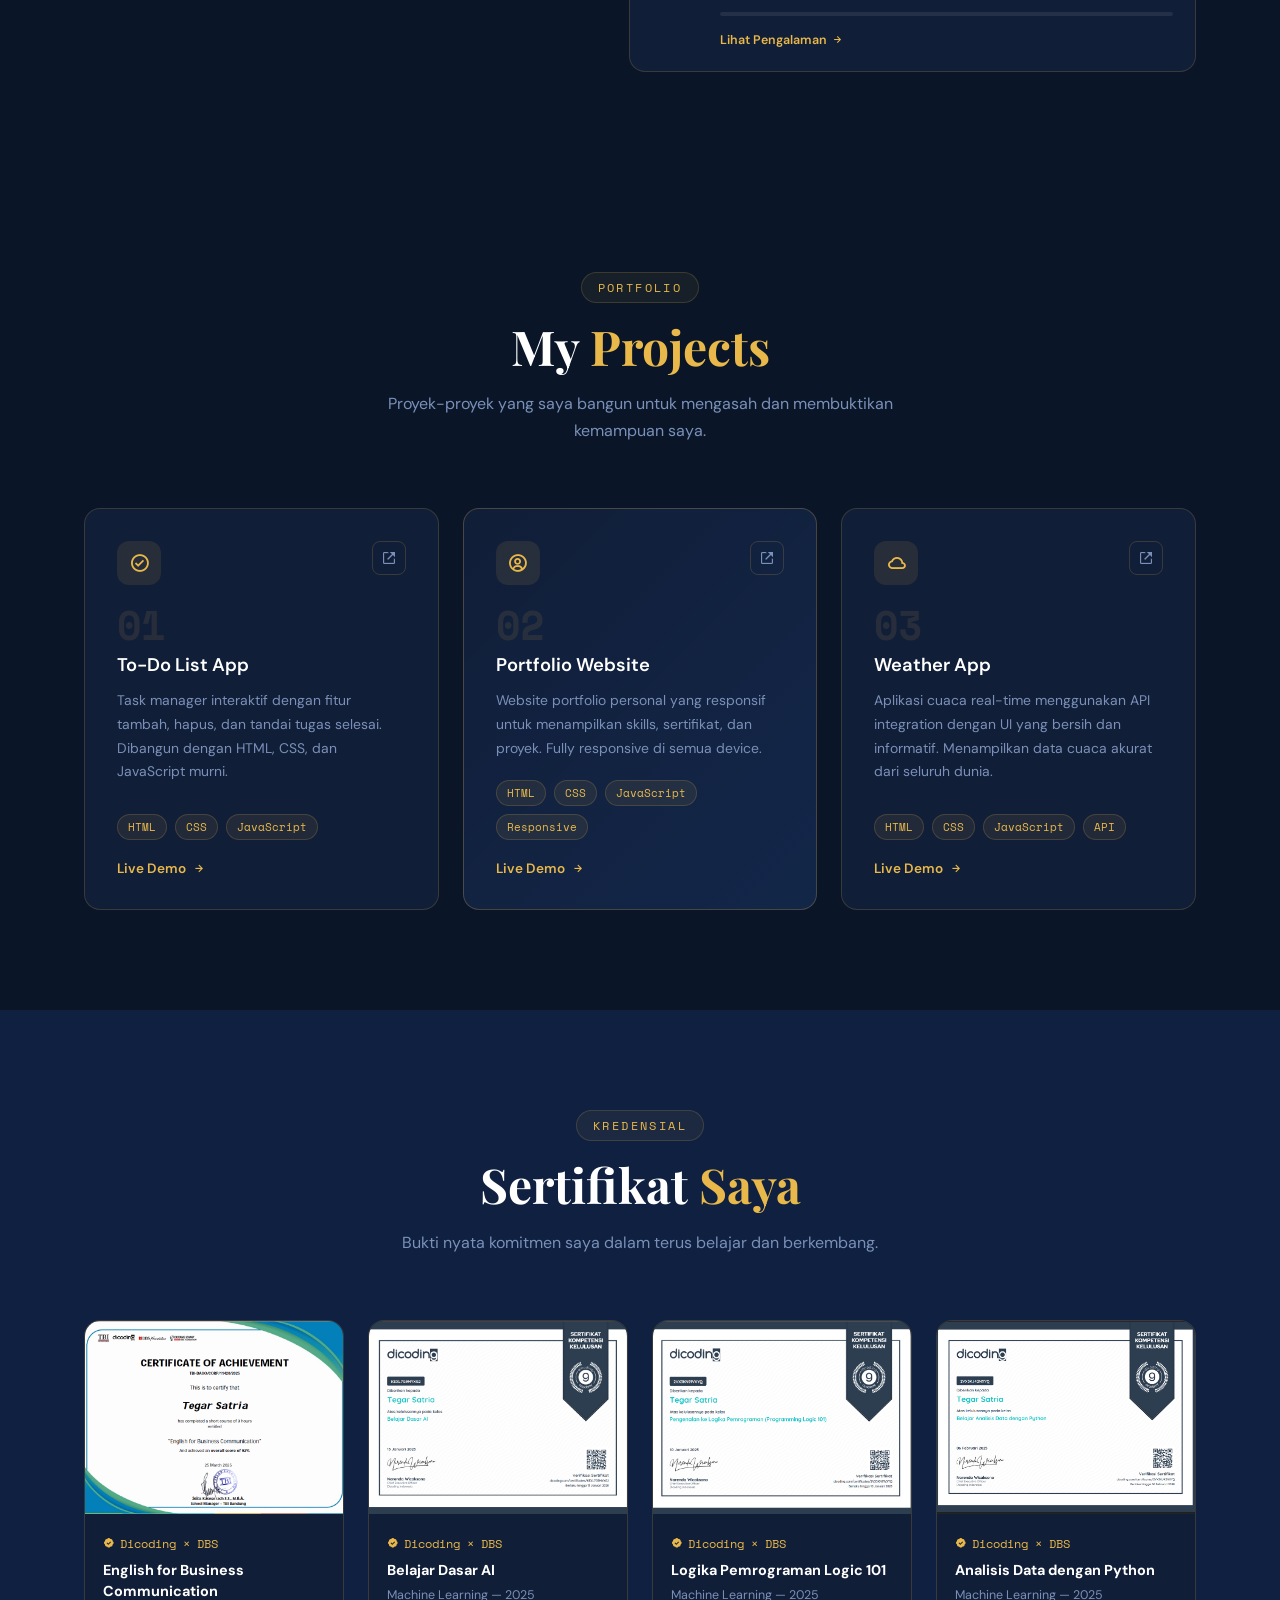
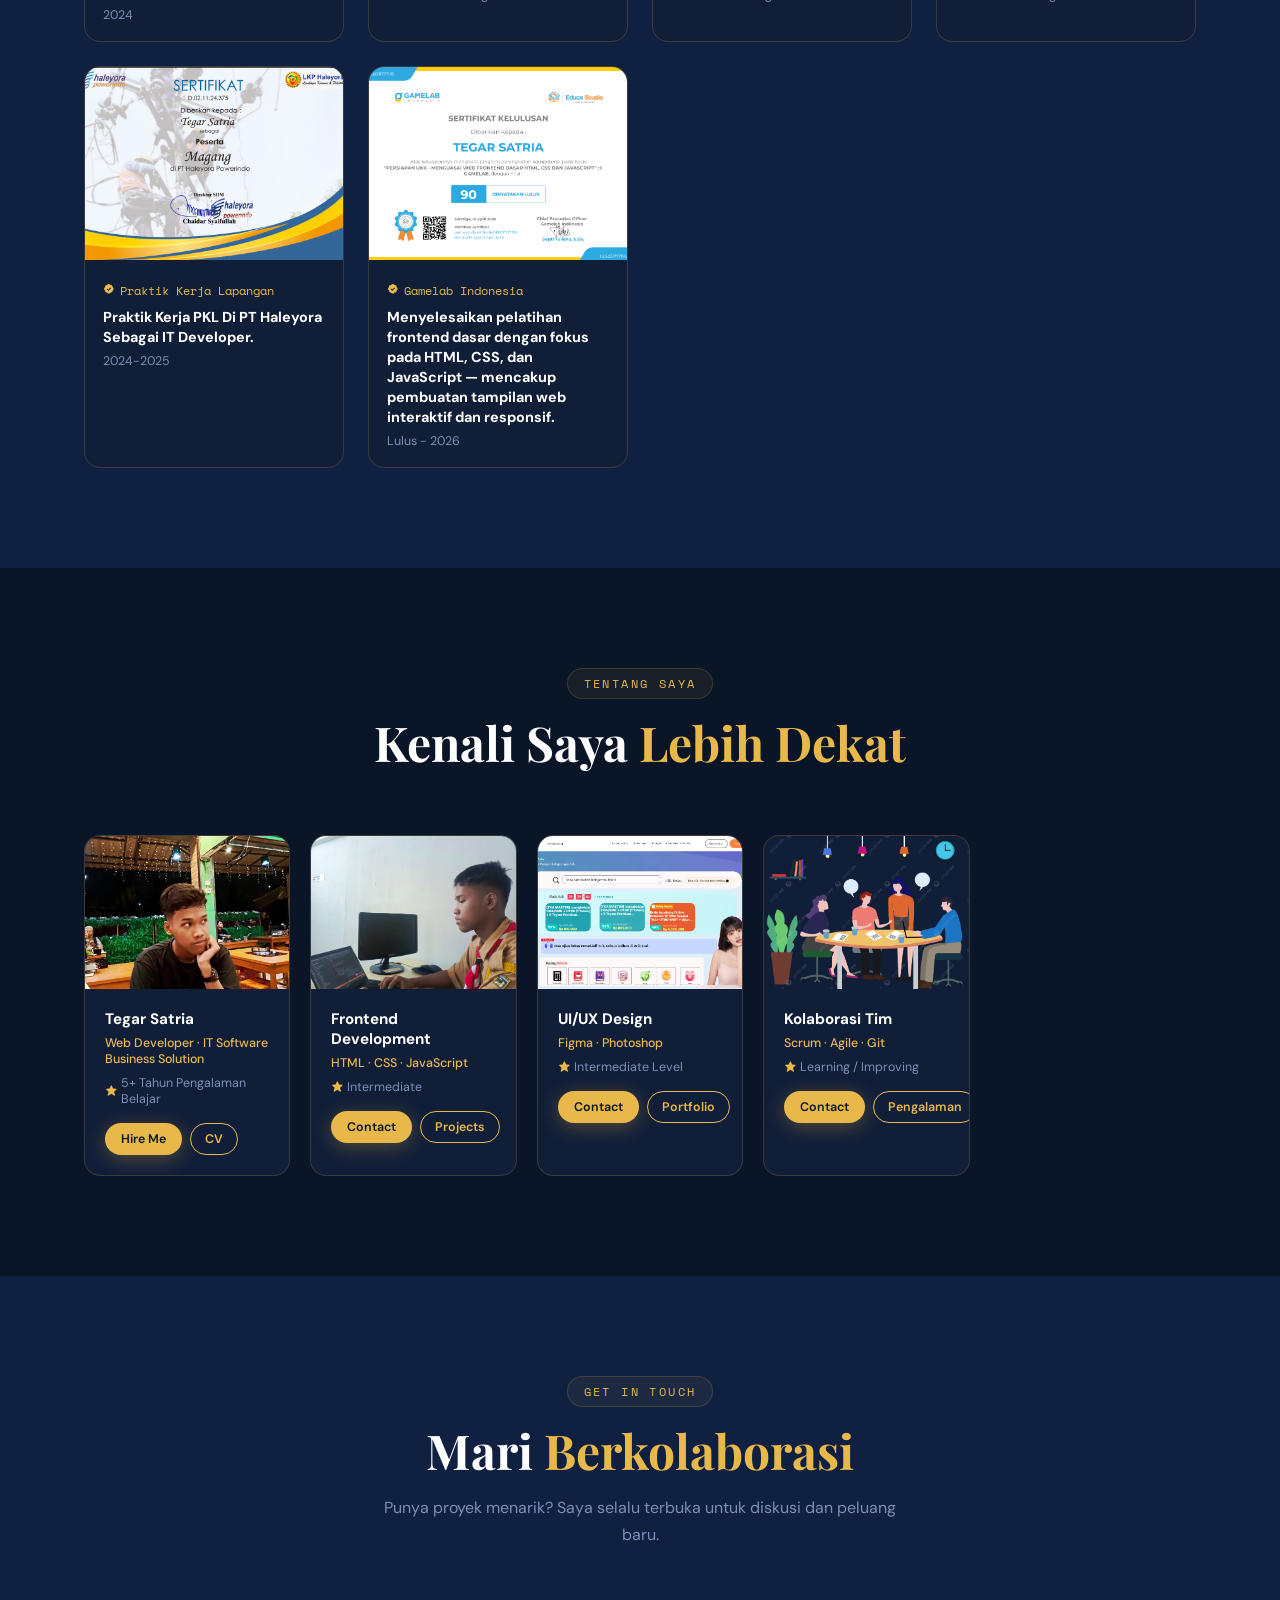
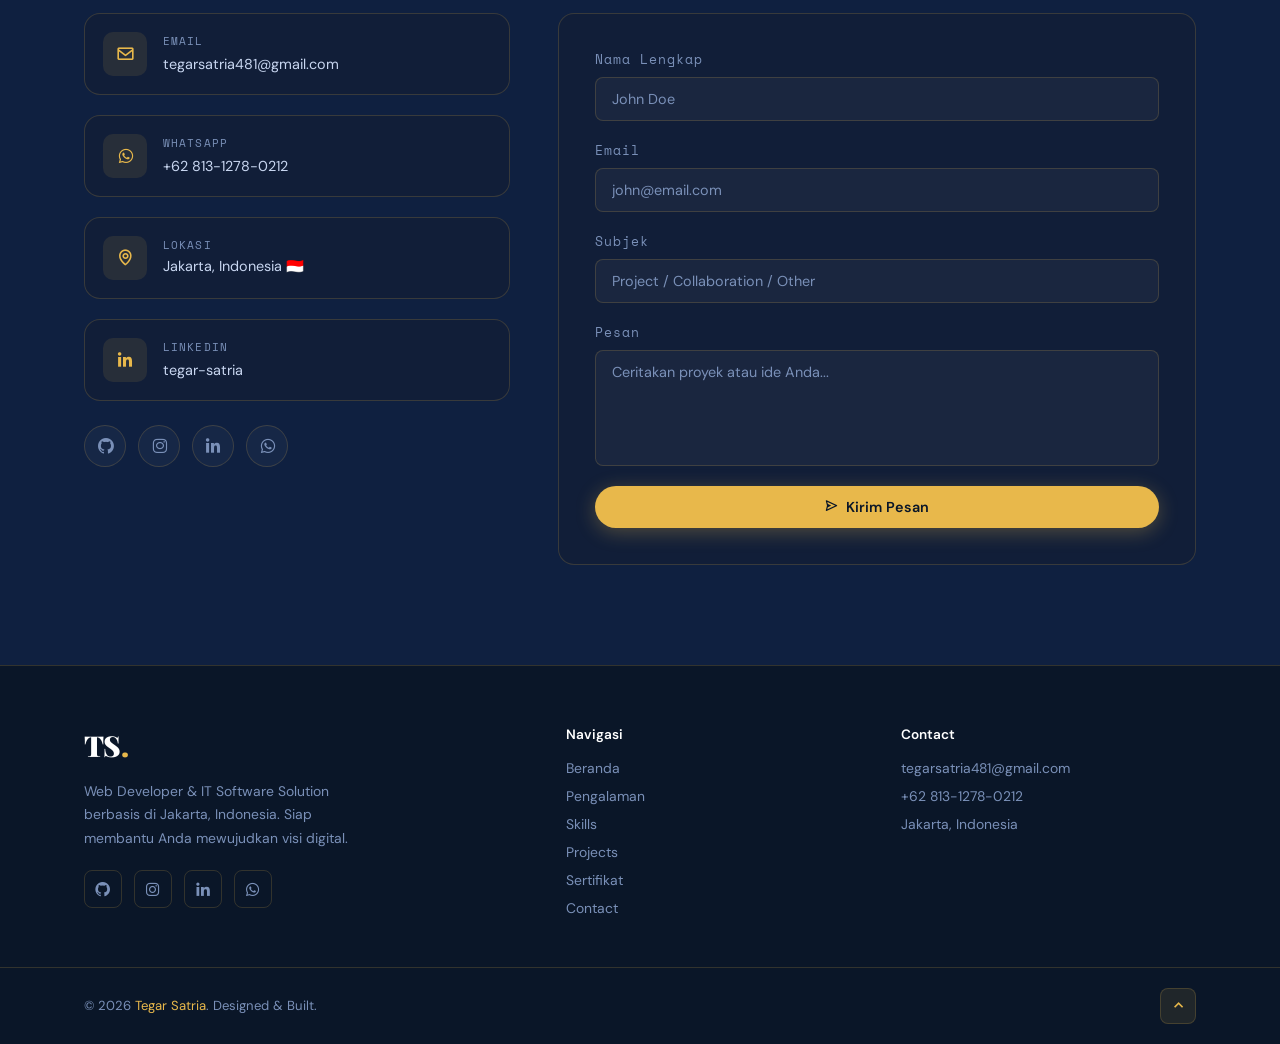
==== commit d97858d4: "Change project count from 4 to 6 in index.html Updated the project count from 4 to 6." ====
--- a/index.html
+++ b/index.html
@@ -101,7 +101,7 @@
           </div>
           <div class="stat-divider"></div>
           <div class="stat">
-            <span class="stat-num">4+</span>
+            <span class="stat-num">6+</span>
             <span class="stat-label">Sertifikat</span>
           </div>
           <div class="stat-divider"></div>
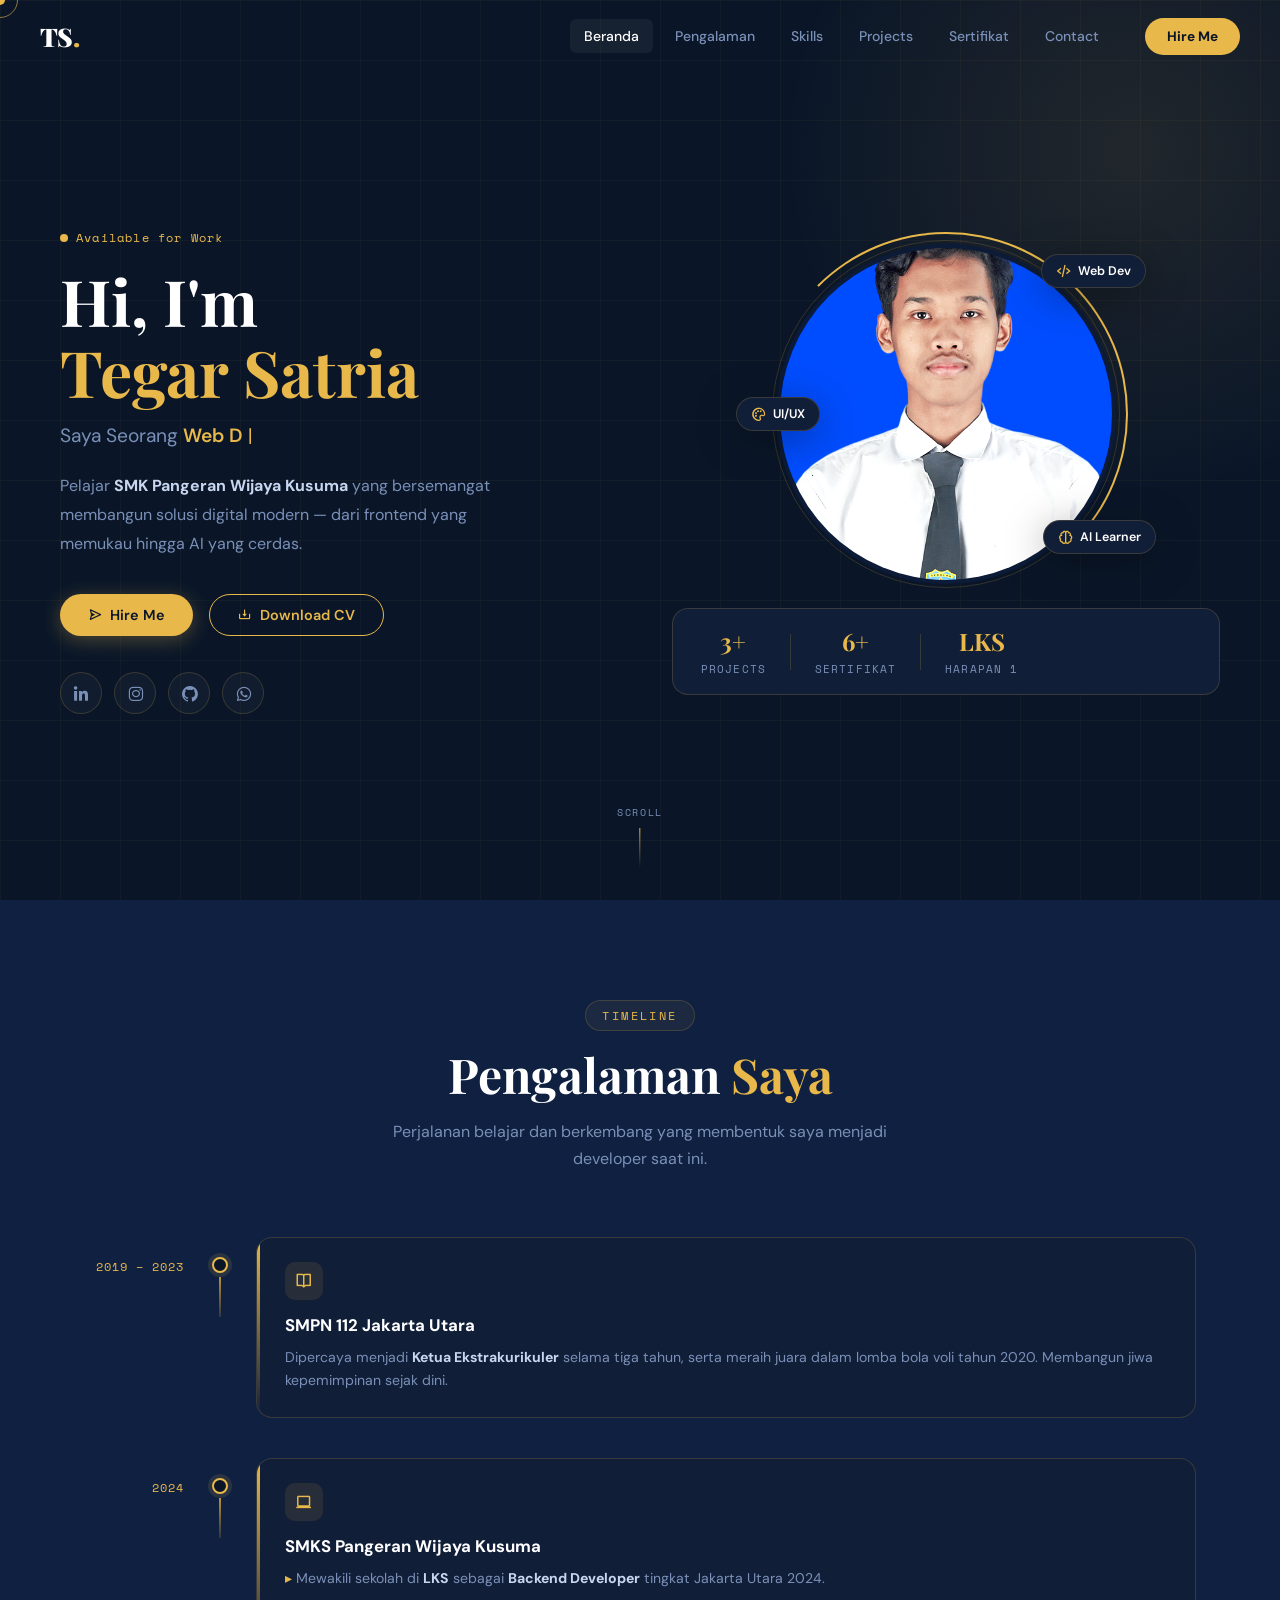
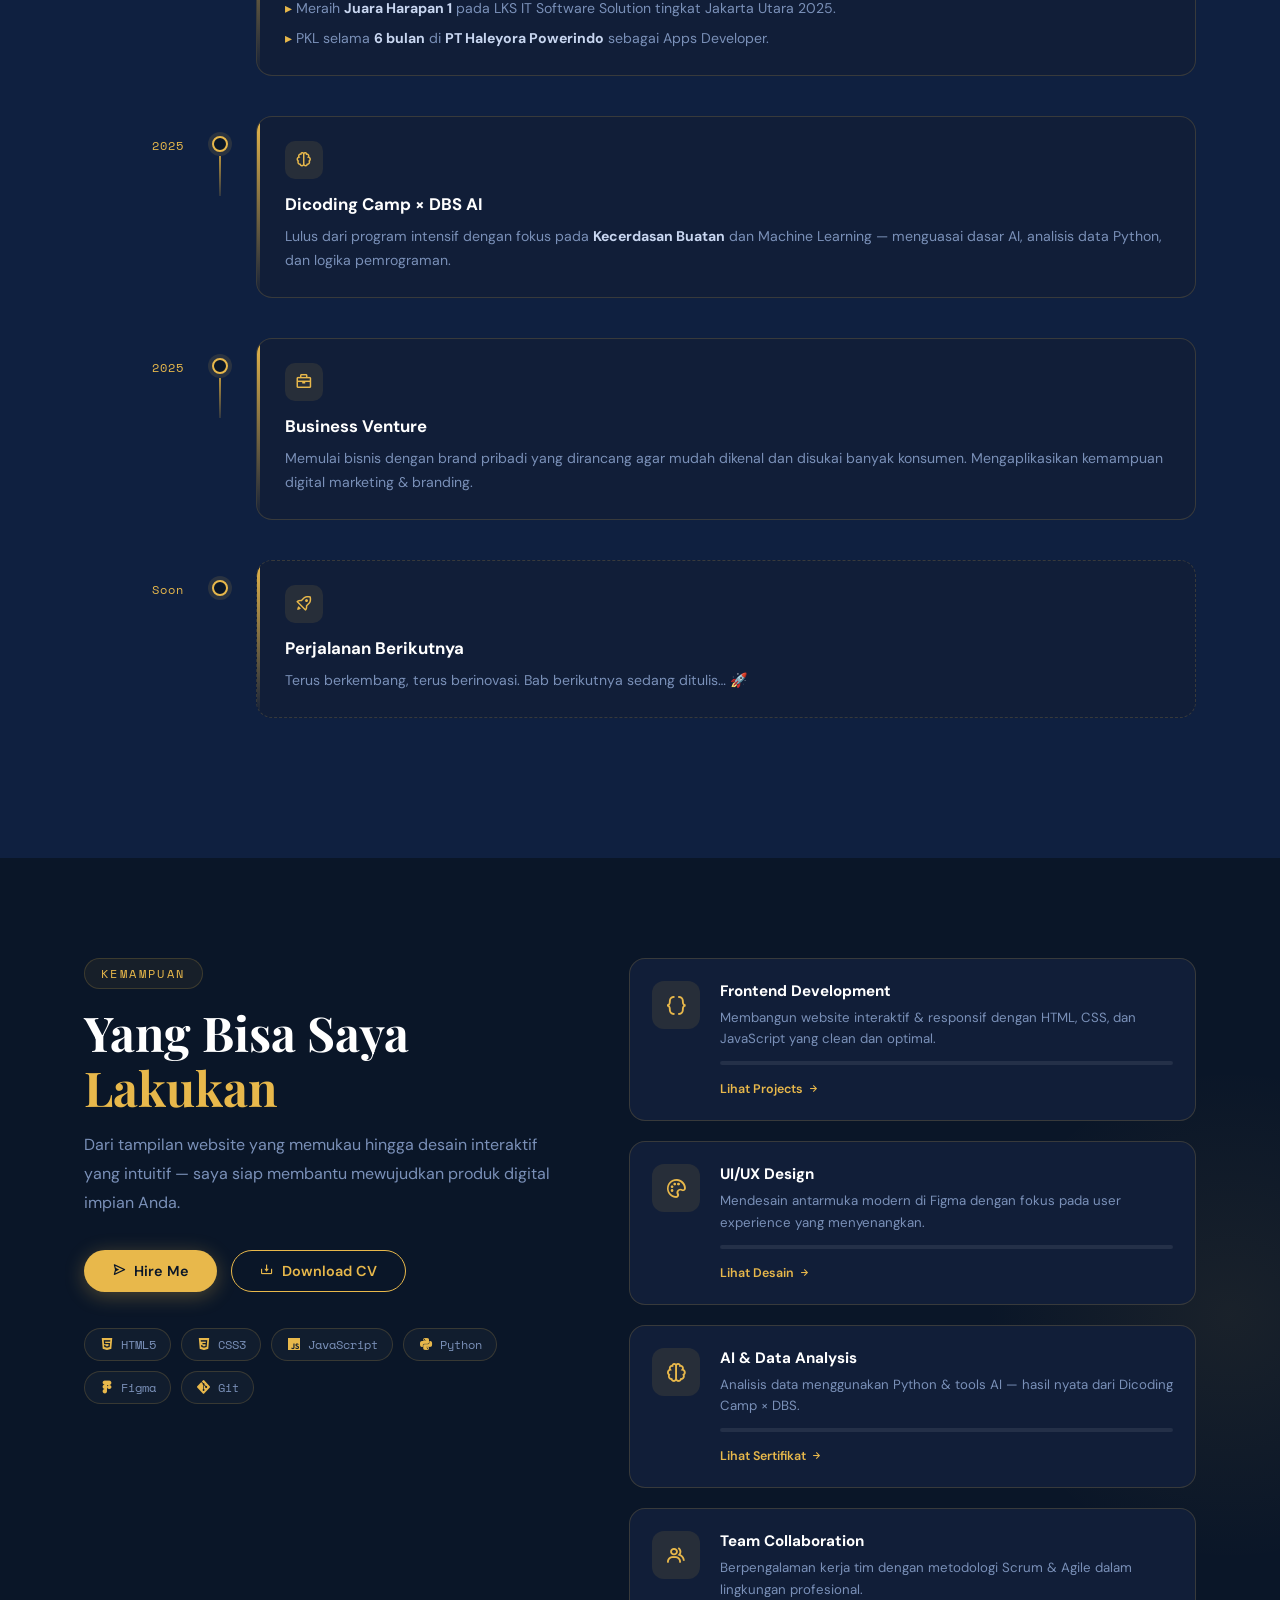
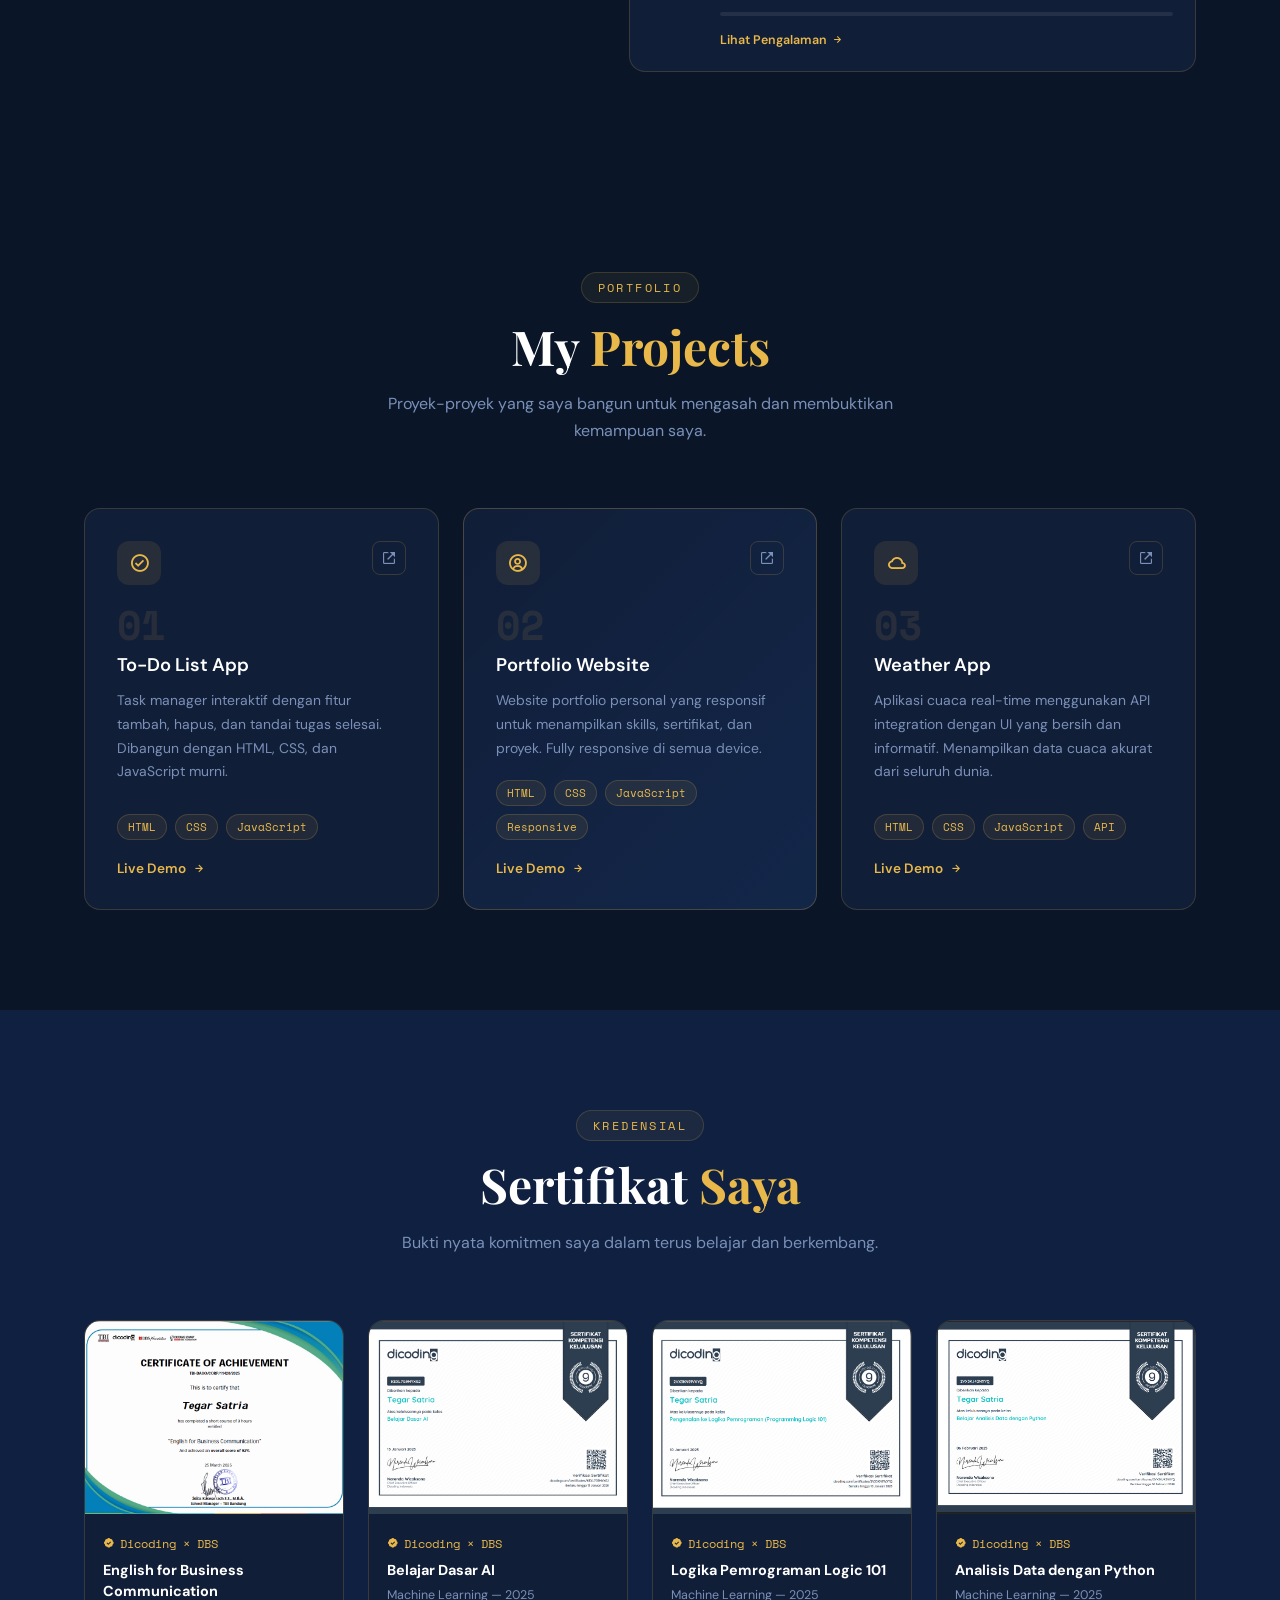
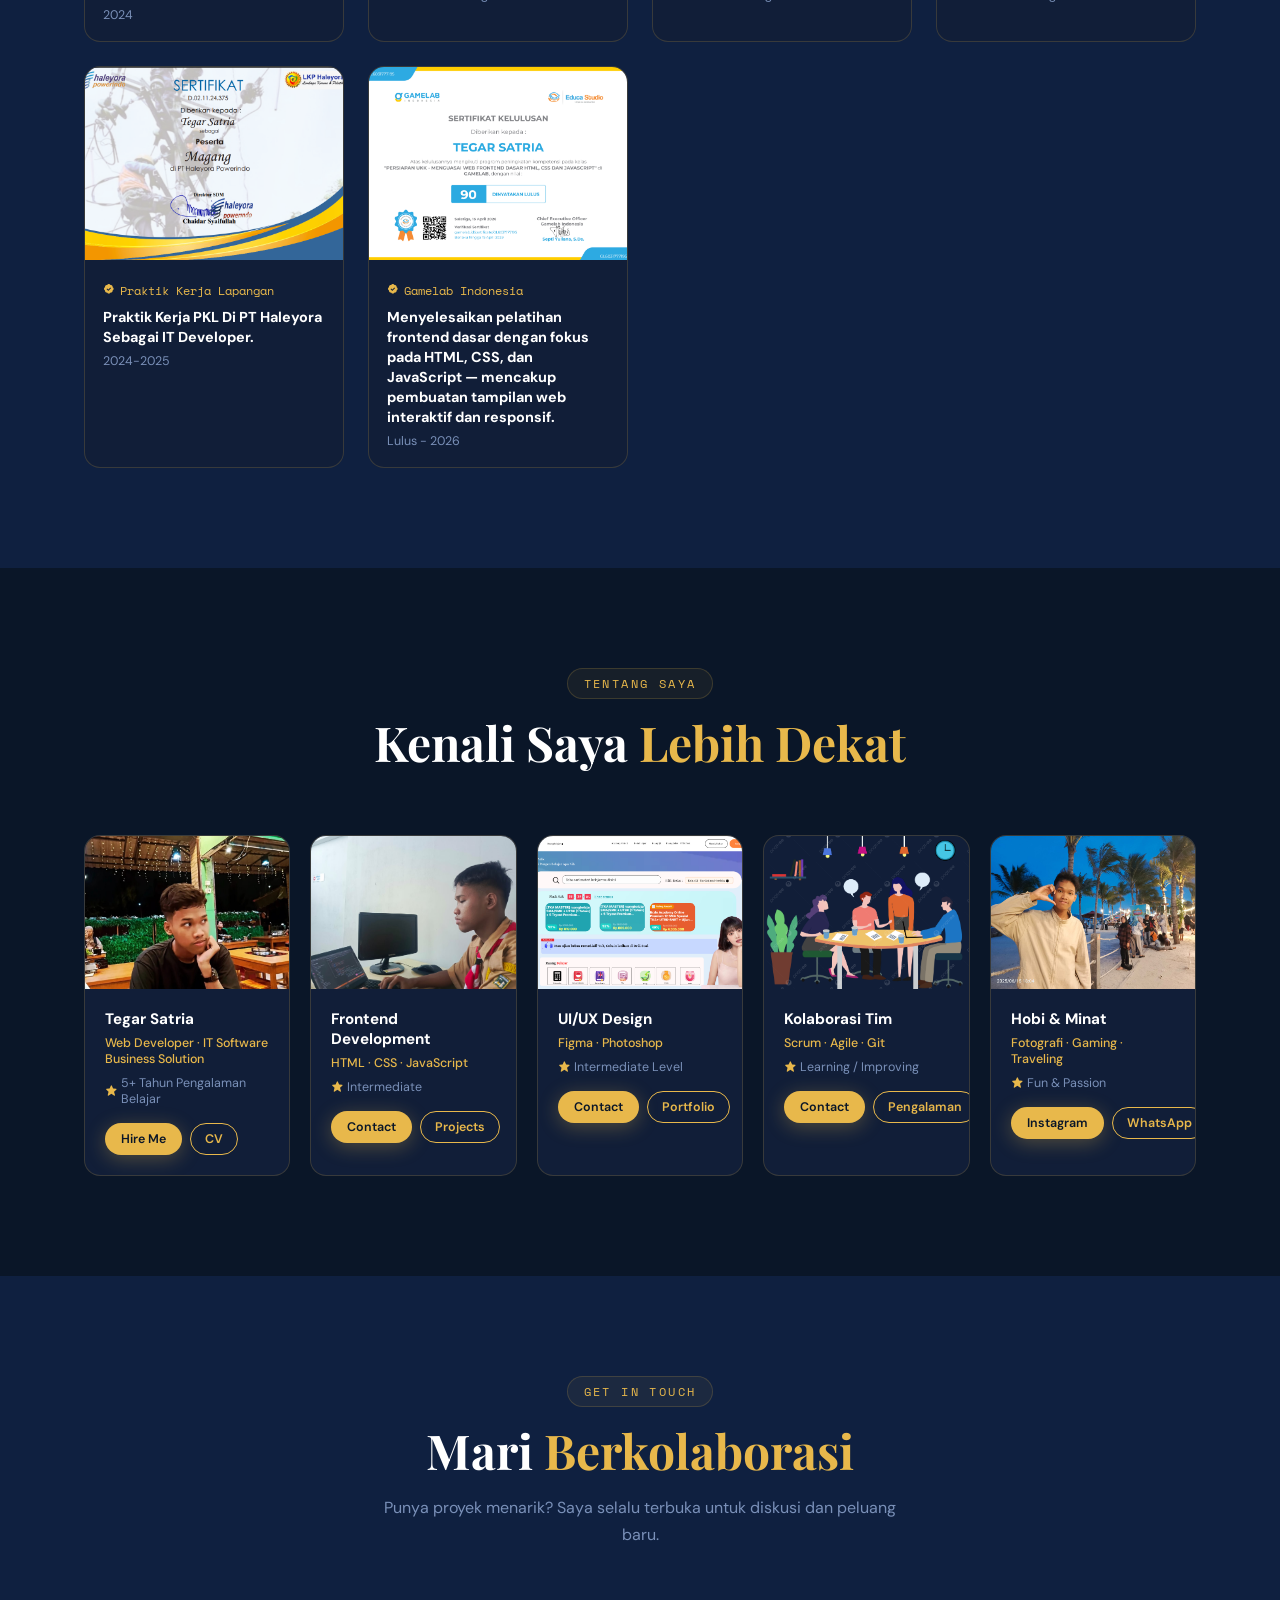
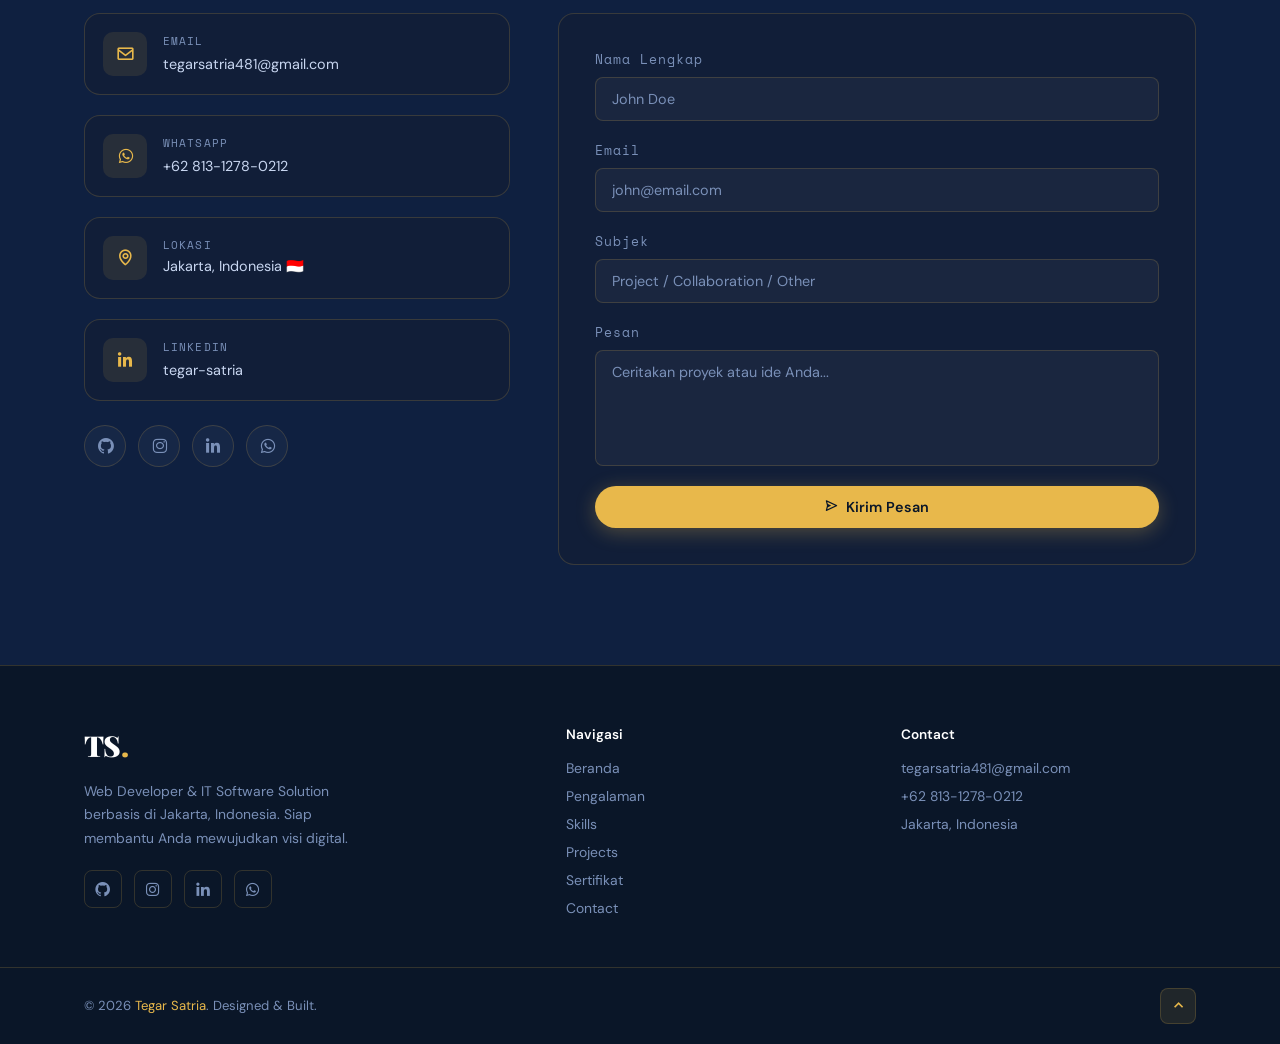
==== commit e0b46739: "Update Weather App link in index.html" ====
--- a/index.html
+++ b/index.html
@@ -11,7 +11,7 @@
   <link rel="icon" type="image/png" href="img/ICON.png" />
   <link rel="stylesheet" href="style.css">
 </head>
-<body>
+<body> 
 
   <!-- ===== CURSOR ===== -->
   <div class="cursor"></div>
@@ -334,7 +334,7 @@
           <div class="proj-top">
             <div class="proj-icon"><i class='bx bx-cloud'></i></div>
             <div class="proj-links">
-              <a href="https://tegarsatriaaa.github.io/Weather apps/" target="_blank" class="proj-link" title="Live Demo"><i class='bx bx-link-external'></i></a>
+              <a href="https://tegarsatriaaa.github.io/Project-Weather/" target="_blank" class="proj-link" title="Live Demo"><i class='bx bx-link-external'></i></a>
             </div>
           </div>
           <div class="proj-num">03</div>
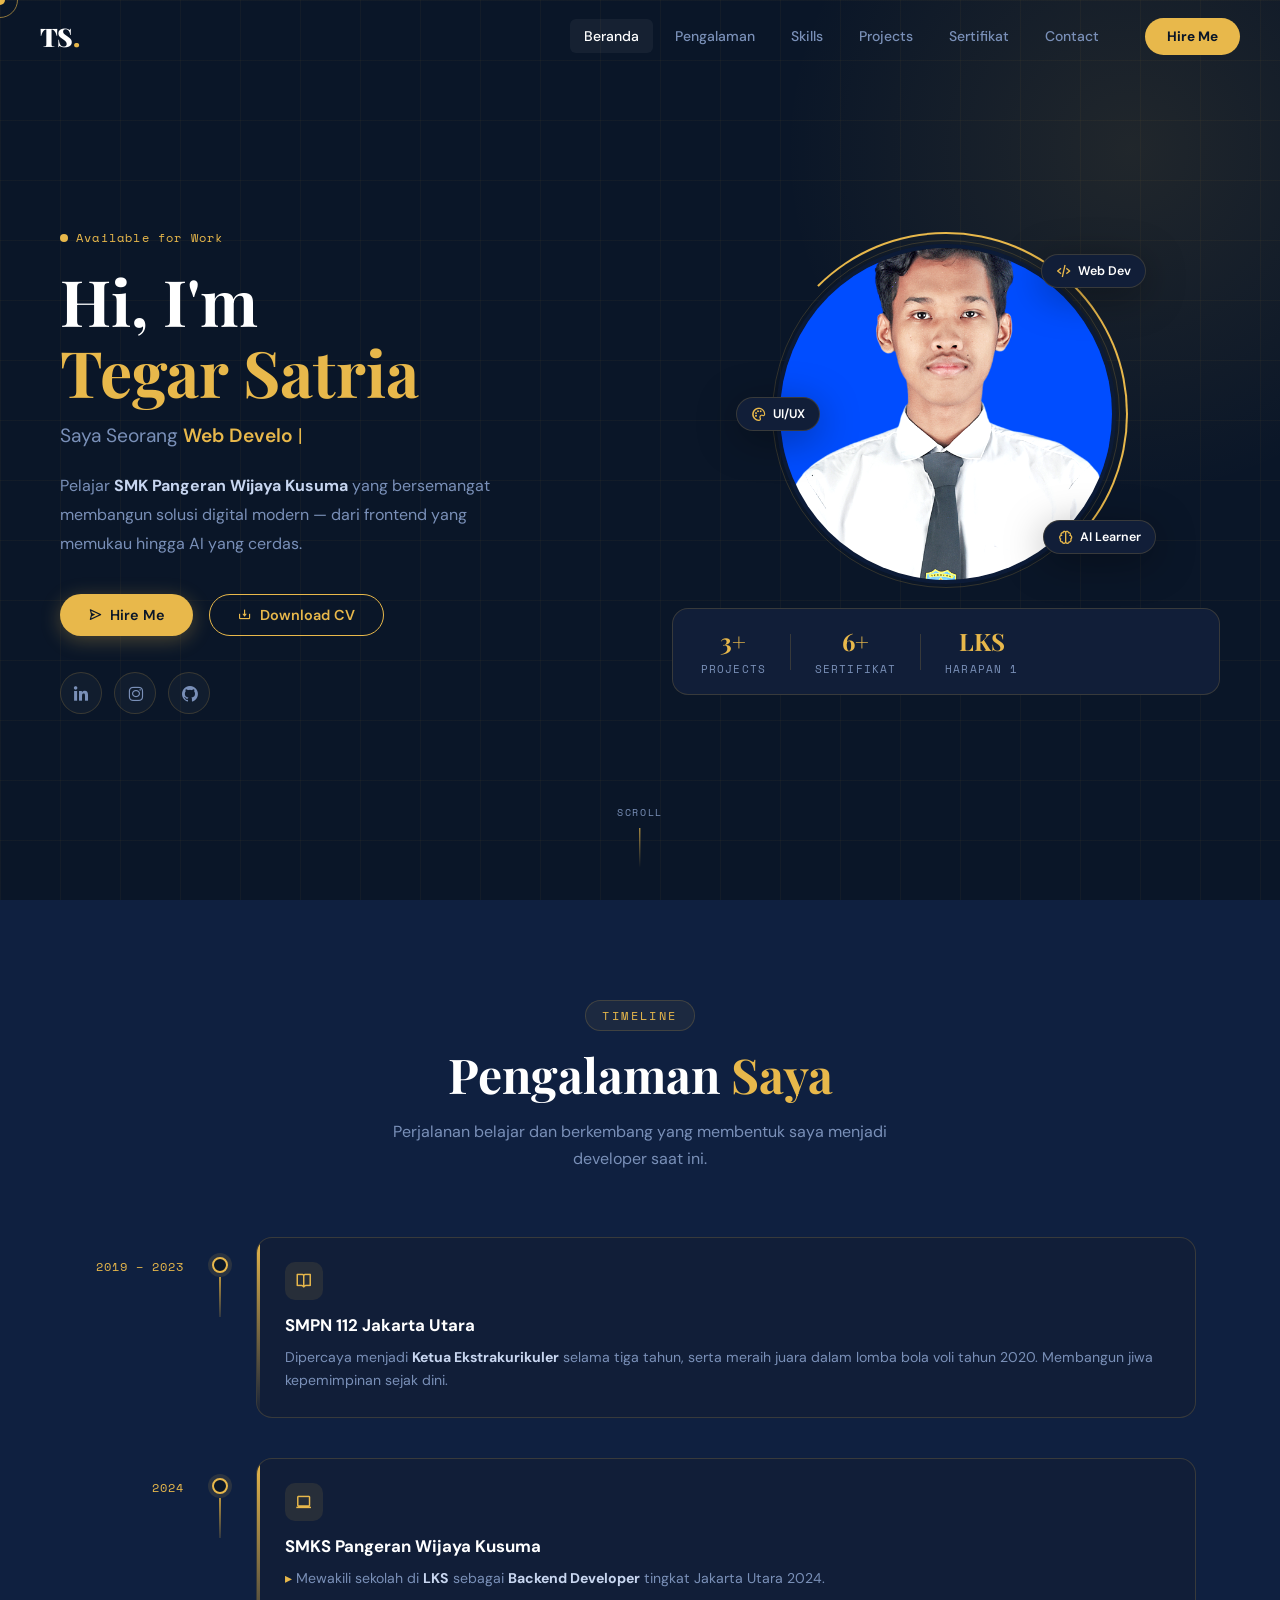
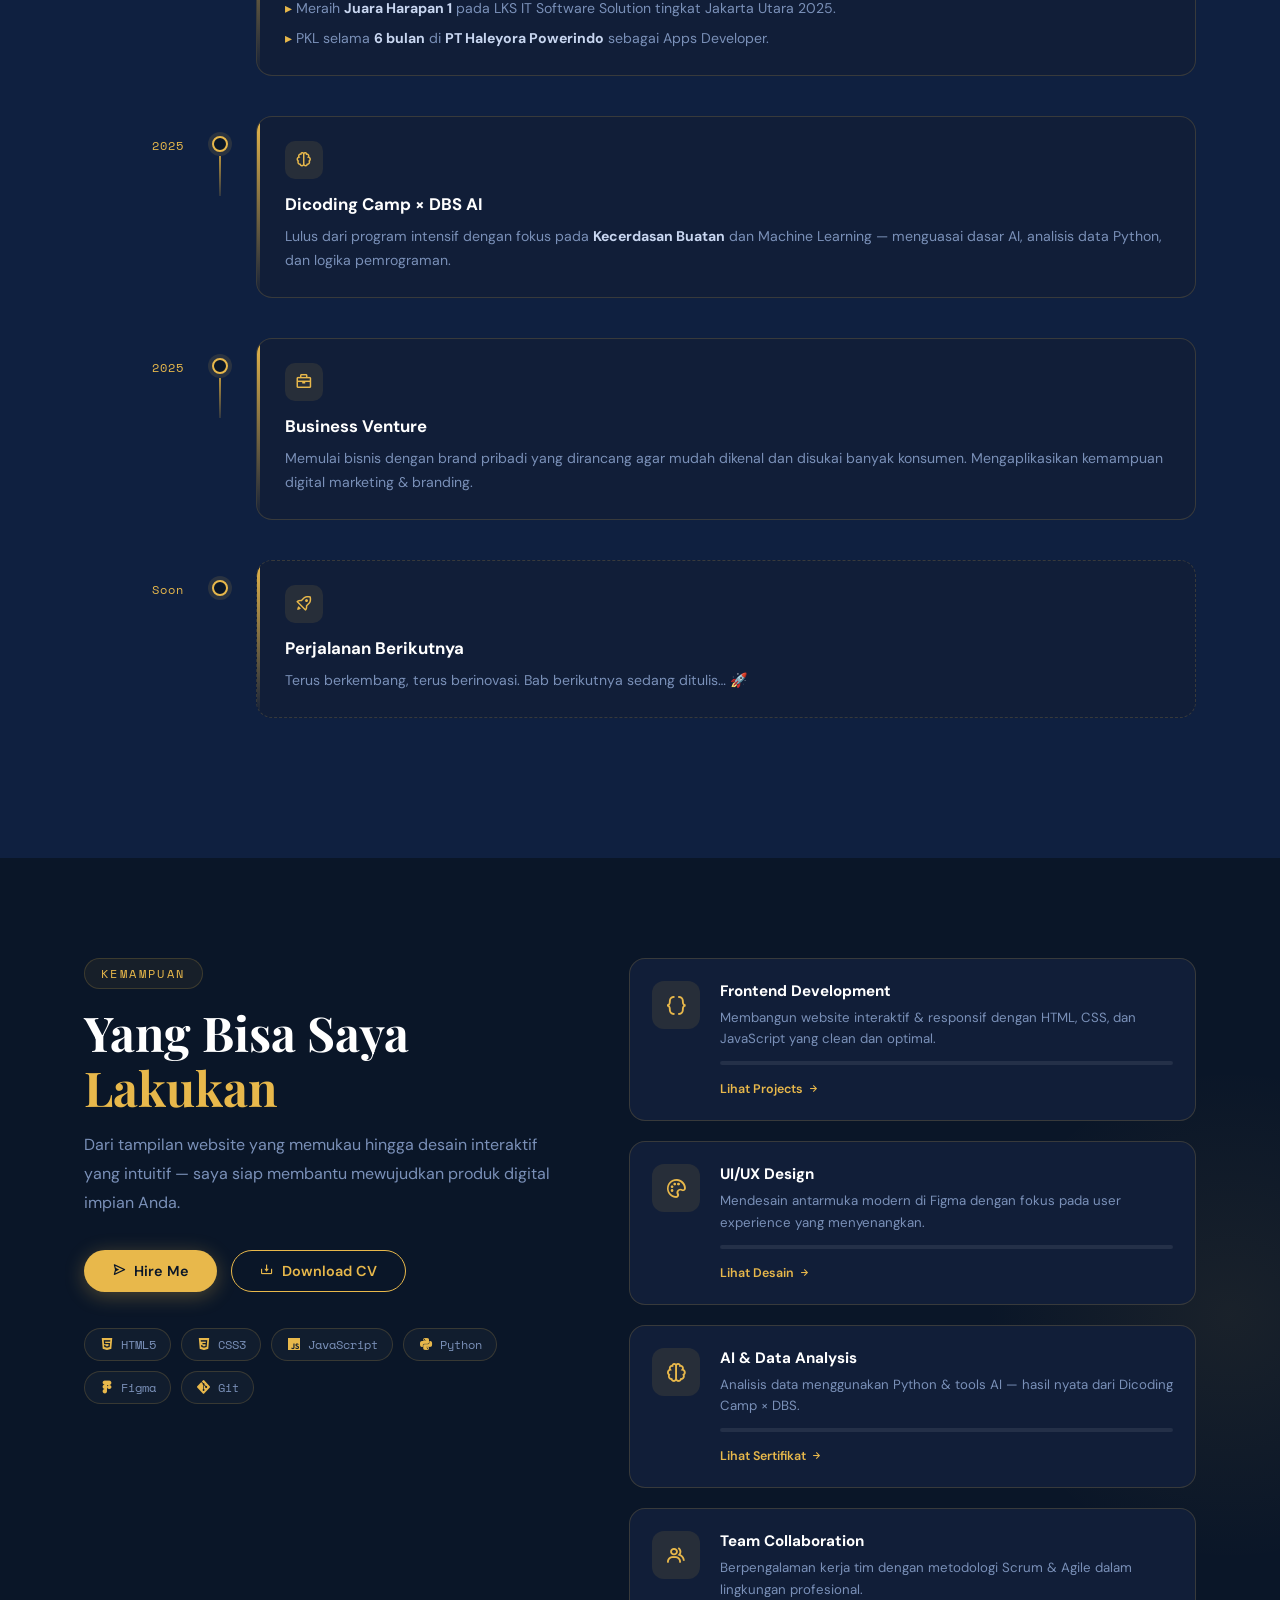
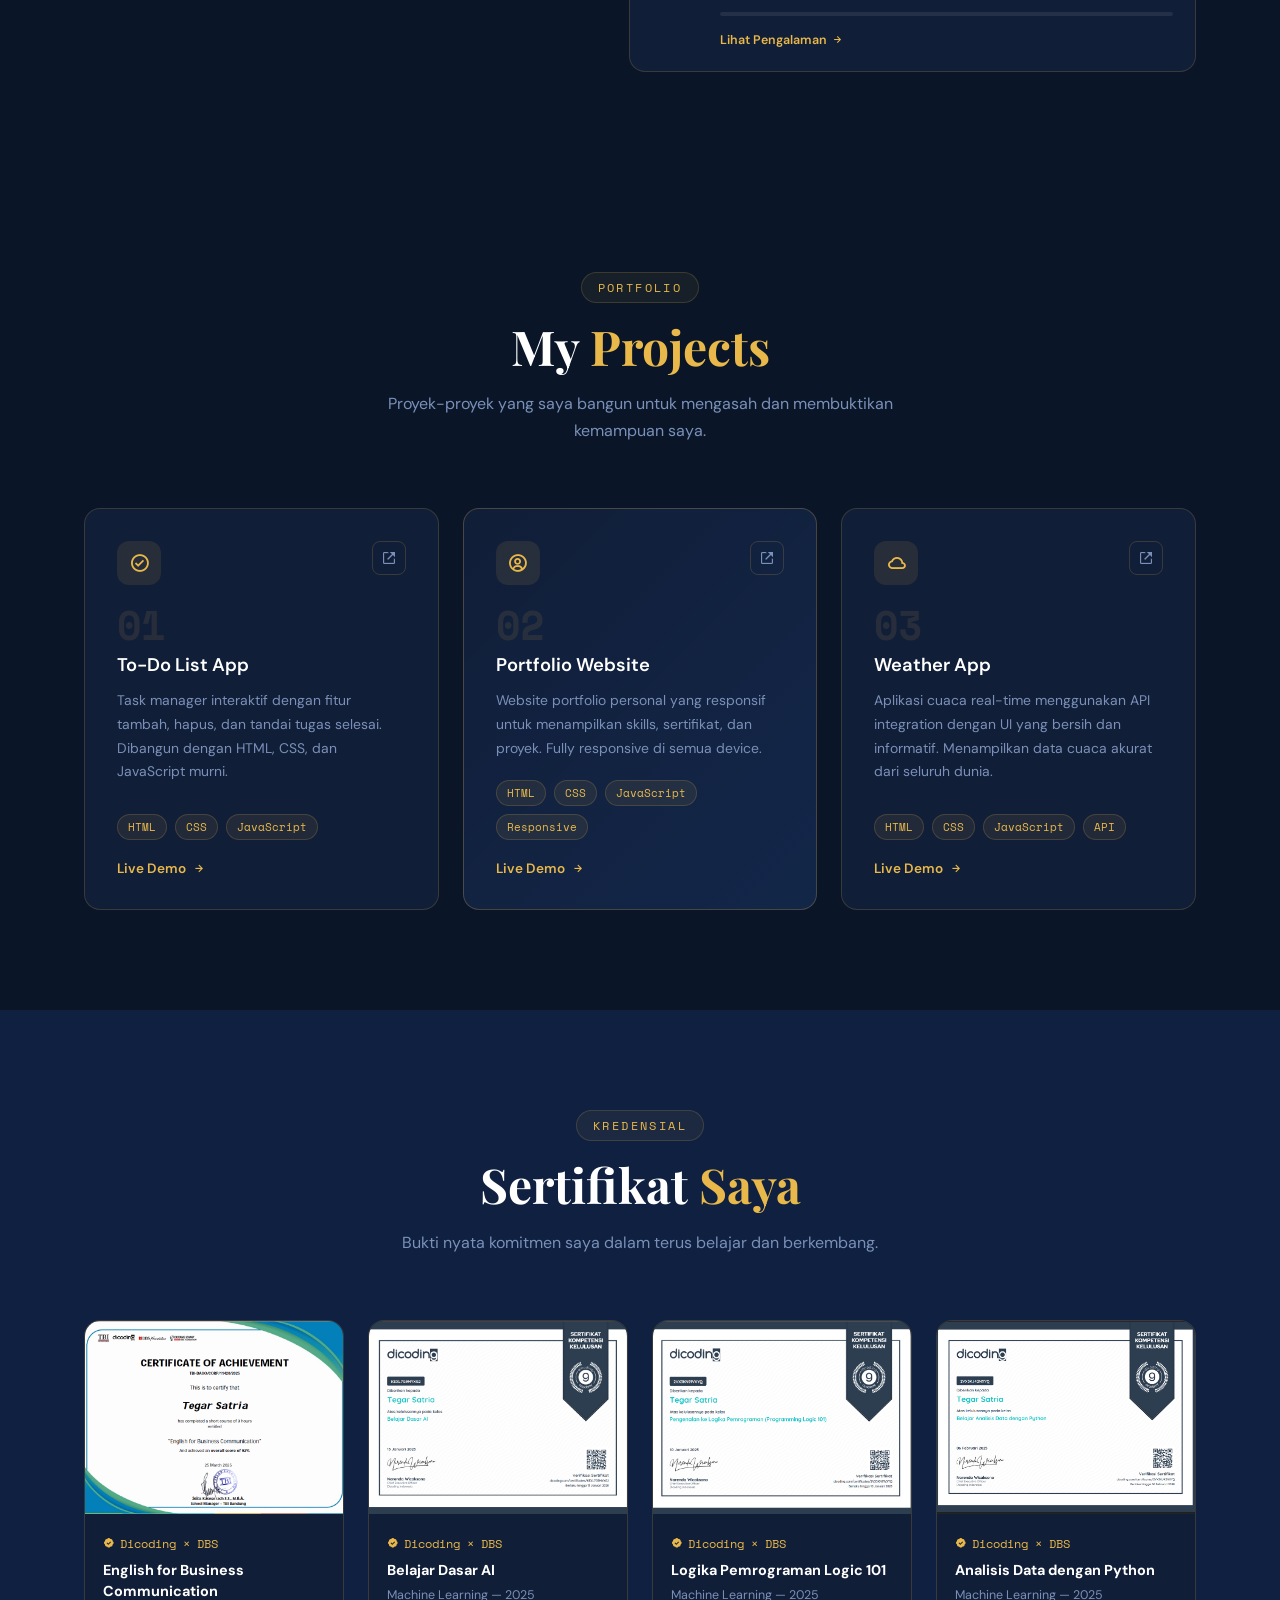
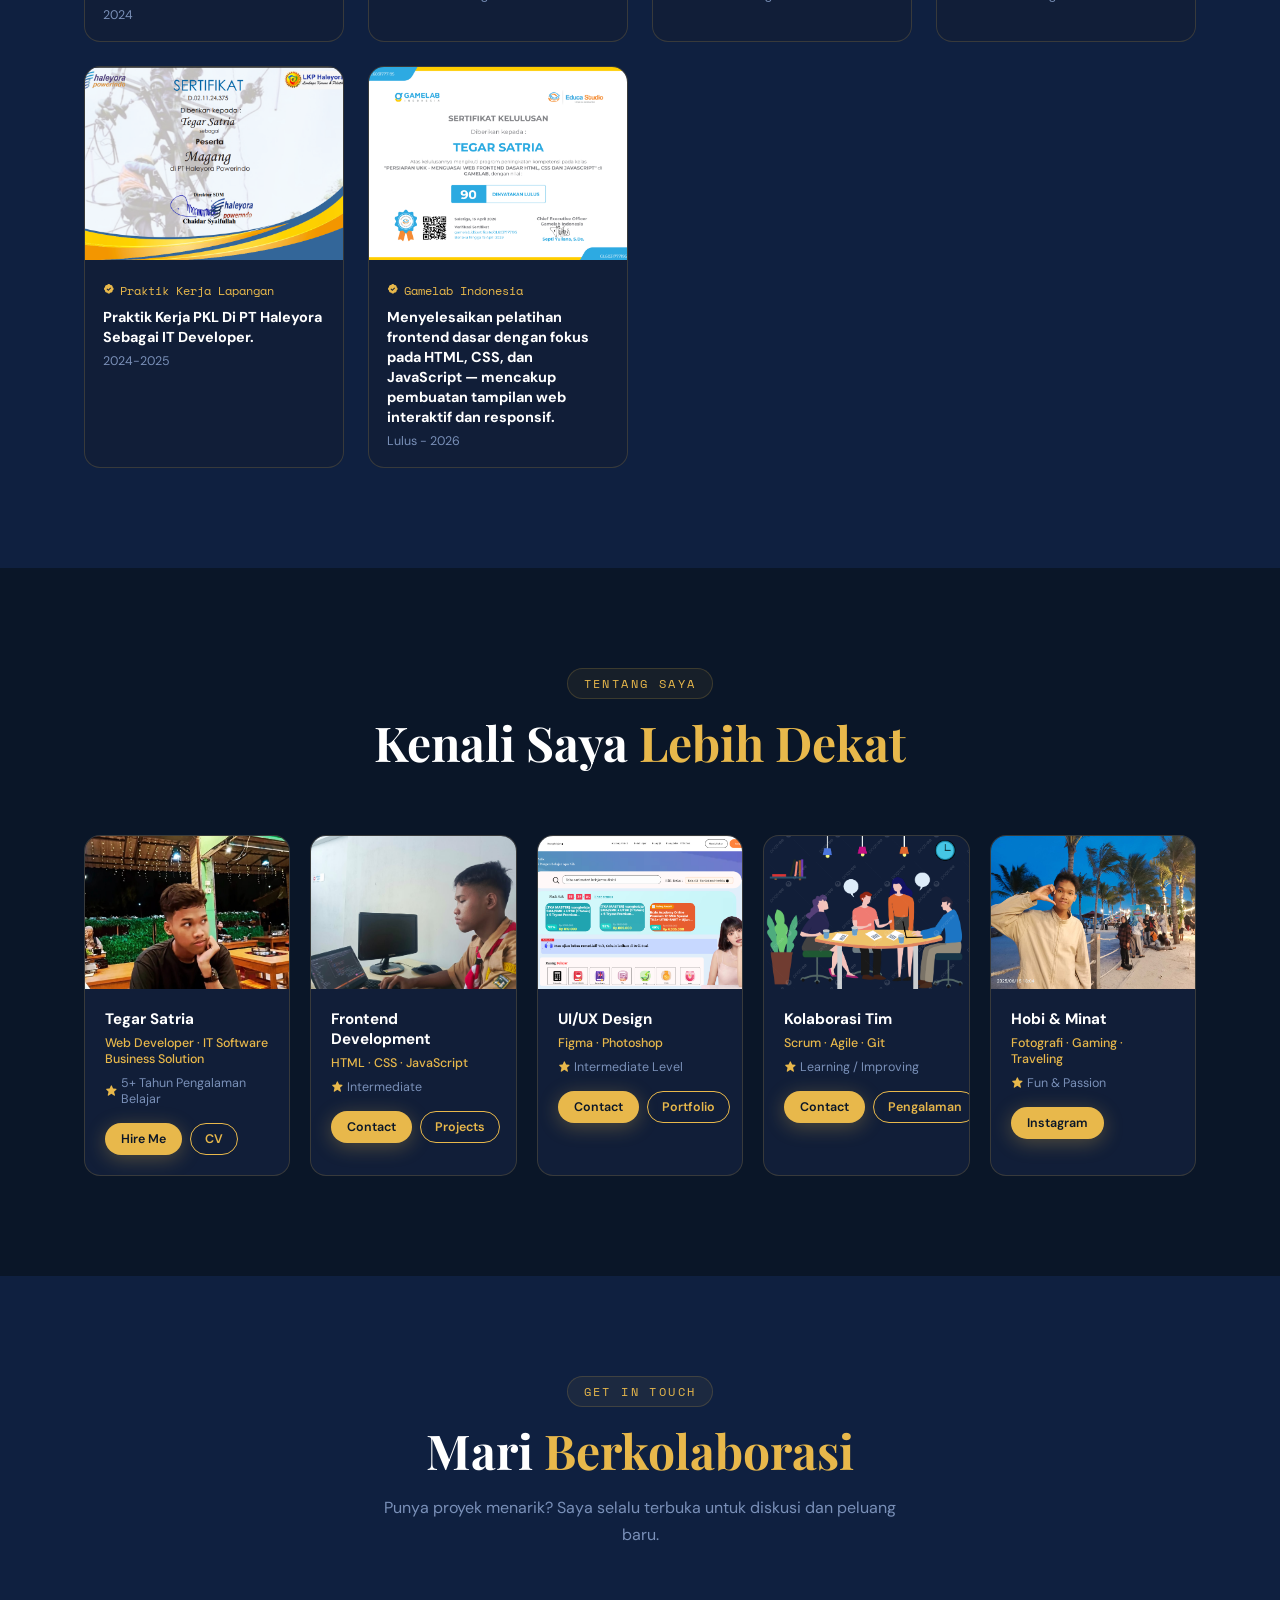
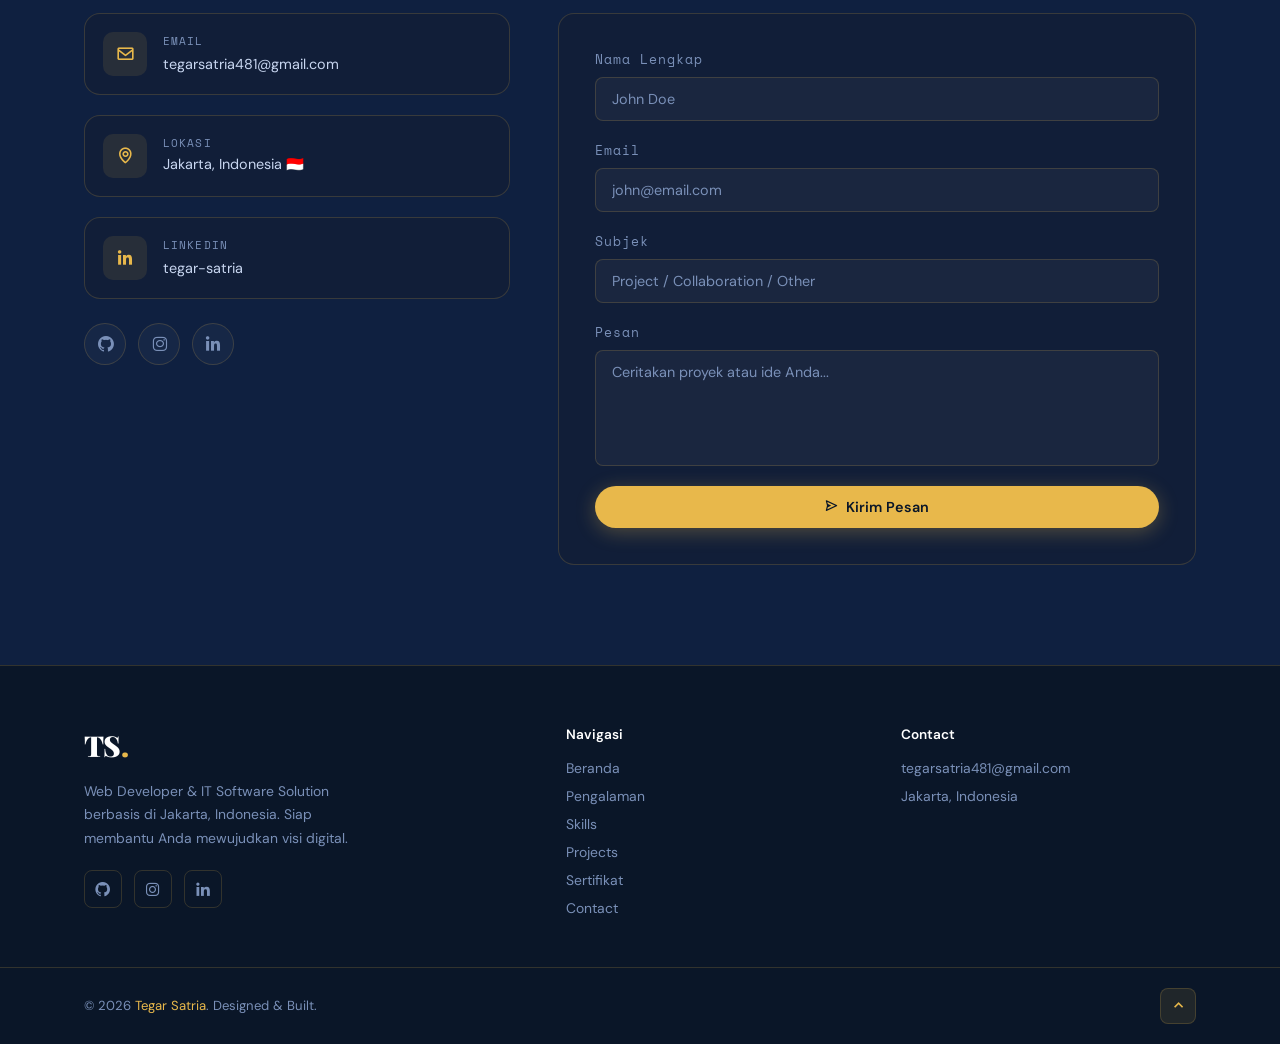
==== commit 13ac25ff: "Remove WhatsApp links from index.html Removed WhatsApp links from various sections of the HTML." ====
--- a/index.html
+++ b/index.html
@@ -71,9 +71,9 @@
           <a href="https://github.com/TegarSatriaaa" target="_blank" class="social-link" aria-label="GitHub">
             <i class='bx bxl-github'></i>
           </a>
-          <a href="https://wa.me/6281312780212" target="_blank" class="social-link" aria-label="WhatsApp">
+          <!-- <a href="https://wa.me/6281312780212" target="_blank" class="social-link" aria-label="WhatsApp">
             <i class='bx bxl-whatsapp'></i>
-          </a>
+          </a> -->
         </div>
       </div>
       <div class="hero-visual">
@@ -526,7 +526,7 @@
             <p class="about-exp"><i class='bx bxs-star'></i> Fun & Passion</p>
             <div class="about-card-actions">
               <a href="https://instagram.com/tyooouw" target="_blank" class="btn-primary">Instagram</a>
-              <a href="https://wa.me/6281312780212" target="_blank" class="btn-outline">WhatsApp</a>
+              <!-- <a href="https://wa.me/6281312780212" target="_blank" class="btn-outline">WhatsApp</a> -->
             </div>
           </div>
         </div>
@@ -551,13 +551,13 @@
               <a href="mailto:tegarsatria481@gmail.com">tegarsatria481@gmail.com</a>
             </div>
           </div>
-          <div class="contact-item">
+          <!-- <div class="contact-item">
             <div class="contact-icon"><i class='bx bxl-whatsapp'></i></div>
             <div>
               <span>WhatsApp</span>
               <a href="https://wa.me/6281312780212" target="_blank">+62 813-1278-0212</a>
             </div>
-          </div>
+          </div> -->
           <div class="contact-item">
             <div class="contact-icon"><i class='bx bx-map'></i></div>
             <div>
@@ -576,7 +576,7 @@
             <a href="https://github.com/TegarSatriaaa" target="_blank" class="social-link"><i class='bx bxl-github'></i></a>
             <a href="https://www.instagram.com/tyooouw/" target="_blank" class="social-link"><i class='bx bxl-instagram'></i></a>
             <a href="https://www.linkedin.com/in/tegar-satria-814303299/" target="_blank" class="social-link"><i class='bx bxl-linkedin'></i></a>
-            <a href="https://wa.me/6281312780212" target="_blank" class="social-link"><i class='bx bxl-whatsapp'></i></a>
+            <!-- <a href="https://wa.me/6281312780212" target="_blank" class="social-link"><i class='bx bxl-whatsapp'></i></a> -->
           </div>
         </div>
         <form class="contact-form reveal" id="contactForm">
@@ -615,7 +615,7 @@
             <a href="https://github.com/TegarSatriaaa" target="_blank"><i class='bx bxl-github'></i></a>
             <a href="https://www.instagram.com/tyooouw/" target="_blank"><i class='bx bxl-instagram'></i></a>
             <a href="https://www.linkedin.com/in/tegar-satria-814303299/" target="_blank"><i class='bx bxl-linkedin'></i></a>
-            <a href="https://wa.me/6281312780212" target="_blank"><i class='bx bxl-whatsapp'></i></a>
+            <!-- <a href="https://wa.me/6281312780212" target="_blank"><i class='bx bxl-whatsapp'></i></a> -->
           </div>
         </div>
         <div class="footer-links">
@@ -630,7 +630,7 @@
         <div class="footer-links">
           <h4>Contact</h4>
           <a href="mailto:tegarsatria481@gmail.com">tegarsatria481@gmail.com</a>
-          <a href="https://wa.me/6281312780212" target="_blank">+62 813-1278-0212</a>
+          <!-- <a href="https://wa.me/6281312780212" target="_blank">+62 813-1278-0212</a> -->
           <p>Jakarta, Indonesia</p>
         </div>
       </div>
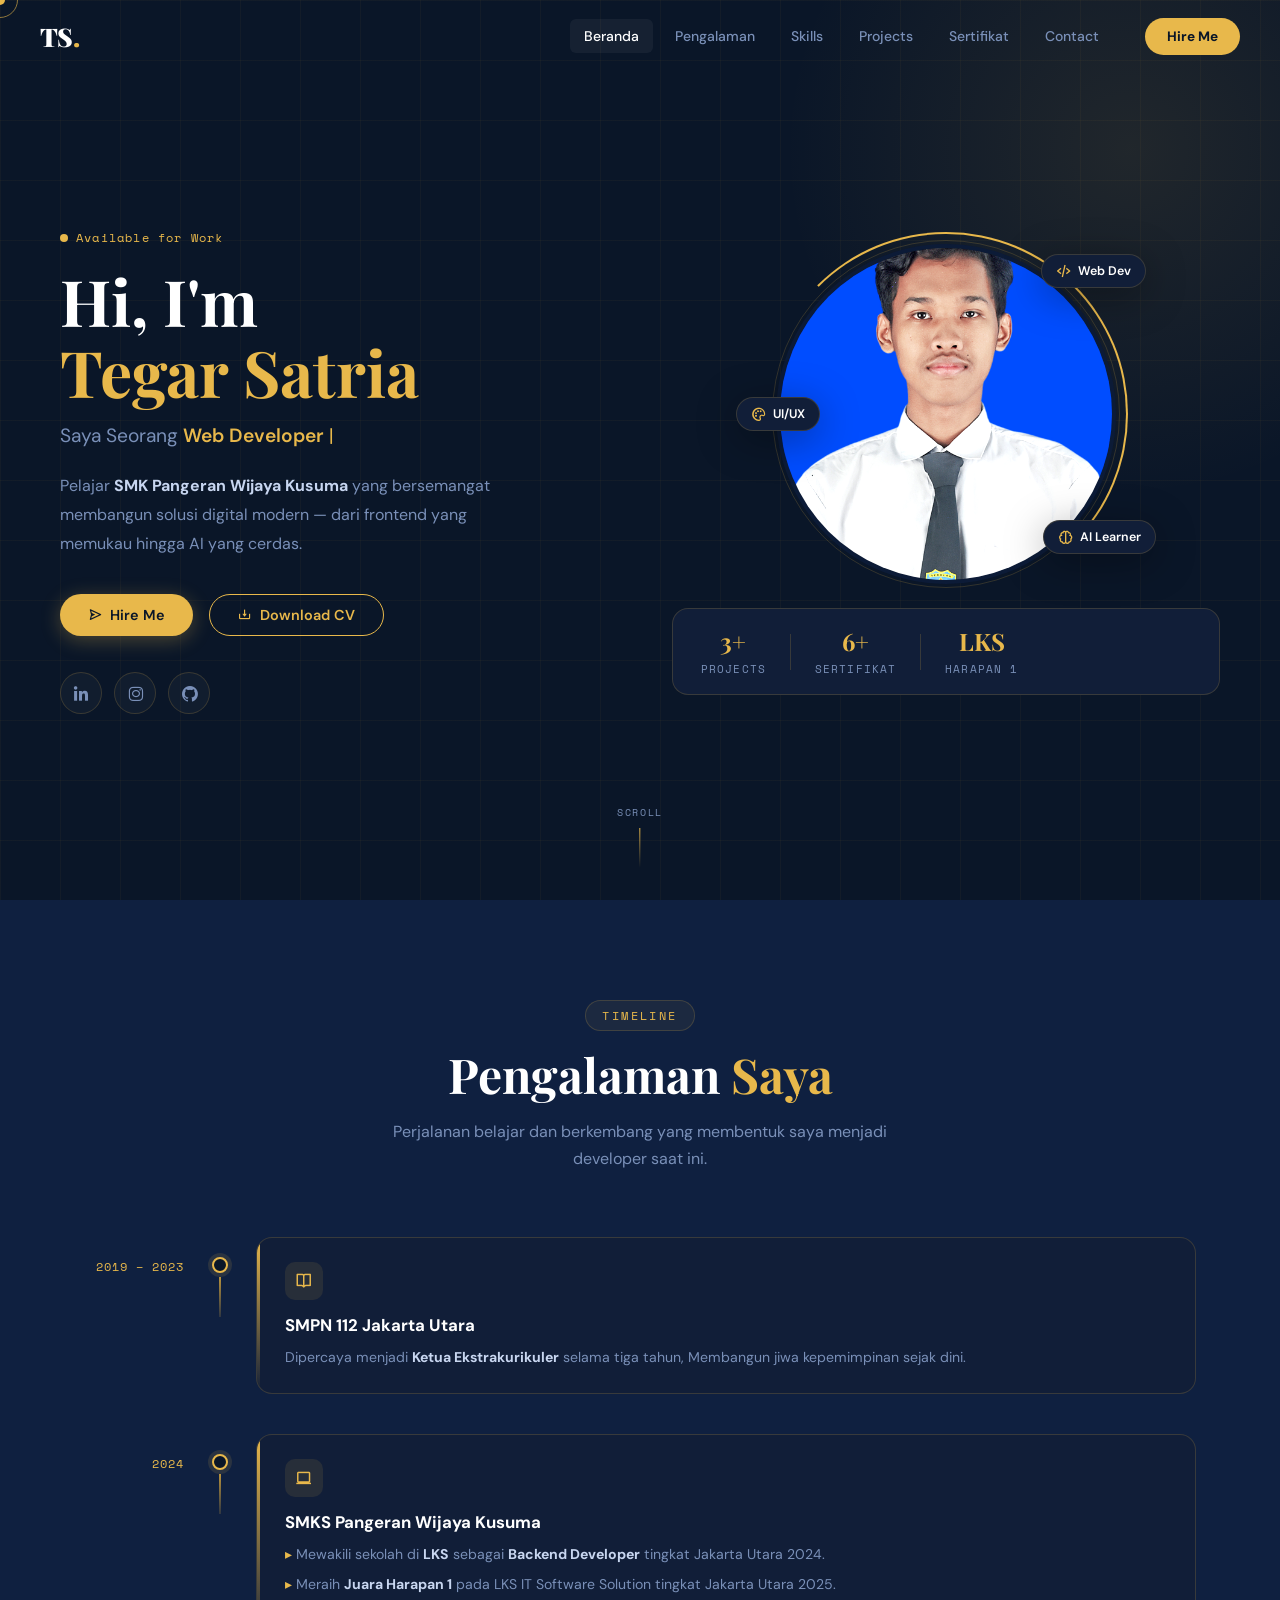
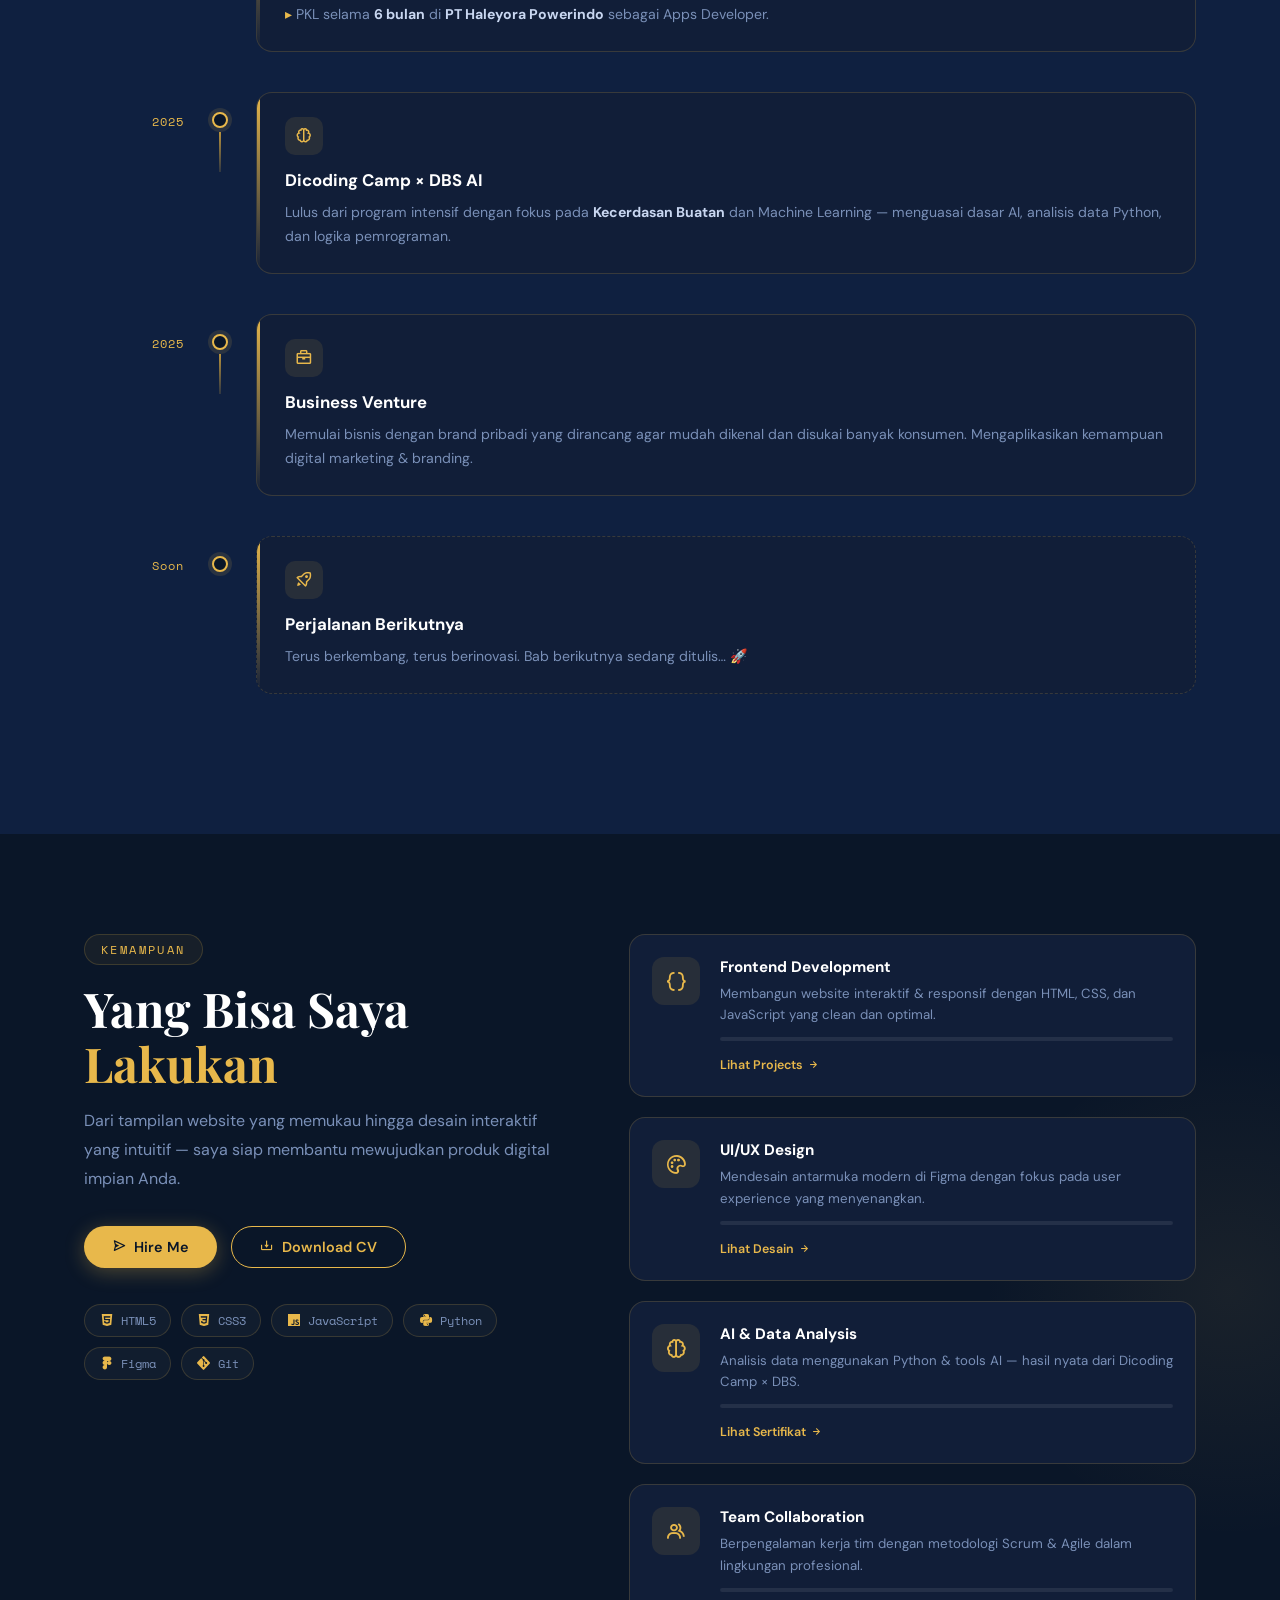
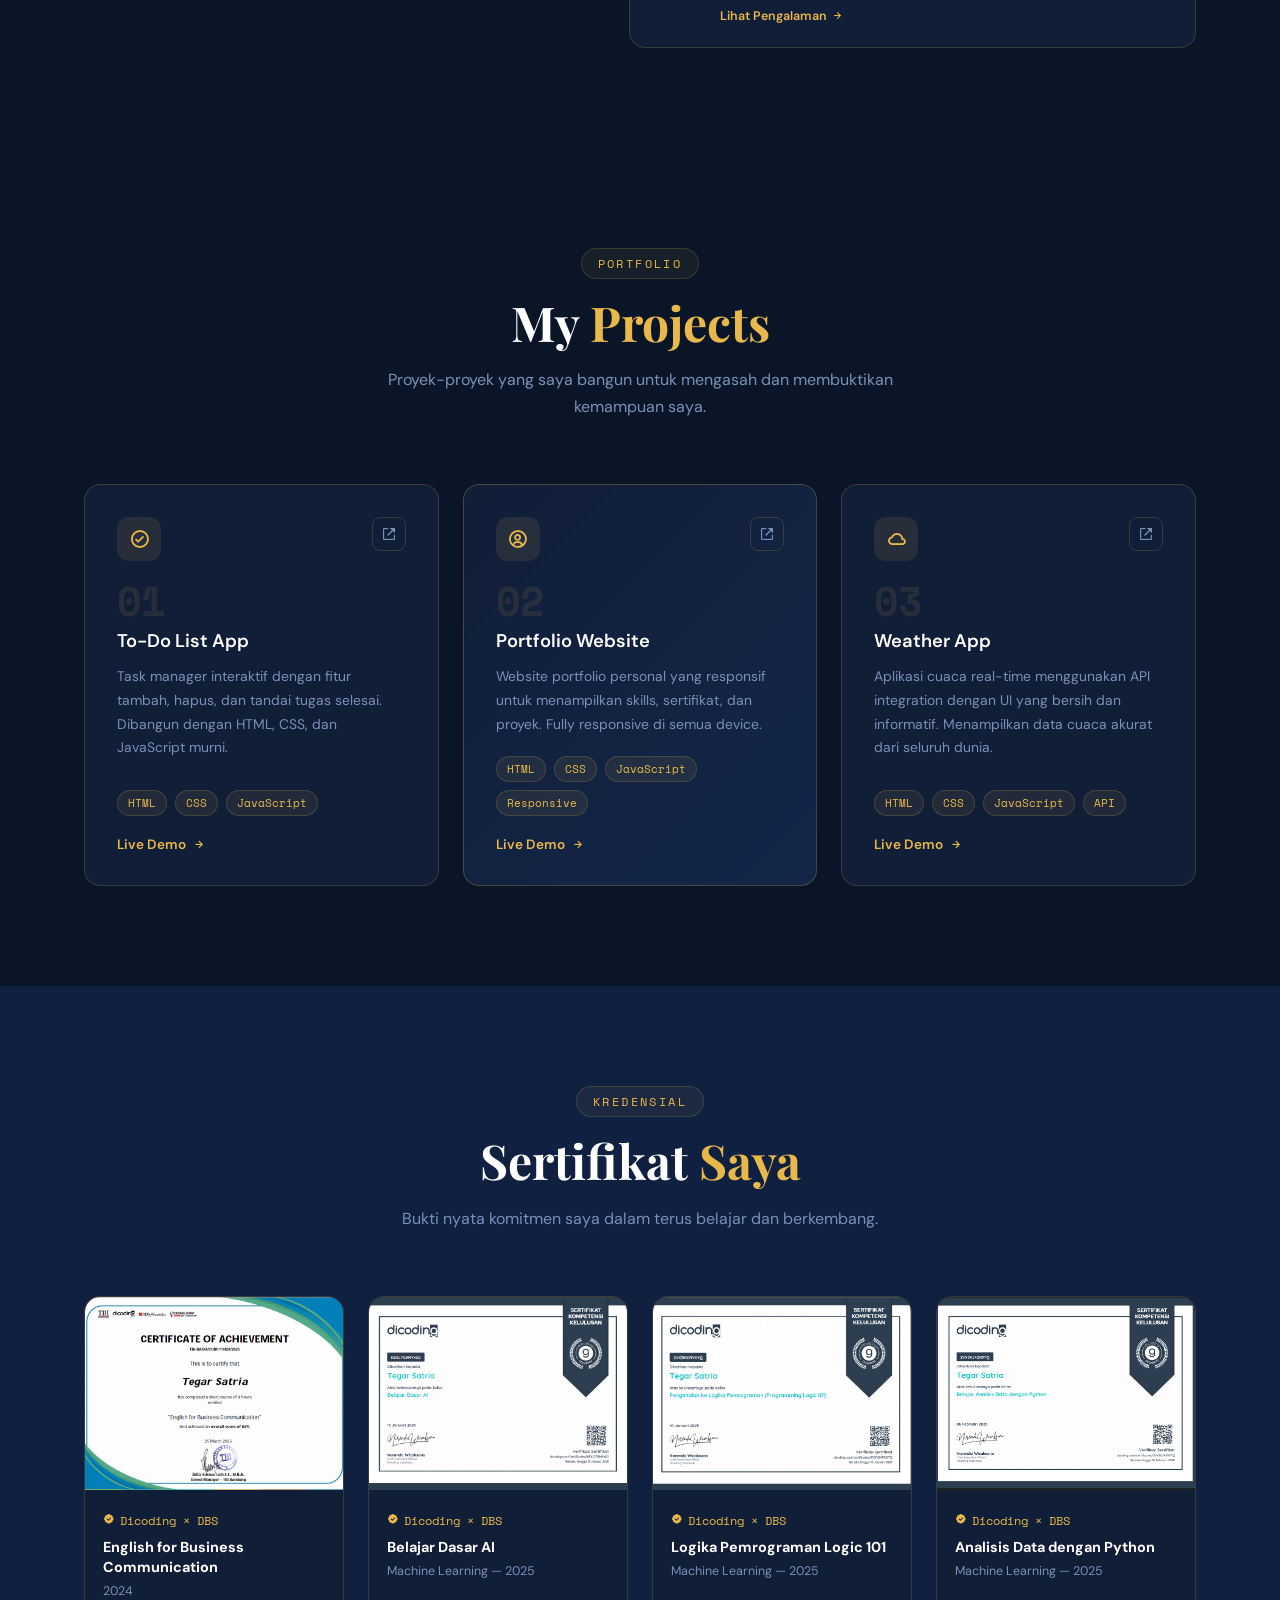
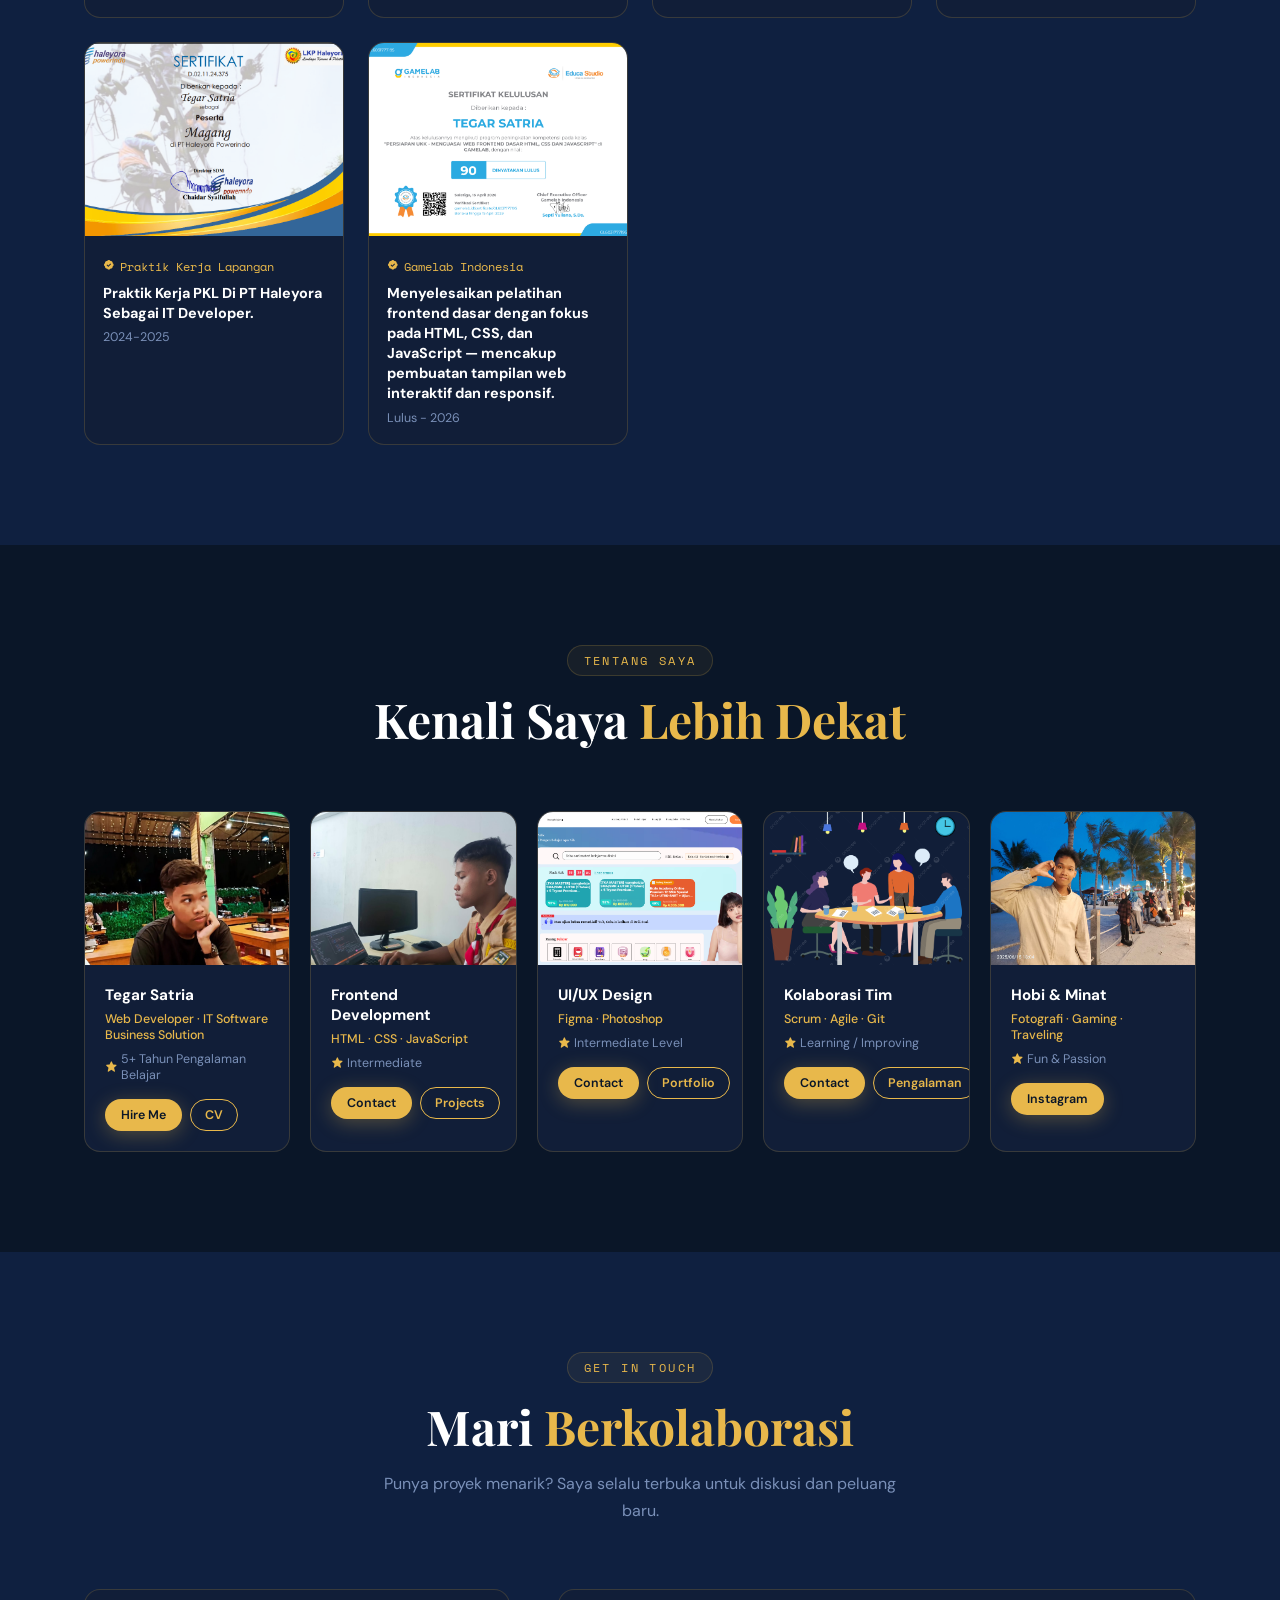
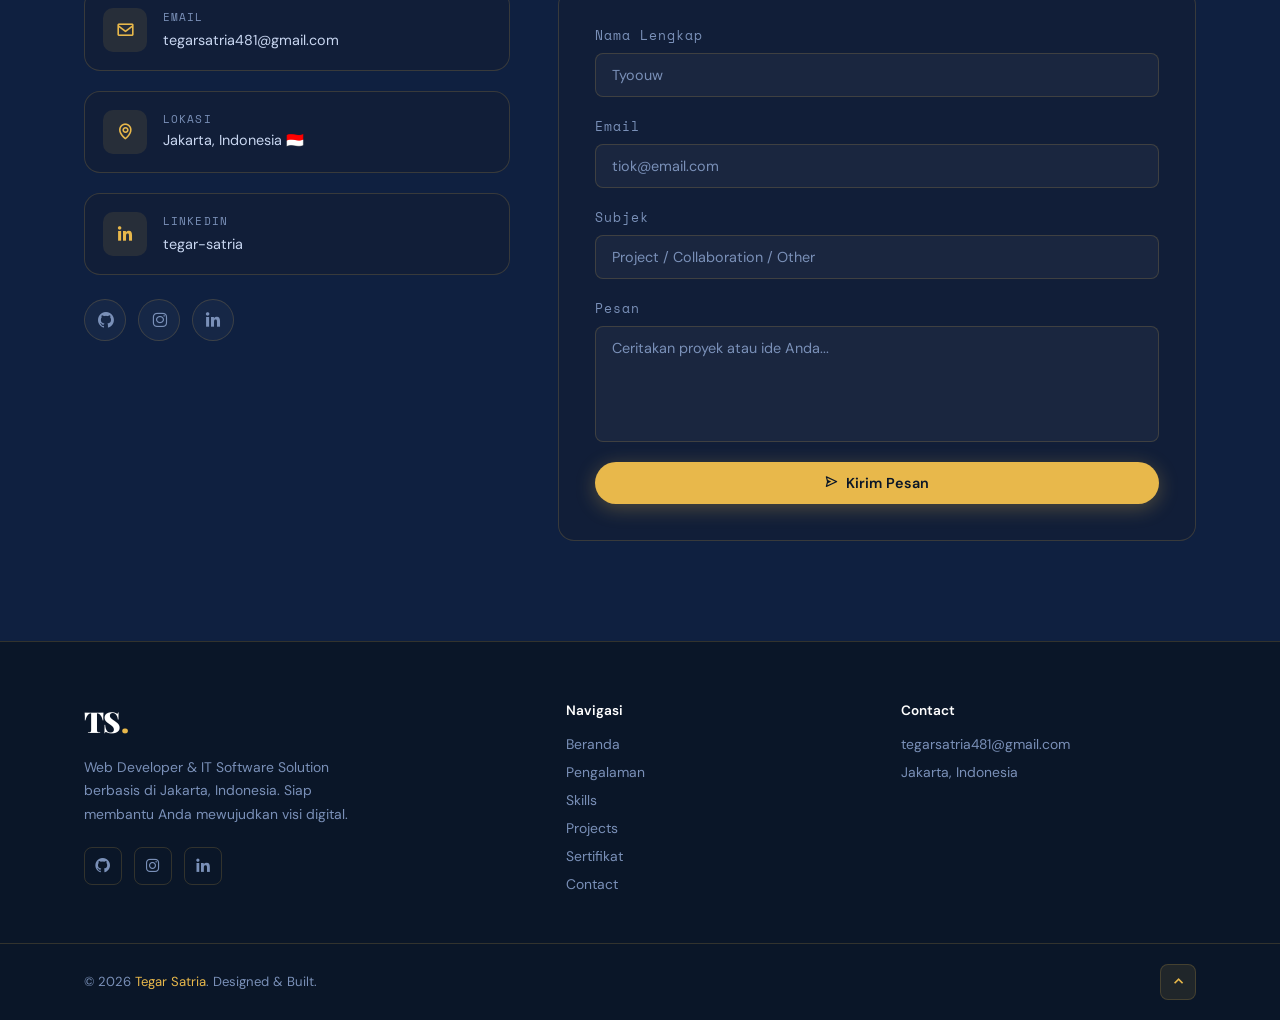
==== commit ecaa9d2d: "Revise text in timeline and contact form inputs Updated text content in the timeline and contact for" ====
--- a/index.html
+++ b/index.html
@@ -140,7 +140,7 @@
             <div class="tl-card">
               <div class="tl-icon"><i class='bx bx-book-open'></i></div>
               <h3>SMPN 112 Jakarta Utara</h3>
-              <p>Dipercaya menjadi <b>Ketua Ekstrakurikuler</b> selama tiga tahun, serta meraih juara dalam lomba bola voli tahun 2020. Membangun jiwa kepemimpinan sejak dini.</p>
+              <p>Dipercaya menjadi <b>Ketua Ekstrakurikuler</b> selama tiga tahun, Membangun jiwa kepemimpinan sejak dini.</p>
             </div>
           </div>
         </div>
@@ -582,11 +582,11 @@
         <form class="contact-form reveal" id="contactForm">
           <div class="form-group">
             <label for="name">Nama Lengkap</label>
-            <input type="text" id="name" placeholder="John Doe" required />
+            <input type="text" id="name" placeholder="Tyoouw" required />
           </div>
           <div class="form-group">
             <label for="email">Email</label>
-            <input type="email" id="email" placeholder="john@email.com" required />
+            <input type="email" id="email" placeholder="tiok@email.com" required />
           </div>
           <div class="form-group">
             <label for="subject">Subjek</label>
